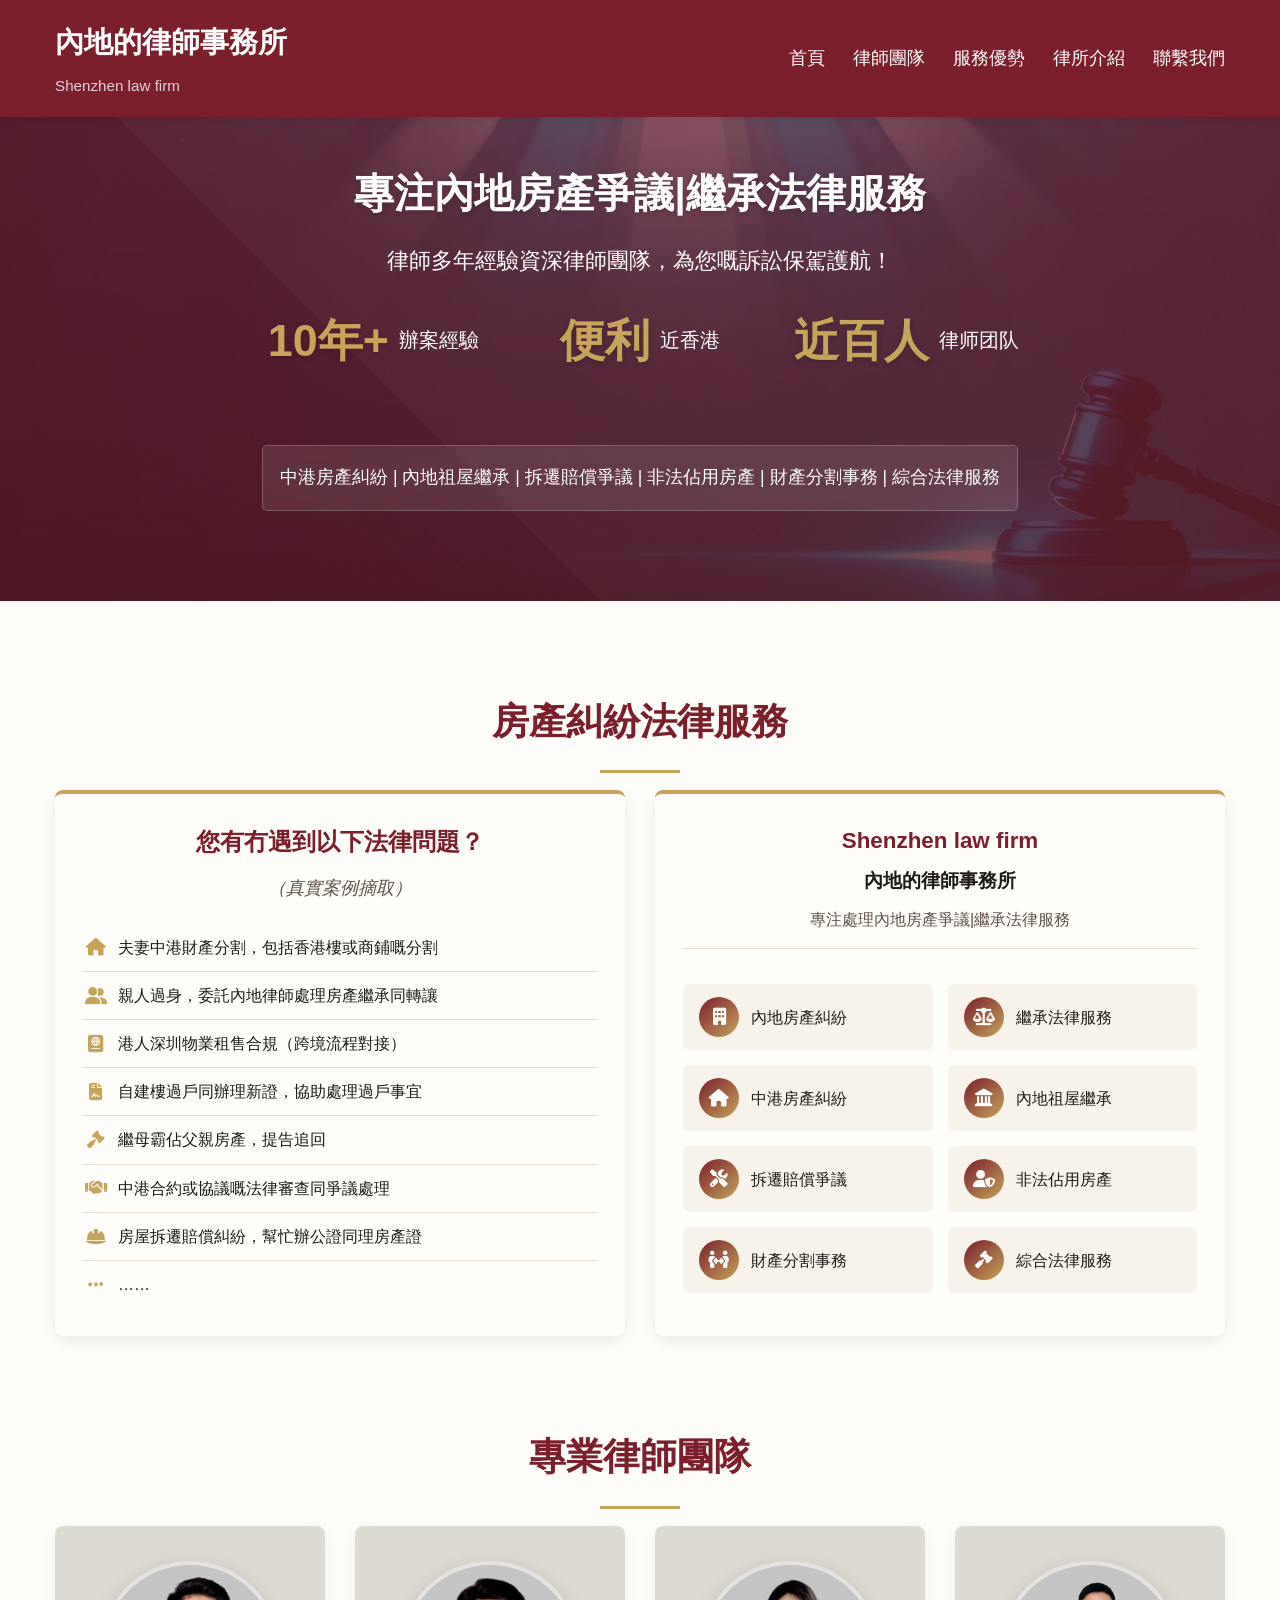
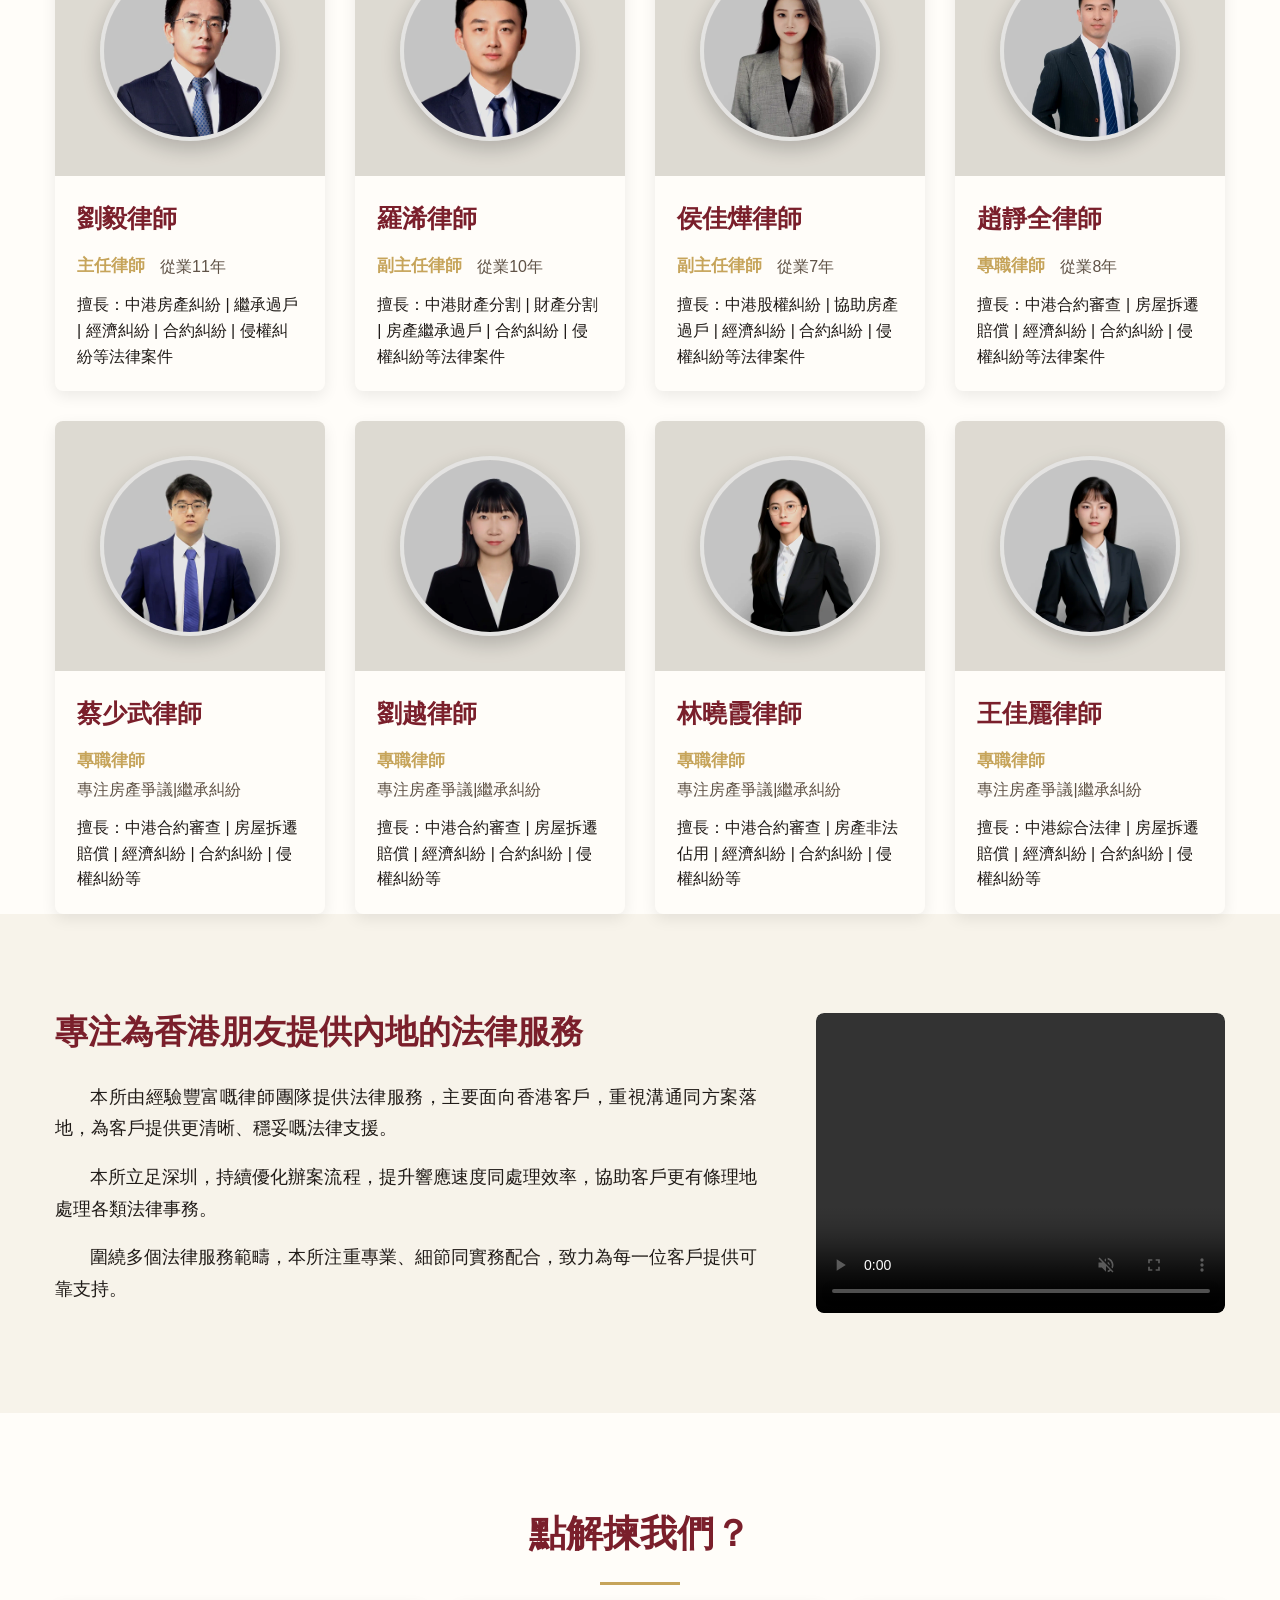
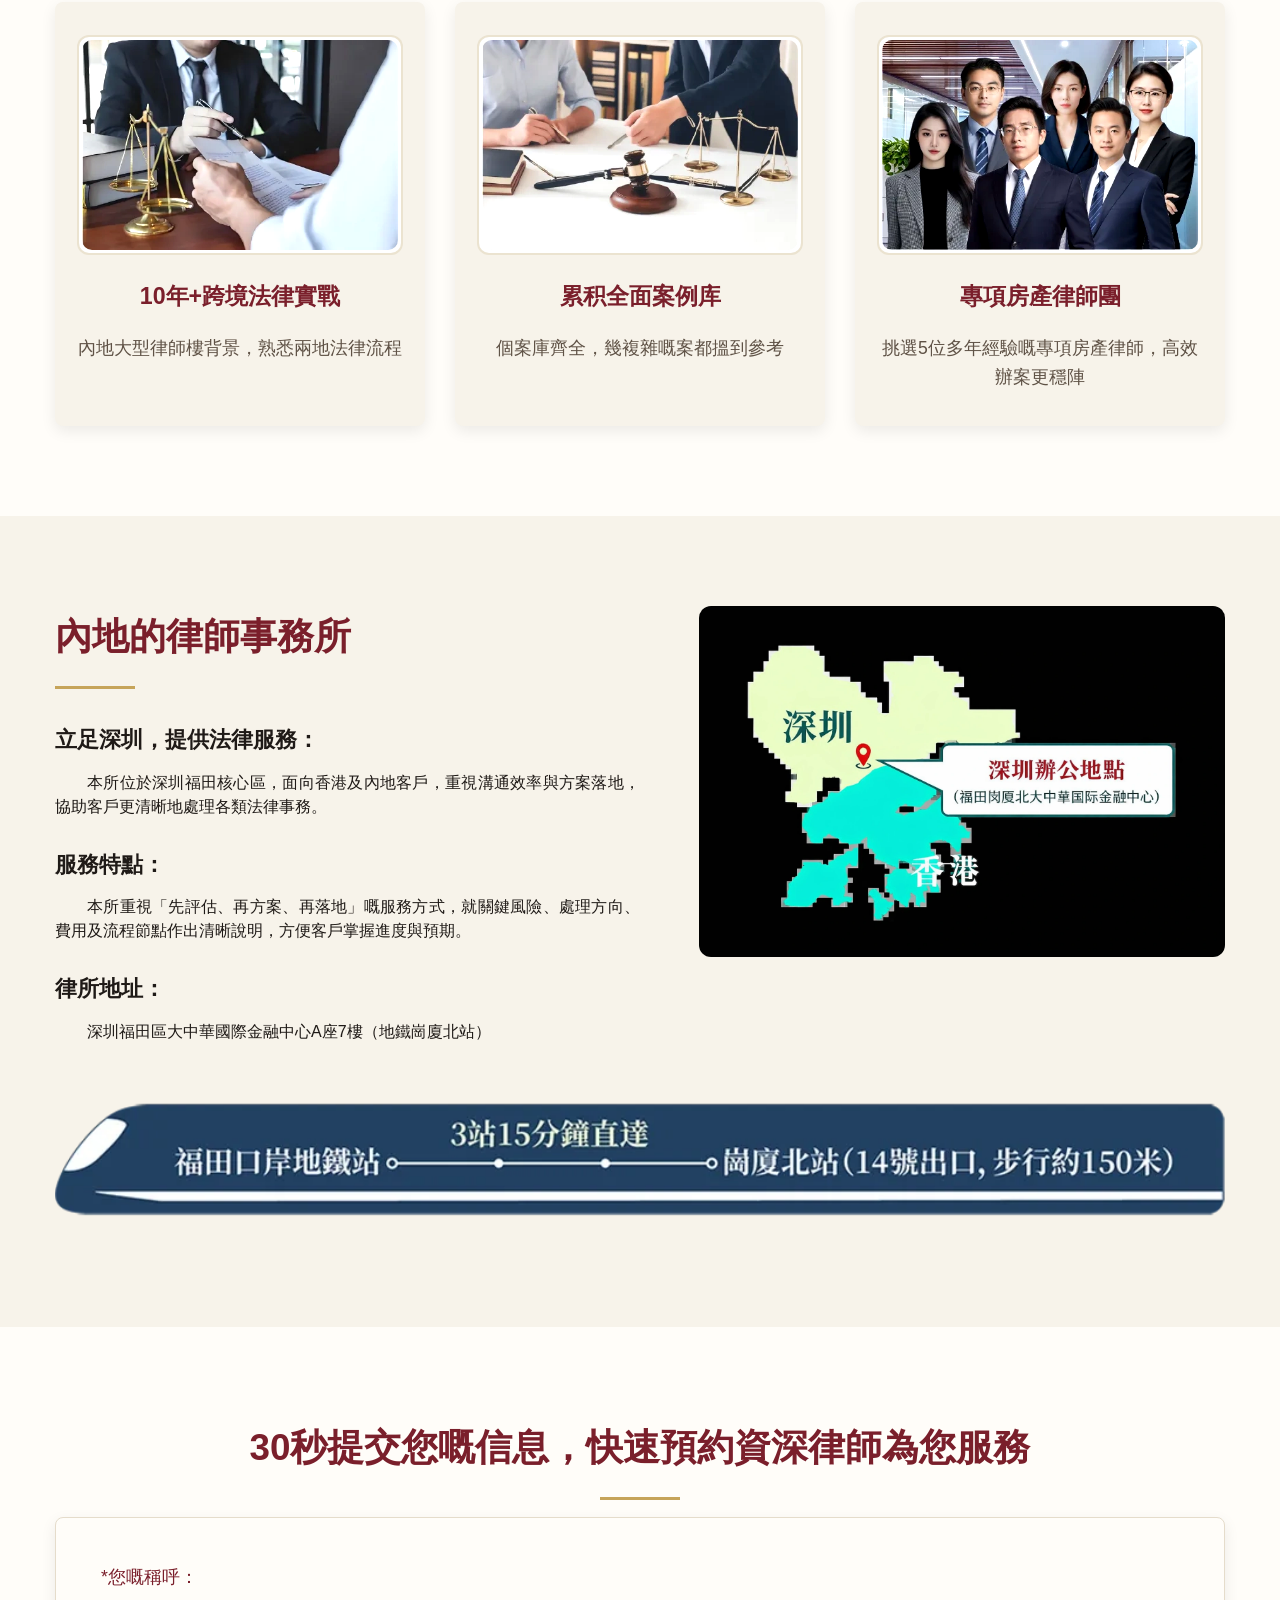
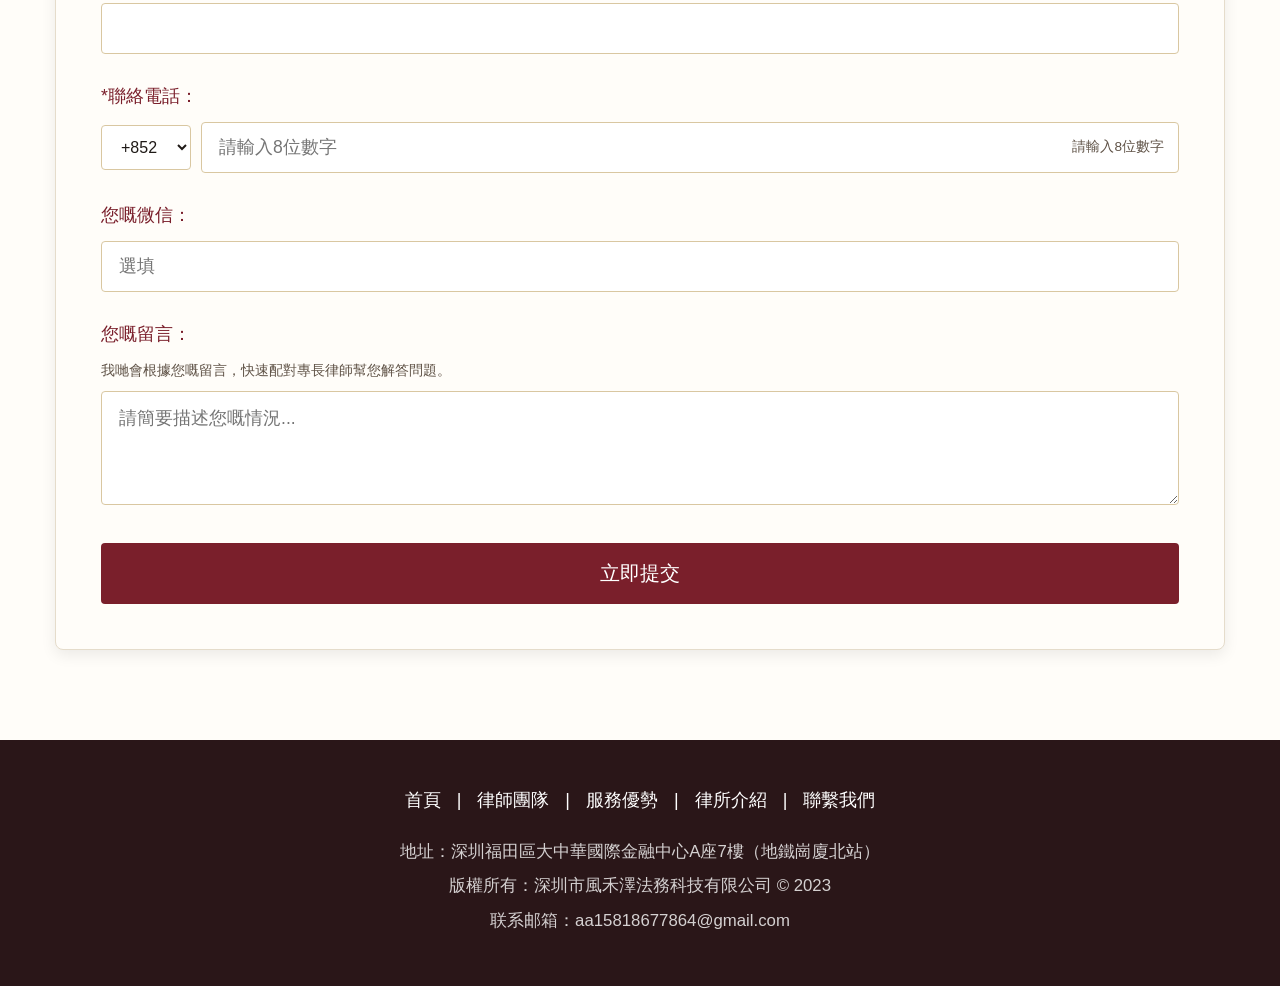
==== fangchan.html @ b061a453 "Add files via upload" ====
<!DOCTYPE html>
<html lang="zh-HK">

<head>
<!-- Google tag (gtag.js) -->
<script async src="https://www.googletagmanager.com/gtag/js?id=AW-17011265090"></script>
<script>
  window.dataLayer = window.dataLayer || [];
  function gtag(){dataLayer.push(arguments);}
  gtag('js', new Date());

  gtag('config', 'AW-17011265090');
</script>
    <meta charset="UTF-8">
    <meta name="viewport" content="width=device-width, initial-scale=1.0">
    <title>內地的律師事務所專注處理內地房產爭議|繼承法律服務</title>
    <link rel="stylesheet" href="style.css">
    <!-- Font Awesome 圖標庫 -->
    <link rel="stylesheet" href="all.min.css">
</head>
<!-- Event snippet for 提交潜在客户表单 (1) conversion page -->
<script>
  gtag('event', 'conversion', {
      'send_to': 'AW-17011265090/0X05CK20v4AcEMKcza8_',
      'value': 1.0,
      'currency': 'USD'
  });
</script>

<body>
    <!-- 導航欄 -->
    <header class="header">
        <div class="container">
            <div class="logo">
                <h1>內地的律師事務所</h1>
                <p>Shenzhen law firm</p>
            </div>
            <div class="menu-toggle" id="menuToggle">
                <span></span>
                <span></span>
                <span></span>
            </div>
            <nav class="nav" id="navMenu">
                <ul>
                    <li><a href="#home">首頁</a></li>
                    <li><a href="#team">律師團隊</a></li>
                    <li><a href="#why-choose">服務優勢</a></li>
                    <li><a href="#about-detail">律所介紹</a></li>
                    <li><a href="#contact">聯繫我們</a></li>
                </ul>
            </nav>
        </div>
    </header>

    <!-- 主橫幅 -->
    <section class="hero" id="home">
        <img src="img/fcbanner.webp">
        <div class="container">
            <div class="hero-content">
                <div class="hero-text">
                    <h2 class="fade-in">專注內地房產爭議|繼承法律服務</h2>
                    <p class="fade-in">律師多年經驗資深律師團隊，為您嘅訴訟保駕護航！</p>
                </div>
                <div class="hero-stats">
                    <div class="stat-item fade-in">
                        <h3>10年+</h3>
                        <p>辦案經驗</p>
                    </div>
                    <div class="stat-item fade-in">
                        <h3>便利</h3>
                        <p>近香港</p>
                    </div>
                    <div class="stat-item fade-in">
                        <h3>近百人</h3>
                        <p>律师团队</p>
                    </div>
                </div>
                <div class="hero-text">
                    <div class="expertise fade-in">
                        <p>中港房產糾紛 | 內地祖屋繼承 | 拆遷賠償爭議 | 非法佔用房產 | 財產分割事務 | 綜合法律服務</p>
                    </div>
                </div>
            </div>
        </div>
    </section>

    <!-- 房產糾紛專區 -->
    <section class="property-dispute-section">
        <div class="container">
            <h2 class="section-title fade-in">房產糾紛法律服務</h2>
            <div class="property-dispute-content">
                <div class="property-left fade-in">
                    <div class="property-card">
                        <h3>您有冇遇到以下法律問題？</h3>
                        <p class="subtitle">（真實案例摘取）</p>
                        <ul class="case-list">
                            <li><i class="fas fa-home"></i> 夫妻中港財產分割，包括香港樓或商鋪嘅分割</li>
                            <li><i class="fas fa-user-friends"></i> 親人過身，委託內地律師處理房產繼承同轉讓</li>
                            <li><i class="fas fa-passport"></i> 港人深圳物業租售合規（跨境流程對接）</li>
                            <li><i class="fas fa-file-contract"></i> 自建樓過戶同辦理新證，協助處理過戶事宜</li>
                            <li><i class="fas fa-gavel"></i> 繼母霸佔父親房產，提告追回</li>
                            <li><i class="fas fa-handshake"></i> 中港合約或協議嘅法律審查同爭議處理</li>
                            <li><i class="fas fa-hard-hat"></i> 房屋拆遷賠償糾紛，幫忙辦公證同理房產證</li>
                            <li><i class="fas fa-ellipsis-h"></i> ……</li>
                        </ul>
                    </div>
                </div>
                <div class="property-right fade-in">
                    <div class="property-card">
                        <div class="property-logo">
                            <h3>Shenzhen law firm</h3>
                            <h4>內地的律師事務所</h4>
                            <p>專注處理內地房產爭議|繼承法律服務</p>
                        </div>
                        <div class="service-grid">
                            <div class="service-item">
                                <div class="service-icon">
                                    <i class="fas fa-building"></i>
                                </div>
                                <div class="service-text">
                                    <span class="service-title">內地房產糾紛</span>
                                </div>
                            </div>
                            <div class="service-item">
                                <div class="service-icon">
                                    <i class="fas fa-balance-scale"></i>
                                </div>
                                <div class="service-text">
                                    <span class="service-title">繼承法律服務</span>
                                </div>
                            </div>
                            <div class="service-item">
                                <div class="service-icon">
                                    <i class="fas fa-home"></i>
                                </div>
                                <div class="service-text">
                                    <span class="service-title">中港房產糾紛</span>
                                </div>
                            </div>
                            <div class="service-item">
                                <div class="service-icon">
                                    <i class="fas fa-landmark"></i>
                                </div>
                                <div class="service-text">
                                    <span class="service-title">內地祖屋繼承</span>
                                </div>
                            </div>
                            <div class="service-item">
                                <div class="service-icon">
                                    <i class="fas fa-tools"></i>
                                </div>
                                <div class="service-text">
                                    <span class="service-title">拆遷賠償爭議</span>
                                </div>
                            </div>
                            <div class="service-item">
                                <div class="service-icon">
                                    <i class="fas fa-user-shield"></i>
                                </div>
                                <div class="service-text">
                                    <span class="service-title">非法佔用房產</span>
                                </div>
                            </div>
                            <div class="service-item">
                                <div class="service-icon">
                                    <i class="fas fa-people-arrows"></i>
                                </div>
                                <div class="service-text">
                                    <span class="service-title">財產分割事務</span>
                                </div>
                            </div>
                            <div class="service-item">
                                <div class="service-icon">
                                    <i class="fas fa-gavel"></i>
                                </div>
                                <div class="service-text">
                                    <span class="service-title">綜合法律服務</span>
                                </div>
                            </div>
                        </div>
                    </div>
                </div>
            </div>
        </div>
    </section>

    <!-- 律師團隊 -->
    <section class="team-section" id="team">
        <div class="container">
            <h2 class="section-title fade-in">專業律師團隊</h2>
            <div class="team-grid">
                <!-- 律師卡片1 -->
                <div class="lawyer-card fade-in">
                    <div class="lawyer-img">
                        <div class="img-container">
                            <img src="img/1.webp" alt="劉毅律師"
                                onerror="this.src='data:image/svg+xml;utf8,<svg xmlns=%22http://www.w3.org/2000/svg%22 width=%22180%22 height=%22180%22><rect width=%22180%22 height=%22180%22 fill=%22%23f0f0f0%22/><text x=%2290%22 y=%22100%22 font-family=%22Arial%22 font-size=%2218%22 text-anchor=%22middle%22 fill=%22%2366%22>劉毅律師</text></svg>'">
                        </div>
                    </div>
                    <div class="lawyer-info">
                        <h3>劉毅律師</h3>
                        <div class="lawyer-title-row">
                            <p class="position">主任律師</p>
                            <p class="experience">從業11年</p>
                        </div>
                        <p class="specialty">擅長：中港房產糾紛 | 繼承過戶 | 經濟糾紛 | 合約糾紛 | 侵權糾紛等法律案件</p>
                    </div>
                </div>

                <!-- 律師卡片2 -->
                <div class="lawyer-card fade-in">
                    <div class="lawyer-img">
                        <div class="img-container">
                            <img src="img/2.webp" alt="羅浠律師"
                                onerror="this.src='data:image/svg+xml;utf8,<svg xmlns=%22http://www.w3.org/2000/svg%22 width=%22180%22 height=%22180%22><rect width=%22180%22 height=%22180%22 fill=%22%23f0f0f0%22/><text x=%2290%22 y=%22100%22 font-family=%22Arial%22 font-size=%2218%22 text-anchor=%22middle%22 fill=%22%2366%22>羅浠律師</text></svg>'">
                        </div>
                    </div>
                    <div class="lawyer-info">
                        <h3>羅浠律師</h3>
                        <div class="lawyer-title-row">
                            <p class="position">副主任律師</p>
                            <p class="experience">從業10年</p>
                        </div>
                        <p class="specialty">擅長：中港財產分割 | 財產分割 | 房產繼承過戶 | 合約糾紛 | 侵權糾紛等法律案件</p>
                    </div>
                </div>

                <!-- 律師卡片3 -->
                <div class="lawyer-card fade-in">
                    <div class="lawyer-img">
                        <div class="img-container">
                            <img src="img/3.webp" alt="侯佳燁律師"
                                onerror="this.src='data:image/svg+xml;utf8,<svg xmlns=%22http://www.w3.org/2000/svg%22 width=%22180%22 height=%22180%22><rect width=%22180%22 height=%22180%22 fill=%22%23f0f0f0%22/><text x=%2290%22 y=%22100%22 font-family=%22Arial%22 font-size=%2218%22 text-anchor=%22middle%22 fill=%22%2366%22>侯佳燁律師</text></svg>'">
                        </div>
                    </div>
                    <div class="lawyer-info">
                        <h3>侯佳燁律師</h3>
                        <div class="lawyer-title-row">
                            <p class="position">副主任律師</p>
                            <p class="experience">從業7年</p>
                        </div>
                        <p class="specialty">擅長：中港股權糾紛 | 協助房產過戶 | 經濟糾紛 | 合約糾紛 | 侵權糾紛等法律案件</p>
                    </div>
                </div>

                <!-- 律師卡片4 -->
                <div class="lawyer-card fade-in">
                    <div class="lawyer-img">
                        <div class="img-container">
                            <img src="img/4.webp" alt="趙靜全律師"
                                onerror="this.src='data:image/svg+xml;utf8,<svg xmlns=%22http://www.w3.org/2000/svg%22 width=%22180%22 height=%22180%22><rect width=%22180%22 height=%22180%22 fill=%22%23f0f0f0%22/><text x=%2290%22 y=%22100%22 font-family=%22Arial%22 font-size=%2218%22 text-anchor=%22middle%22 fill=%22%2366%22>趙靜全律師</text></svg>'">
                        </div>
                    </div>
                    <div class="lawyer-info">
                        <h3>趙靜全律師</h3>
                        <div class="lawyer-title-row">
                            <p class="position">專職律師</p>
                            <p class="experience">從業8年</p>
                        </div>
                        <p class="specialty">擅長：中港合約審查 | 房屋拆遷賠償 | 經濟糾紛 | 合約糾紛 | 侵權糾紛等法律案件</p>
                    </div>
                </div>

                <!-- 律師卡片5 -->
                <div class="lawyer-card fade-in">
                    <div class="lawyer-img">
                        <div class="img-container">
                            <img src="img/5.webp" alt="蔡少武律師"
                                onerror="this.src='data:image/svg+xml;utf8,<svg xmlns=%22http://www.w3.org/2000/svg%22 width=%22180%22 height=%22180%22><rect width=%22180%22 height=%22180%22 fill=%22%23f0f0f0%22/><text x=%2290%22 y=%22100%22 font-family=%22Arial%22 font-size=%2218%22 text-anchor=%22middle%22 fill=%22%2366%22>蔡少武律師</text></svg>'">
                        </div>
                    </div>
                    <div class="lawyer-info">
                        <h3>蔡少武律師</h3>
                        <div class="lawyer-title-row">
                            <p class="position">專職律師</p>
                            <p class="experience">專注房產爭議|繼承糾紛</p>
                        </div>
                        <p class="specialty">擅長：中港合約審查 | 房屋拆遷賠償 | 經濟糾紛 | 合約糾紛 | 侵權糾紛等</p>
                    </div>
                </div>

                <!-- 律師卡片6 -->
                <div class="lawyer-card fade-in">
                    <div class="lawyer-img">
                        <div class="img-container">
                            <img src="img/6.webp" alt="劉越律師"
                                onerror="this.src='data:image/svg+xml;utf8,<svg xmlns=%22http://www.w3.org/2000/svg%22 width=%22180%22 height=%22180%22><rect width=%22180%22 height=%22180%22 fill=%22%23f0f0f0%22/><text x=%2290%22 y=%22100%22 font-family=%22Arial%22 font-size=%2218%22 text-anchor=%22middle%22 fill=%22%2366%22>劉越律師</text></svg>'">
                        </div>
                    </div>
                    <div class="lawyer-info">
                        <h3>劉越律師</h3>
                        <div class="lawyer-title-row">
                            <p class="position">專職律師</p>
                            <p class="experience">專注房產爭議|繼承糾紛</p>
                        </div>
                        <p class="specialty">擅長：中港合約審查 | 房屋拆遷賠償 | 經濟糾紛 | 合約糾紛 | 侵權糾紛等</p>
                    </div>
                </div>

                <!-- 律師卡片7 -->
                <div class="lawyer-card fade-in">
                    <div class="lawyer-img">
                        <div class="img-container">
                            <img src="img/7.webp" alt="林曉霞律師"
                                onerror="this.src='data:image/svg+xml;utf8,<svg xmlns=%22http://www.w3.org/2000/svg%22 width=%22180%22 height=%22180%22><rect width=%22180%22 height=%22180%22 fill=%22%23f0f0f0%22/><text x=%2290%22 y=%22100%22 font-family=%22Arial%22 font-size=%2218%22 text-anchor=%22middle%22 fill=%22%2366%22>林曉霞律師</text></svg>'">
                        </div>
                    </div>
                    <div class="lawyer-info">
                        <h3>林曉霞律師</h3>
                        <div class="lawyer-title-row">
                            <p class="position">專職律師</p>
                            <p class="experience">專注房產爭議|繼承糾紛</p>
                        </div>
                        <p class="specialty">擅長：中港合約審查 | 房產非法佔用 | 經濟糾紛 | 合約糾紛 | 侵權糾紛等</p>
                    </div>
                </div>

                <!-- 律師卡片8 -->
                <div class="lawyer-card fade-in">
                    <div class="lawyer-img">
                        <div class="img-container">
                            <img src="img/8.webp" alt="王佳麗律師"
                                onerror="this.src='data:image/svg+xml;utf8,<svg xmlns=%22http://www.w3.org/2000/svg%22 width=%22180%22 height=%22180%22><rect width=%22180%22 height=%22180%22 fill=%22%23f0f0f0%22/><text x=%2290%22 y=%22100%22 font-family=%22Arial%22 font-size=%2218%22 text-anchor=%22middle%22 fill=%22%2366%22>王佳麗律師</text></svg>'">
                        </div>
                    </div>
                    <div class="lawyer-info">
                        <h3>王佳麗律師</h3>
                        <div class="lawyer-title-row">
                            <p class="position">專職律師</p>
                            <p class="experience">專注房產爭議|繼承糾紛</p>
                        </div>
                        <p class="specialty">擅長：中港綜合法律 | 房屋拆遷賠償 | 經濟糾紛 | 合約糾紛 | 侵權糾紛等</p>
                    </div>
                </div>
            </div>
        </div>
    </section>

    <!-- 律師事務所簡介 -->
    <section class="about-section">
        <div class="container">
            <div class="about-content">
                <div class="about-text slide-in-left">
                    <h2>專注為香港朋友提供內地的法律服務</h2>
                    <p>本所由經驗豐富嘅律師團隊提供法律服務，主要面向香港客戶，重視溝通同方案落地，為客戶提供更清晰、穩妥嘅法律支援。</p>
                    <p>本所立足深圳，持續優化辦案流程，提升響應速度同處理效率，協助客戶更有條理地處理各類法律事務。</p>
                    <p>圍繞多個法律服務範疇，本所注重專業、細節同實務配合，致力為每一位客戶提供可靠支持。</p>
                </div>
                <div class="about-img slide-in-right">
                    <video controls autoplay muted loop playsinline webkit-playsinline class="about-video">
                        <source src="video/lvsuo.mp4" type="video/mp4">
                    </video>
                </div>
            </div>
        </div>
    </section>

    <!-- 點解選擇我哋 -->
    <section class="why-choose-section" id="why-choose">
        <div class="container">
            <h2 class="section-title fade-in">點解揀我們？</h2>
            <div class="why-choose-content">
                <div class="why-choose-item fade-in">
                    <div class="why-choose-icon">
                        <img src="img/fw1.webp" alt="多年跨境法律實戰" class="why-choose-img">
                    </div>
                    <div class="why-choose-text">
                        <h3>10年+跨境法律實戰</h3>
                        <p>內地大型律師樓背景，熟悉兩地法律流程</p>
                    </div>
                </div>
                <div class="why-choose-item fade-in">
                    <div class="why-choose-icon">
                        <img src="img/fw2.webp" alt="香港個案3000+" class="why-choose-img">
                    </div>
                    <div class="why-choose-text">
                        <h3>累积全面案例库</h3>
                        <p>個案庫齊全，幾複雜嘅案都搵到參考</p>
                    </div>
                </div>
                <div class="why-choose-item fade-in">
                    <div class="why-choose-icon">
                        <img src="img/fw3.webp" alt="專項房產律師團" class="why-choose-img">
                    </div>
                    <div class="why-choose-text">
                        <h3>專項房產律師團</h3>
                        <p>挑選5位多年經驗嘅專項房產律師，高效辦案更穩陣</p>
                    </div>
                </div>
            </div>
        </div>
    </section>

    <!-- 律師事務所詳細介紹 -->
    <section class="about-detail-section" id="about-detail">
        <div class="container">
            <div class="about-detail-content">
                <div class="about-detail-text slide-in-left">
                    <h2>內地的律師事務所</h2>
                    <div class="about-detail-item">
                        <h3>立足深圳，提供法律服務：</h3>
                        <p>本所位於深圳福田核心區，面向香港及內地客戶，重視溝通效率與方案落地，協助客戶更清晰地處理各類法律事務。
                        </p>
                    </div>
                    <div class="about-detail-item">
                        <h3>服務特點：</h3>
                        <p>本所重視「先評估、再方案、再落地」嘅服務方式，就關鍵風險、處理方向、費用及流程節點作出清晰說明，方便客戶掌握進度與預期。</p>
                    </div>
                    <div class="about-detail-item">
                        <h3>律所地址：</h3>
                        <p>深圳福田區大中華國際金融中心A座7樓（地鐵崗廈北站）</p>
                    </div>
                </div>
                <div class="about-detail-img slide-in-right">
                    <img src="img/lxwm1.webp" alt="" class="honor-img">
                    <!--
                    <div class="about-detail-item">
                        <h3>律所地址：</h3>
                        <p>深圳福田區大中華國際金融中心A座7樓（地鐵崗廈北站）</p>
                    </div>
                    -->
                </div>
            </div>
            <img src="img/lxwm2.webp" alt="" class="honor-img-bottom">
        </div>
    </section>

    <!-- 聯繫表單 -->
    <section class="contact-section" id="contact">
        <div class="container">
            <h2 class="section-title fade-in">30秒提交您嘅信息，快速預約資深律師為您服務</h2>
            <!--<p class="form-notice fade-in">僅辦涉及香港&內地嘅案件（純香港本地案件不受理）</p>-->
            <form class="contact-form fade-in" id="contactForm" name='feedback' method='post'
                enctype='multipart/form-data' action='e/enews/index.php'>
                <!-- 添加隐藏字段 -->
                <input name='enews' type='hidden' value='AddFeedback'>
                <input name='bid' type='hidden' value='3'>
                <input type="hidden" id="page_url" name="page_url" value="">
                <div class="form-group">
                    <label for="name">*您嘅稱呼：</label>
                    <input type="text" id="name" name="name" required>
                </div>
                <div class="form-group">
                    <label for="phone">*聯絡電話：</label>
                    <div class="phone-input-group">
                        <select id="areaCode" name="quhao" class="area-code-select">
                            <option value="+852">+852</option>
                            <option value="+86">+86</option>
                        </select>
                        <input type="tel" id="phone" name="mycall" required placeholder="請輸入電話號碼">
                        <span class="phone-hint" id="phoneHint">請輸入8位數字</span>
                    </div>
                </div>
                <div class="form-group">
                    <label for="wechat">您嘅微信：</label>
                    <input type="text" id="wechat" name="weixin" placeholder="選填">
                </div>
                <!--
                <div class="form-group">
                    <label>*諮詢事項：</label>
                    <div class="checkbox-group">
                        <div class="checkbox-item">
                            <input type="radio" id="property-hk" name="zxsx1" value="中港房產糾紛（含內地房產分割／宅基地爭議／商舖糾紛等）"
                                checked>
                            <label for="property-hk">中港房產糾紛（含內地房產分割／宅基地爭議／商舖糾紛等）</label>
                        </div>
                        <div class="checkbox-item">
                            <input type="radio" id="property-inherit" name="zxsx1"
                                value="內地房產繼承與轉讓（祖屋繼承／房產過戶／委託內地房產事務）">
                            <label for="property-inherit">內地房產繼承與轉讓（祖屋繼承／房產過戶／委託內地房產事務）</label>
                        </div>
                        <div class="checkbox-item">
                            <input type="radio" id="demolition" name="zxsx1" value="拆遷賠償與公證服務（房屋拆遷賠償／房產證公證等）">
                            <label for="demolition">拆遷賠償與公證服務（房屋拆遷賠償／房產證公證等）</label>
                        </div>
                        <div class="checkbox-item">
                            <input type="radio" id="comprehensive" name="zxsx1" value="綜合法律服務（內地財產分割／合約審查等中港法律事務）">
                            <label for="comprehensive">綜合法律服務（內地財產分割／合約審查等中港法律事務）</label>
                        </div>
                    </div>
                </div>
                 -->
                <div class="form-group">
                    <label for="message">您嘅留言：</label>
                    <p class="message-notice">我哋會根據您嘅留言，快速配對專長律師幫您解答問題。</p>
                    <textarea id="message" name="khly" placeholder="請簡要描述您嘅情況..." rows="4"></textarea>
                </div>
                <button type="submit" name='submit' class="submit-btn">立即提交</button>
            </form>
        </div>
    </section>

    <!-- 成功提交弹窗 -->
    <div class="success-modal" id="successModal">
        <div class="modal-content">
            <div class="modal-icon">✓</div>
            <h3>提交成功！</h3>
            <p>您已成功提交，稍後我哋會撥打您嘅電話，請留意陌生來電，唔好拒接。</p>
            <button class="modal-close-btn" id="modalCloseBtn">確定</button>
        </div>
    </div>

    <!-- 頁腳 -->
    <footer class="footer">
        <div class="container">
            <div class="footer-content">
                <div class="footer-links">
                    <a href="#home">首頁</a> |
                    <a href="#team">律師團隊</a> |
                    <a href="#why-choose">服務優勢</a> |
                    <a href="#about-detail">律所介紹</a> |
                    <a href="#contact">聯繫我們</a>
                </div>
                <div class="footer-info">
                    <p>地址：深圳福田區大中華國際金融中心A座7樓（地鐵崗廈北站）</p>
                    <p>版權所有：深圳市風禾澤法務科技有限公司 © 2023</p>
                    <p>联系邮箱：aa15818677864@gmail.com</p>
                </div>
            </div>
        </div>
    </footer>

    <!-- 聯繫我們按鈕 -->
    <div class="contact-us-btn" id="contactUsBtn">
        <i class="fas fa-phone-alt"></i>
    </div>

    <script src="script.js"></script>
</body>

</html>
---- style.css ----
/* 全局样式 - 红金主题重构版 */
* {
    margin: 0;
    padding: 0;
    box-sizing: border-box;
    font-family: "Microsoft JhengHeui", "PingFang TC", sans-serif;
}

:root {
    /* 主色调 - 深酒红/暗红系 */
    --primary-color: #7A1F2B;        /* 深酒红 - 主色 */
    --primary-dark: #5E1620;          /* 更深红 - 用于背景或hover */
    --primary-hover: #922635;          /* 主色悬停加深 */
    --primary-color-rgb: 122, 31, 43;  /* RGB值用于透明效果 */

    /* 金色系 - 低饱和哑光金 */
    --accent-color: #C6A45A;           /* 辅助金 - 主强调色 */
    --accent-light: #E3D2A2;           /* 浅金 - 用于渐变或高亮 */
    --gold-dark: #A88434;               /* 深金/描边金 */
    --accent-color-rgb: 198, 164, 90;   /* RGB值用于透明效果 */

    /* 背景与表面 */
    --bg-body: #F7F3EA;                 /* 主背景 - 暖米白 */
    --surface: #FFFDF9;                  /* 卡片/表单背景 - 暖白 */
    --footer-bg: #2A1618;                /* 页脚深色背景 - 红棕调 */

    /* 文字层级 */
    --text-primary: #1F1A17;             /* 深色主文字 */
    --text-secondary: #5F5246;            /* 次级文字/说明文字 */
    --light-text: #5F5246;                /* 兼容旧变量名，指向次级文字 */
    --white: #ffffff;

    /* 边框与分割线 */
    --border-color: #D9C7A1;              /* 主边框色 - 浅金灰 */
    --border-light: #e5dccb;              /* 更浅的边框，用于卡片内部分割 */

    /* 阴影与过渡 */
    --shadow: 0 5px 15px rgba(0, 0, 0, 0.08);
    --transition: all 0.3s ease;

    /* 保留变量名兼容原代码，但值已更新 */
    --primary-dark: var(--primary-dark);
    --accent-light: var(--accent-light);
    --gold-color: var(--gold-dark);
    --light-bg: var(--bg-body);
    --text-color: var(--text-primary);
}

body {
    line-height: 1.7;
    color: var(--text-primary);
    background-color: var(--bg-body);
    overflow-x: hidden;
    font-size: 18px;
    opacity: 0;
    transition: opacity 0.5s ease;
}

body.loaded {
    opacity: 1;
}

.container {
    width: 100%;
    max-width: 1200px;
    margin: 0 auto;
    padding: 0 15px;
}

/* 滚动动画 - 缩短动画时间 */
.fade-in {
    opacity: 0;
    transform: translateY(20px);
    transition: opacity 0.5s ease, transform 0.5s ease;
}

.fade-in.visible {
    opacity: 1;
    transform: translateY(0);
}

.slide-in-left {
    opacity: 0;
    transform: translateX(-30px);
    transition: opacity 0.5s ease, transform 0.5s ease;
}

.slide-in-left.visible {
    opacity: 1;
    transform: translateX(0);
}

.slide-in-right {
    opacity: 0;
    transform: translateX(30px);
    transition: opacity 0.5s ease, transform 0.5s ease;
}

.slide-in-right.visible {
    opacity: 1;
    transform: translateX(0);
}

/* 房产纠纷专区 */
.property-dispute-section {
    padding: 90px 0;
    background-color: var(--surface);
}

.property-dispute-content {
    display: flex;
    justify-content: space-between;
    gap: 30px;
    align-items: stretch;
}

.property-left,
.property-right {
    flex: 1;
}

.property-card {
    background: var(--surface);
    border-radius: 8px;
    padding: 28px;
    box-shadow: var(--shadow);
    height: 100%;
    transition: var(--transition);
    border-top: 4px solid var(--accent-color);
    display: flex;
    flex-direction: column;
}

.property-card:hover {
    transform: translateY(-5px);
    box-shadow: 0 10px 25px rgba(0, 0, 0, 0.12);
}

.property-card h3 {
    font-size: 1.5rem;
    margin-bottom: 10px;
    color: var(--primary-color);
    text-align: center;
}

.subtitle {
    text-align: center;
    color: var(--text-secondary);
    margin-bottom: 20px;
    font-style: italic;
}

.case-list {
    list-style: none;
    flex-grow: 1;
}

.case-list li {
    padding: 10px 0;
    border-bottom: 1px solid var(--border-light);
    position: relative;
    padding-left: 35px;
    font-size: 1.0rem;
    transition: var(--transition);
    display: flex;
    align-items: center;
    color: var(--text-primary);
}

.case-list li:last-child {
    border-bottom: none;
}

.case-list li:hover {
    color: var(--accent-color);
    transform: translateX(5px);
}

.case-list li i {
    position: absolute;
    left: 0;
    color: var(--accent-color);
    font-size: 1.1rem;
    width: 25px;
    text-align: center;
}

.property-logo {
    text-align: center;
    margin-bottom: 25px;
    padding-bottom: 15px;
    border-bottom: 1px solid var(--border-light);
}

.property-logo h3 {
    font-size: 1.4rem;
    margin-bottom: 5px;
    color: var(--primary-color);
}

.property-logo h4 {
    font-size: 1.2rem;
    margin-bottom: 8px;
    color: var(--primary-dark);
}

.property-logo p {
    color: var(--text-secondary);
    font-size: 1.0rem;
}

/* 服务网格布局 - 图标在左，文字在右 */
.service-grid {
    display: grid;
    grid-template-columns: repeat(2, 1fr);
    gap: 15px;
    margin-top: 10px;
}

.service-item {
    display: flex;
    align-items: center;
    padding: 12px 15px;
    background: var(--bg-body);
    border-radius: 6px;
    transition: var(--transition);
    cursor: pointer;
    border: 1px solid transparent;
}

.service-item:hover {
    background: var(--surface);
    transform: translateY(-3px);
    box-shadow: var(--shadow);
    border-color: var(--accent-color);
}

.service-icon {
    width: 40px;
    height: 40px;
    background: linear-gradient(135deg, var(--primary-color), var(--accent-color));
    border-radius: 50%;
    display: flex;
    align-items: center;
    justify-content: center;
    color: var(--white);
    font-size: 1.1rem;
    transition: var(--transition);
    flex-shrink: 0;
    margin-right: 12px;
}

.service-item:hover .service-icon {
    transform: scale(1.05);
    background: linear-gradient(135deg, var(--accent-color), var(--primary-color));
}

.service-text {
    flex-grow: 1;
}

.service-title {
    font-weight: 500;
    font-size: 1.0rem;
    transition: var(--transition);
    color: var(--text-primary);
}

.service-item:hover .service-title {
    color: var(--accent-color);
}

/* 導航欄 */
.header {
    background-color: var(--primary-color);
    color: var(--white);
    padding: 18px 0;
    box-shadow: 0 2px 10px rgba(0, 0, 0, 0.1);
    position: fixed;
    width: 100%;
    top: 0;
    z-index: 1000;
    transition: var(--transition);
}

.header.scrolled {
    padding: 12px 0;
    background-color: rgba(var(--primary-color-rgb), 0.95);
    box-shadow: 0 5px 20px rgba(0, 0, 0, 0.2);
}

.header .container {
    display: flex;
    justify-content: space-between;
    align-items: center;
    flex-wrap: wrap;
}

.logo {
    flex: 0 0 25%;
}

.logo h1 {
    font-size: 1.8rem;
    margin-bottom: 6px;
    transition: var(--transition);
    color: var(--white);
}

.header.scrolled .logo h1 {
    font-size: 1.5rem;
}

.logo p {
    font-size: 0.95rem;
    opacity: 0.8;
    color: var(--white);
}

.nav ul {
    display: flex;
    list-style: none;
}

.nav li {
    margin-left: 28px;
    position: relative;
}

.nav a {
    color: var(--white);
    text-decoration: none;
    font-weight: 500;
    transition: var(--transition);
    padding: 6px 0;
    font-size: 1.1rem;
}

.nav a:hover {
    color: var(--accent-light);
}

.nav a::after {
    content: '';
    position: absolute;
    width: 0;
    height: 2px;
    bottom: 0;
    left: 0;
    background-color: var(--accent-color);
    transition: var(--transition);
}

.nav a:hover::after {
    width: 100%;
}

/* 移動端菜單按鈕 */
.menu-toggle {
    display: none;
    flex-direction: column;
    cursor: pointer;
    width: 32px;
    height: 27px;
    position: relative;
}

.menu-toggle span {
    height: 3.5px;
    width: 100%;
    background: var(--white);
    margin-bottom: 5px;
    border-radius: 2px;
    transition: var(--transition);
    transform-origin: center;
}

.menu-toggle.active span:nth-child(1) {
    transform: rotate(45deg) translate(6px, 6px);
}

.menu-toggle.active span:nth-child(2) {
    opacity: 0;
}

.menu-toggle.active span:nth-child(3) {
    transform: rotate(-45deg) translate(8px, -7px);
}

/* 主橫幅 - 红金渐变叠加层 */
.hero::before {
    content: '';
    position: absolute;
    top: 0;
    left: 0;
    width: 100%;
    height: 100%;
    background: url('data:image/svg+xml;utf8,<svg xmlns="http://www.w3.org/2000/svg" width="100" height="100" viewBox="0 0 100 100"><path d="M0,0 L100,0 L100,100 Z" fill="rgba(255,255,255,0.1)"/></svg>') no-repeat;
    background-size: cover;
    opacity: 0.3;
}

.hero-content {
    display: flex;
    flex-direction: column;
    align-items: center;
    justify-content: center;
    position: relative;
    z-index: 1;
}

/* 横幅统计项布局 */
.hero-stats {
    display: flex;
    justify-content: space-around;
    width: 100%;
    max-width: 800px;
    margin-bottom: 45px;
}

.stat-item {
    flex: 1;
    padding: 0 15px;
    transition: var(--transition);
    display: flex;
    align-items: center;
    justify-content: center;
    gap: 10px;
}

.stat-item:hover {
    transform: translateY(-10px);
}

.stat-item h3 {
    font-size: 2.8rem;
    margin-bottom: 0;
    color: var(--accent-color);
    text-shadow: 0 2px 5px rgba(0, 0, 0, 0.2);
}

.stat-item p {
    font-size: 1.25rem;
    font-weight: 500;
    margin-bottom: 0;
    color: var(--white);
}

.hero-text h2 {
    font-size: 2.5rem;
    margin-bottom: 22px;
    line-height: 1.4;
    text-shadow: 0 2px 5px rgba(0, 0, 0, 0.2);
    color: var(--white);
}

.hero-text > p {
    font-size: 1.35rem;
    margin-bottom: 22px;
    max-width: 800px;
    color: var(--white);
}

.expertise {
    background: rgba(255, 255, 255, 0.1);
    padding: 17px;
    border-radius: 5px;
    margin-top: 22px;
    backdrop-filter: blur(5px);
    border: 1px solid rgba(255, 255, 255, 0.2);
    transition: var(--transition);
}

.expertise:hover {
    background: rgba(255, 255, 255, 0.15);
    transform: scale(1.02);
}

.expertise p {
    font-size: 1.1rem;
    color: var(--white);
}

/* 律師團隊 */
.team-section {
    background-color: var(--surface);
}

.section-title {
    text-align: center;
    font-size: 2.3rem;
    color: var(--primary-color);
    position: relative;
}

.section-title::after {
    content: '';
    display: block;
    width: 80px;
    height: 3px;
    background: var(--accent-color);
    margin: 17px auto;
    transition: var(--transition);
}

.section-title:hover::after {
    width: 120px;
    background: var(--accent-color);
}

.team-grid {
    display: flex;
    flex-wrap: wrap;
    justify-content: space-between;
    gap: 30px;
}

.lawyer-card {
    flex: 0 0 calc(25% - 23px);
    background: var(--surface);
    border-radius: 8px;
    overflow: hidden;
    box-shadow: var(--shadow);
    transition: var(--transition);
    position: relative;
}

.lawyer-card::before {
    content: '';
    position: absolute;
    top: 0;
    left: 0;
    width: 100%;
    height: 5px;
    background: var(--accent-color);
    transform: scaleX(0);
    transform-origin: left;
    transition: var(--transition);
}

.lawyer-card:hover {
    transform: translateY(-10px);
    box-shadow: 0 15px 30px rgba(0, 0, 0, 0.15);
}

.lawyer-card:hover::before {
    transform: scaleX(1);
}

.lawyer-img {
    height: 250px;
    background: var(--bg-body);
    display: flex;
    align-items: center;
    justify-content: center;
    position: relative;
    overflow: hidden;
    padding: 20px;
}

.img-container {
    width: 180px;
    height: 180px;
    border-radius: 50%;
    overflow: hidden;
    box-shadow: 0 8px 20px rgba(0, 0, 0, 0.2);
    border: 4px solid rgba(255, 255, 255, 0.8);
    background-color: rgba(255, 255, 255, 0.2);
    backdrop-filter: blur(5px);
    transition: all 0.5s ease;
}

.lawyer-img img {
    width: 100%;
    height: 100%;
    object-fit: cover;
    transition: all 0.5s ease;
    filter: brightness(1.05) contrast(1.1) saturate(1.1);
}

.lawyer-card:hover .lawyer-img img {
    transform: scale(1.08);
    filter: brightness(1.1) contrast(1.15) saturate(1.2);
}

.lawyer-card:hover .img-container {
    border-color: rgba(255, 255, 255, 0.95);
    box-shadow: 0 10px 25px rgba(0, 0, 0, 0.3);
    transform: scale(1.02);
}

.lawyer-img::after {
    content: '';
    position: absolute;
    width: 100%;
    height: 100%;
    background: rgba(0, 0, 0, 0.1);
    transition: var(--transition);
}

.lawyer-card:hover .lawyer-img::after {
    background: rgba(0, 0, 0, 0.3);
}

.lawyer-info {
    padding: 22px;
}

.lawyer-info h3 {
    font-size: 1.55rem;
    margin-bottom: 12px;
    color: var(--primary-color);
    transition: var(--transition);
}

.lawyer-card:hover .lawyer-info h3 {
    color: var(--accent-color);
}

.lawyer-title-row {
    display: flex;
    align-items: center;
    margin-bottom: 12px;
    flex-wrap: wrap;
}

.position {
    font-weight: bold;
    color: var(--accent-color);
    margin-right: 15px;
    font-size: 1.05rem;
    transition: var(--transition);
}

.lawyer-card:hover .position {
    color: var(--primary-dark);
}

.experience {
    color: var(--text-secondary);
    margin-right: 15px;
    font-size: 1.0rem;
}

.specialty {
    font-size: 1.0rem;
    line-height: 1.6;
    color: var(--text-primary);
}

/* 律師事務所簡介 */
.about-section {
    padding: 90px 0;
    background-color: var(--bg-body);
}

.about-content {
    display: flex;
    align-items: center;
    justify-content: space-between;
    gap: 40px;
}

.about-text {
    flex: 0 0 60%;
}

.about-text h2 {
    font-size: 2.05rem;
    margin-bottom: 22px;
    color: var(--primary-color);
}

.about-text p {
    margin-bottom: 17px;
    line-height: 1.8;
    font-size: 1.1rem;
    text-align: justify;
    text-indent: 2em;
    color: var(--text-primary);
}

.about-img {
    flex: 0 0 35%;
    height: 300px;
    background: transparent;
    display: flex;
    align-items: center;
    justify-content: center;
    border-radius: 8px;
    color: var(--white);
    transition: var(--transition);
    position: relative;
    overflow: hidden;
}

.about-img::before {
    content: '';
    position: absolute;
    width: 100%;
    height: 100%;
    background: rgba(0, 0, 0, 0.1);
    transition: var(--transition);
}

.about-img:hover::before {
    background: rgba(0, 0, 0, 0.3);
}

.about-img:hover {
    transform: scale(1.02);
}

.about-video {
    width: 100%;
    height: 100%;
    object-fit: cover;
    border-radius: 8px;
}

/* 為什麼選擇我們 */
.why-choose-section {
    padding: 90px 0;
    background-color: var(--surface);
}

.why-choose-content {
    display: flex;
    justify-content: space-between;
    gap: 30px;
}

.why-choose-item {
    flex: 1;
    display: flex;
    flex-direction: column;
    align-items: center;
    text-align: center;
    padding: 33px 22px;
    background: var(--bg-body);
    border-radius: 8px;
    transition: var(--transition);
    box-shadow: var(--shadow);
}

.why-choose-item:hover {
    transform: translateY(-10px);
    box-shadow: 0 15px 30px rgba(0, 0, 0, 0.15);
}

.why-choose-icon {
    border-radius: 12px;
    display: flex;
    align-items: center;
    justify-content: center;
    margin-bottom: 22px;
    transition: var(--transition);
    border: 2px solid rgba(215, 199, 161, 0.5); /* 浅金色边框 */
    overflow: hidden;
    background: var(--white);
    padding: 3px;
}

.why-choose-img {
    width: 100%;
    height: 100%;
    object-fit: cover;
    border-radius: 10px;
    transition: var(--transition);
    filter: brightness(1.05) contrast(1.1);
}

.why-choose-item:hover .why-choose-icon {
    transform: scale(1);
    border-color: var(--accent-color);
    box-shadow: 0 8px 20px rgba(var(--accent-color-rgb), 0.3);
}

.why-choose-item:hover .why-choose-img {
    transform: scale(1);
    filter: brightness(1.1) contrast(1.15);
}

.why-choose-text h3 {
    font-size: 1.45rem;
    margin-bottom: 17px;
    color: var(--primary-color);
    transition: var(--transition);
}

.why-choose-item:hover .why-choose-text h3 {
    color: var(--accent-color);
}

.why-choose-text p {
    line-height: 1.7;
    color: var(--text-secondary);
    font-size: 1.1rem;
}

/* 律師事務所詳細介紹 */
.about-detail-section {
    padding: 90px 0;
    background-color: var(--bg-body);
}

.about-detail-content {
    display: flex;
    align-items: flex-start;
    justify-content: space-between;
    gap: 40px;
}

.about-detail-text {
    flex: 0 0 50%;
}

.about-detail-text h2 {
    font-size: 2.3rem;
    margin-bottom: 33px;
    color: var(--primary-color);
    position: relative;
}

.about-detail-text h2::after {
    content: '';
    display: block;
    width: 80px;
    height: 3px;
    background: var(--accent-color);
    margin: 17px 0;
    transition: var(--transition);
}

.about-detail-text:hover h2::after {
    width: 120px;
    background: var(--accent-color);
}

.about-detail-item {
    margin-bottom: 28px;
}

.about-detail-item h3 {
    font-size: 1.35rem;
    margin-bottom: 12px;
    color: var(--primary-dark);
    transition: var(--transition);
}

.about-detail-item:hover h3 {
    color: var(--accent-color);
}

.about-detail-item p {
    line-height: 1.5;
    margin-bottom: 5px;
    font-size: 1rem;
    text-align: justify;
    text-indent: 2em;
    color: var(--text-primary);
}

.about-detail-img {
    flex: 0 0 45%;
    display: flex;
    flex-direction: column;
    gap: 20px;
    background-color: transparent;
    border-radius: 0;
}

.honor-img {
    width: 100%;
    height: auto;
    box-shadow: none;
    transition: var(--transition);
    background-color: transparent;
    border-radius: 12px;
}

.honor-img-bottom {
    margin-top: 20px;
    border-radius: 12px;
    width: 100%;
    background-color: transparent;
}

.honor-img:hover {
    transform: none;
    box-shadow: none;
}

/* 聯繫表單 */
.contact-section {
    padding: 90px 0;
    background-color: var(--surface);
}

.contact-form {
    background: var(--surface);
    padding: 45px;
    border-radius: 8px;
    box-shadow: var(--shadow);
    transition: var(--transition);
    border: 1px solid var(--border-light);
}

.contact-form:hover {
    box-shadow: 0 10px 25px rgba(0, 0, 0, 0.1);
}

.form-group {
    margin-bottom: 28px;
}

.form-group label {
    display: block;
    margin-bottom: 10px;
    font-weight: 500;
    color: var(--primary-color);
    font-size: 1.1rem;
}

.form-group input[type="text"],
.form-group input[type="tel"] {
    width: 100%;
    padding: 14px 17px;
    border: 1px solid var(--border-color);
    border-radius: 4px;
    font-size: 1.1rem;
    transition: var(--transition);
    background-color: var(--white);
    color: var(--text-primary);
}

.form-group input:focus {
    border-color: var(--accent-color);
    outline: none;
    box-shadow: 0 0 0 3px rgba(var(--accent-color-rgb), 0.2);
}

.checkbox-group {
    display: flex;
    flex-wrap: wrap;
    gap: 15px;
    margin-top: 12px;
}

.checkbox-item {
    flex: 0 0 calc(50% - 10px);
    display: flex;
    align-items: center;
    transition: var(--transition);
}

.checkbox-item:hover {
    transform: translateY(-3px);
}

.checkbox-item input {
    margin-right: 9px;
    accent-color: var(--accent-color);
    transform: scale(1.2);
}

.checkbox-item label {
    margin-bottom: 0;
    cursor: pointer;
    transition: var(--transition);
    font-size: 1.05rem;
    color: var(--text-primary);
}

.checkbox-item:hover label {
    color: var(--accent-color);
}

.submit-btn {
    display: block;
    width: 100%;
    padding: 17px;
    background: var(--primary-color);
    color: var(--white);
    border: none;
    border-radius: 4px;
    font-size: 1.25rem;
    font-weight: 500;
    cursor: pointer;
    transition: var(--transition);
    position: relative;
    overflow: hidden;
}

.submit-btn::before {
    content: '';
    position: absolute;
    top: 0;
    left: -100%;
    width: 100%;
    height: 100%;
    background: linear-gradient(90deg, transparent, rgba(255, 255, 255, 0.2), transparent);
    transition: var(--transition);
}

.submit-btn:hover::before {
    left: 100%;
}

/* 頁腳 */
.footer {
    background: var(--footer-bg);
    color: var(--white);
    padding: 45px 0;
    text-align: center;
}

.footer-content {
    display: flex;
    flex-direction: column;
    align-items: center;
}

.footer-links {
    margin-bottom: 22px;
}

.footer-links a {
    color: var(--white);
    text-decoration: none;
    margin: 0 11px;
    transition: var(--transition);
    position: relative;
    font-size: 1.1rem;
}

.footer-links a::after {
    content: '';
    position: absolute;
    width: 0;
    height: 1px;
    bottom: -2px;
    left: 0;
    background-color: var(--accent-color);
    transition: var(--transition);
}

.footer-links a:hover {
    color: var(--accent-color);
}

.footer-links a:hover::after {
    width: 100%;
}

.footer-info p {
    margin-bottom: 6px;
    opacity: 0.8;
    font-size: 1.05rem;
    color: var(--white);
}

/* 聯繫我們按鈕 */
.contact-us-btn {
    position: fixed;
    bottom: 33px;
    right: 33px;
    width: 60px;
    height: 60px;
    background: linear-gradient(135deg, var(--primary-color), var(--accent-color));
    color: white;
    border-radius: 50%;
    display: flex;
    flex-direction: column;
    align-items: center;
    justify-content: center;
    cursor: pointer;
    box-shadow: 0 4px 20px rgba(0, 0, 0, 0.3);
    z-index: 1000;
    transition: all 0.3s ease;
    text-decoration: none;
    font-size: 12px;
    opacity: 0;
    visibility: hidden;
    transform: translateY(20px);
}

.contact-us-btn.visible {
    opacity: 1;
    visibility: visible;
    transform: translateY(0);
}

.contact-us-btn:hover {
    transform: translateY(-5px);
    box-shadow: 0 6px 25px rgba(0, 0, 0, 0.4);
    background: linear-gradient(135deg, var(--primary-hover), var(--accent-light));
}

.contact-us-btn i {
    font-size: 20px;
    margin-bottom: 2px;
}

/* 表单辅助元素 */
.form-notice {
    text-align: center;
    color: var(--accent-color);
    margin-bottom: 30px;
    font-weight: 500;
    font-size: 1.1rem;
}

.phone-input-group {
    display: flex;
    align-items: center;
    gap: 10px;
    position: relative;
}

.area-code-select {
    padding: 12px 15px;
    border: 1px solid var(--border-color);
    border-radius: 4px;
    background: var(--white);
    font-size: 1rem;
    min-width: 90px;
    transition: var(--transition);
    color: var(--text-primary);
}

.area-code-select:focus {
    border-color: var(--accent-color);
    outline: none;
}

.phone-hint {
    font-size: 0.85rem;
    color: var(--text-secondary);
    position: absolute;
    right: 10px;
    top: 50%;
    transform: translateY(-50%);
    background: var(--white);
    padding: 0 5px;
}

.message-notice {
    font-size: 0.9rem;
    color: var(--text-secondary);
    margin-bottom: 10px;
    line-height: 1.5;
}

.form-group textarea {
    width: 100%;
    padding: 14px 17px;
    border: 1px solid var(--border-color);
    border-radius: 4px;
    font-size: 1.1rem;
    font-family: inherit;
    resize: vertical;
    min-height: 100px;
    transition: var(--transition);
    background-color: var(--white);
    color: var(--text-primary);
}

.form-group textarea:focus {
    border-color: var(--accent-color);
    outline: none;
    box-shadow: 0 0 0 3px rgba(var(--accent-color-rgb), 0.2);
}

/* 成功弹窗样式 */
.success-modal {
    display: none;
    position: fixed;
    top: 0;
    left: 0;
    width: 100%;
    height: 100%;
    background: rgba(0, 0, 0, 0.7);
    z-index: 2000;
    align-items: center;
    justify-content: center;
}

.modal-content {
    background: var(--surface);
    padding: 40px 30px;
    border-radius: 12px;
    text-align: center;
    max-width: 400px;
    width: 90%;
    box-shadow: 0 20px 40px rgba(0, 0, 0, 0.3);
    animation: modalAppear 0.3s ease-out;
}

@keyframes modalAppear {
    from {
        opacity: 0;
        transform: scale(0.8) translateY(-20px);
    }
    to {
        opacity: 1;
        transform: scale(1) translateY(0);
    }
}

.modal-icon {
    width: 60px;
    height: 60px;
    background: #4CAF50;
    color: white;
    border-radius: 50%;
    display: flex;
    align-items: center;
    justify-content: center;
    font-size: 2rem;
    margin: 0 auto 20px;
}

.modal-content h3 {
    color: var(--primary-color);
    margin-bottom: 15px;
    font-size: 1.5rem;
}

.modal-content p {
    color: var(--text-primary);
    line-height: 1.6;
    margin-bottom: 25px;
}

.modal-close-btn {
    background: var(--accent-color);
    color: white;
    border: none;
    padding: 12px 30px;
    border-radius: 6px;
    font-size: 1.1rem;
    cursor: pointer;
    transition: var(--transition);
}

.modal-close-btn:hover {
    background: var(--accent-light);
    transform: translateY(-2px);
}

/* 媒體查詢 - 大屏背景设置 */
@media (max-width: 1920px) {
    .hero {
        background: linear-gradient(rgba(var(--primary-color-rgb), 0.7), rgba(94, 22, 32, 0.8)), url('img/banner1.webp') no-repeat center center;
        background-size: cover;
        color: var(--white);
        padding: 165px 0 90px;
        text-align: center;
        position: relative;
        overflow: hidden;
    }

    .hero img {
        display: none;
    }
}

/* 媒體查詢 - 平板 */
@media (max-width: 1200px) {
    .lawyer-card {
        flex: 0 0 calc(33.333% - 20px);
    }
}

@media (max-width: 992px) {
    .property-dispute-content {
        flex-direction: column;
        gap: 25px;
    }

    .team-grid {
        gap: 20px;
    }

    .lawyer-card {
        flex: 0 0 calc(50% - 10px);
    }

    .about-content {
        flex-direction: column;
    }

    .about-text,
    .about-img {
        flex: 0 0 100%;
    }

    .about-img {
        margin-top: 30px;
    }

    .checkbox-item {
        flex: 0 0 calc(19% - 10px);
    }

    .why-choose-content {
        flex-wrap: wrap;
        gap: 20px;
    }

    .why-choose-item {
        flex: 0 0 calc(50% - 10px);
    }

    .about-detail-content {
        flex-direction: column;
    }

    .about-detail-text,
    .about-detail-img {
        flex: 0 0 100%;
    }

    .about-detail-img {
        margin-top: 30px;
        flex-direction: row;
        gap: 15px;
    }

    .honor-img {
        flex: 1;
    }
}

/* 媒體查詢 - 手机 */
@media (max-width: 768px) {
    .header {
        padding: 14px 0;
    }

    .header .container {
        flex-direction: row;
        justify-content: space-between;
    }

    .logo {
        flex: 0 0 auto;
    }

    .nav {
        position: fixed;
        top: 70px;
        left: 0;
        width: 100%;
        background: var(--primary-color);
        transform: translateY(-100%);
        opacity: 0;
        transition: var(--transition);
        box-shadow: 0 5px 10px rgba(0, 0, 0, 0.1);
        visibility: hidden;
    }

    .nav.active {
        transform: translateY(0);
        opacity: 1;
        visibility: visible;
    }

    .nav ul {
        flex-direction: column;
        padding: 22px 0;
    }

    .nav li {
        margin: 0;
        text-align: center;
        padding: 17px 0;
        border-bottom: 1px solid rgba(255, 255, 255, 0.1);
    }

    .menu-toggle {
        display: flex;
    }

    /* 移动端横幅背景图设置 */
    .hero {
        background-size: cover;
        padding: 110px 0 0px;
    }

    .hero img {
        width: 100%;
        display: block;
    }

    .hero-content {
        display: none;
    }

    /* 移动端统计项垂直排列 */
    .hero-stats {
        flex-direction: column;
        gap: 22px;
        margin-bottom: 22px;
    }

    .stat-item {
        padding: 0;
    }

    .hero-text h2 {
        font-size: 2.0rem;
    }

    .property-card {
        padding: 20px;
    }

    .property-card h3 {
        font-size: 1.3rem;
    }

    .case-list li {
        font-size: 0.95rem;
        padding: 8px 0;
        padding-left: 30px;
    }

    .service-grid {
        grid-template-columns: repeat(2, 1fr);
        gap: 10px;
    }

    .service-item {
        padding: 8px 10px;
    }

    .service-icon {
        width: 30px;
        height: 30px;
        font-size: 0.9rem;
        margin-right: 8px;
    }

    .service-title {
        font-size: 0.85rem;
    }

    .team-grid {
        gap: 15px;
    }

    .lawyer-card {
        flex: 0 0 calc(50% - 7.5px);
    }

    .lawyer-img {
        height: 200px;
    }

    .img-container {
        width: 140px;
        height: 140px;
    }

    .lawyer-info {
        padding: 17px;
    }

    .lawyer-info h3 {
        font-size: 1.35rem;
    }

    .specialty {
        font-size: 0.9rem;
    }

    .checkbox-item {
        flex: 0 0 48%;
    }

    .contact-form {
        padding: 28px;
    }

    .why-choose-item {
        flex: 0 0 100%;
    }

    .about-detail-text h2 {
        font-size: 1.8rem;
    }

    .about-detail-img {
        flex-direction: column;
        gap: 15px;
    }

    .contact-us-btn {
        bottom: 20px;
        right: 20px;
        width: 55px;
        height: 55px;
    }

    .contact-us-btn i {
        font-size: 18px;
    }

    .contact-us-btn span {
        font-size: 9px;
    }

    body {
        font-size: 17px;
    }

    .section-title {
        font-size: 1.9rem;
    }

    .phone-input-group {
        flex-direction: column;
        align-items: stretch;
        gap: 8px;
    }

    .area-code-select {
        min-width: auto;
        width: 100%;
    }

    .phone-hint {
        position: static;
        transform: none;
        text-align: left;
        margin-top: 5px;
    }

    .modal-content {
        padding: 30px 20px;
        margin: 20px;
    }
}

@media (max-width: 576px) {
    .hero-text h2 {
        font-size: 1.7rem;
    }

    .section-title {
        font-size: 1.8rem;
    }

    .property-card {
        padding: 18px;
    }

    .property-card h3 {
        font-size: 1.2rem;
    }

    .case-list li {
        font-size: 0.9rem;
        padding: 7px 0;
        padding-left: 25px;
    }

    .service-grid {
        grid-template-columns: repeat(2, 1fr);
        gap: 8px;
    }

    .service-item {
        padding: 10px 12px;
    }

    .service-icon {
        width: 35px;
        height: 35px;
        font-size: 1.0rem;
        margin-right: 10px;
    }

    .service-title {
        font-size: 0.95rem;
    }

    .checkbox-item {
        flex: 0 0 100%;
    }

    .checkbox-group {
        gap: 10px;
    }

    .contact-us-btn {
        bottom: 18px;
        right: 18px;
        width: 50px;
        height: 50px;
    }

    .contact-us-btn i {
        font-size: 16px;
    }

    .contact-us-btn span {
        font-size: 8px;
    }

    .why-choose-item {
        padding: 22px 17px;
    }

    .about-detail-text h2 {
        font-size: 1.6rem;
    }

    .lawyer-card {
        flex: 0 0 calc(50% - 7.5px);
    }

    .lawyer-img {
        height: 180px;
    }

    .img-container {
        width: 120px;
        height: 120px;
    }

    .lawyer-info h3 {
        font-size: 1.25rem;
    }

    .position,
    .experience {
        font-size: 0.95rem;
    }

    body {
        font-size: 16px;
    }

    .hero-text > p {
        font-size: 1.15rem;
    }
}
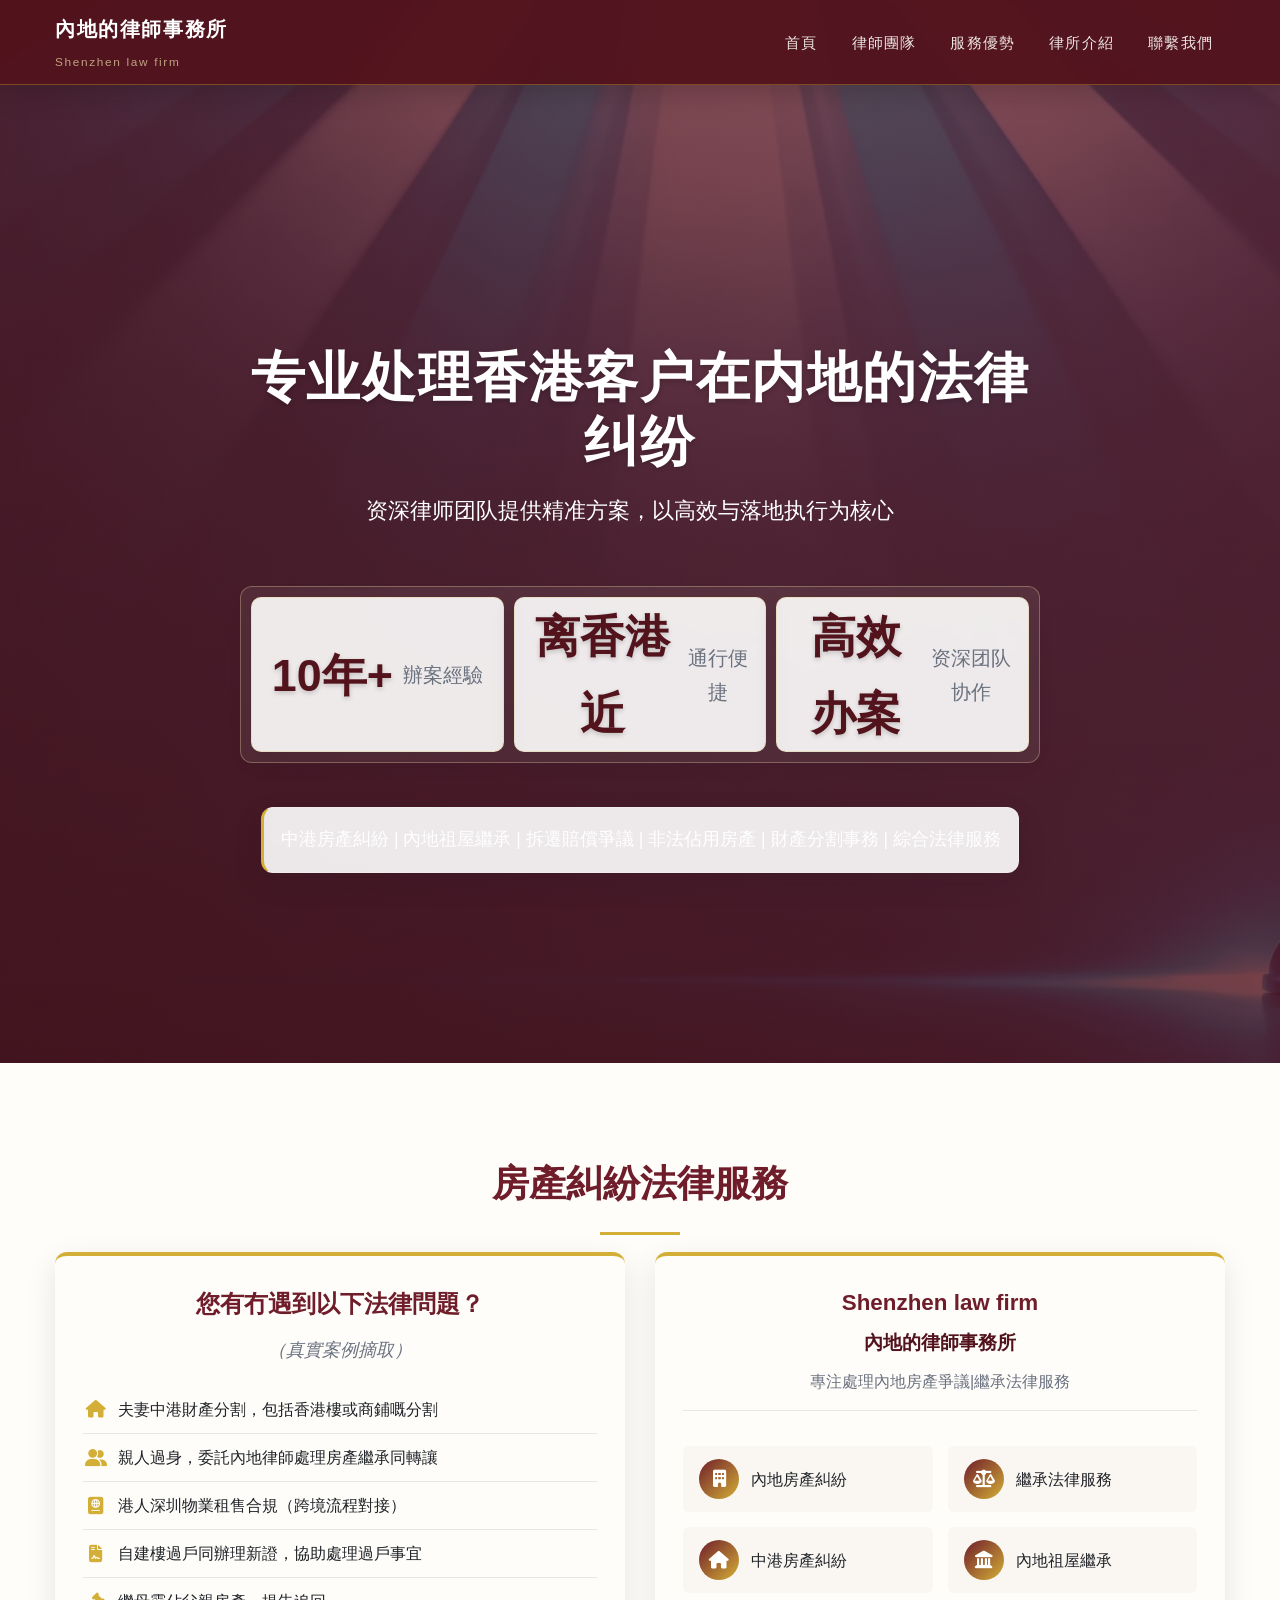
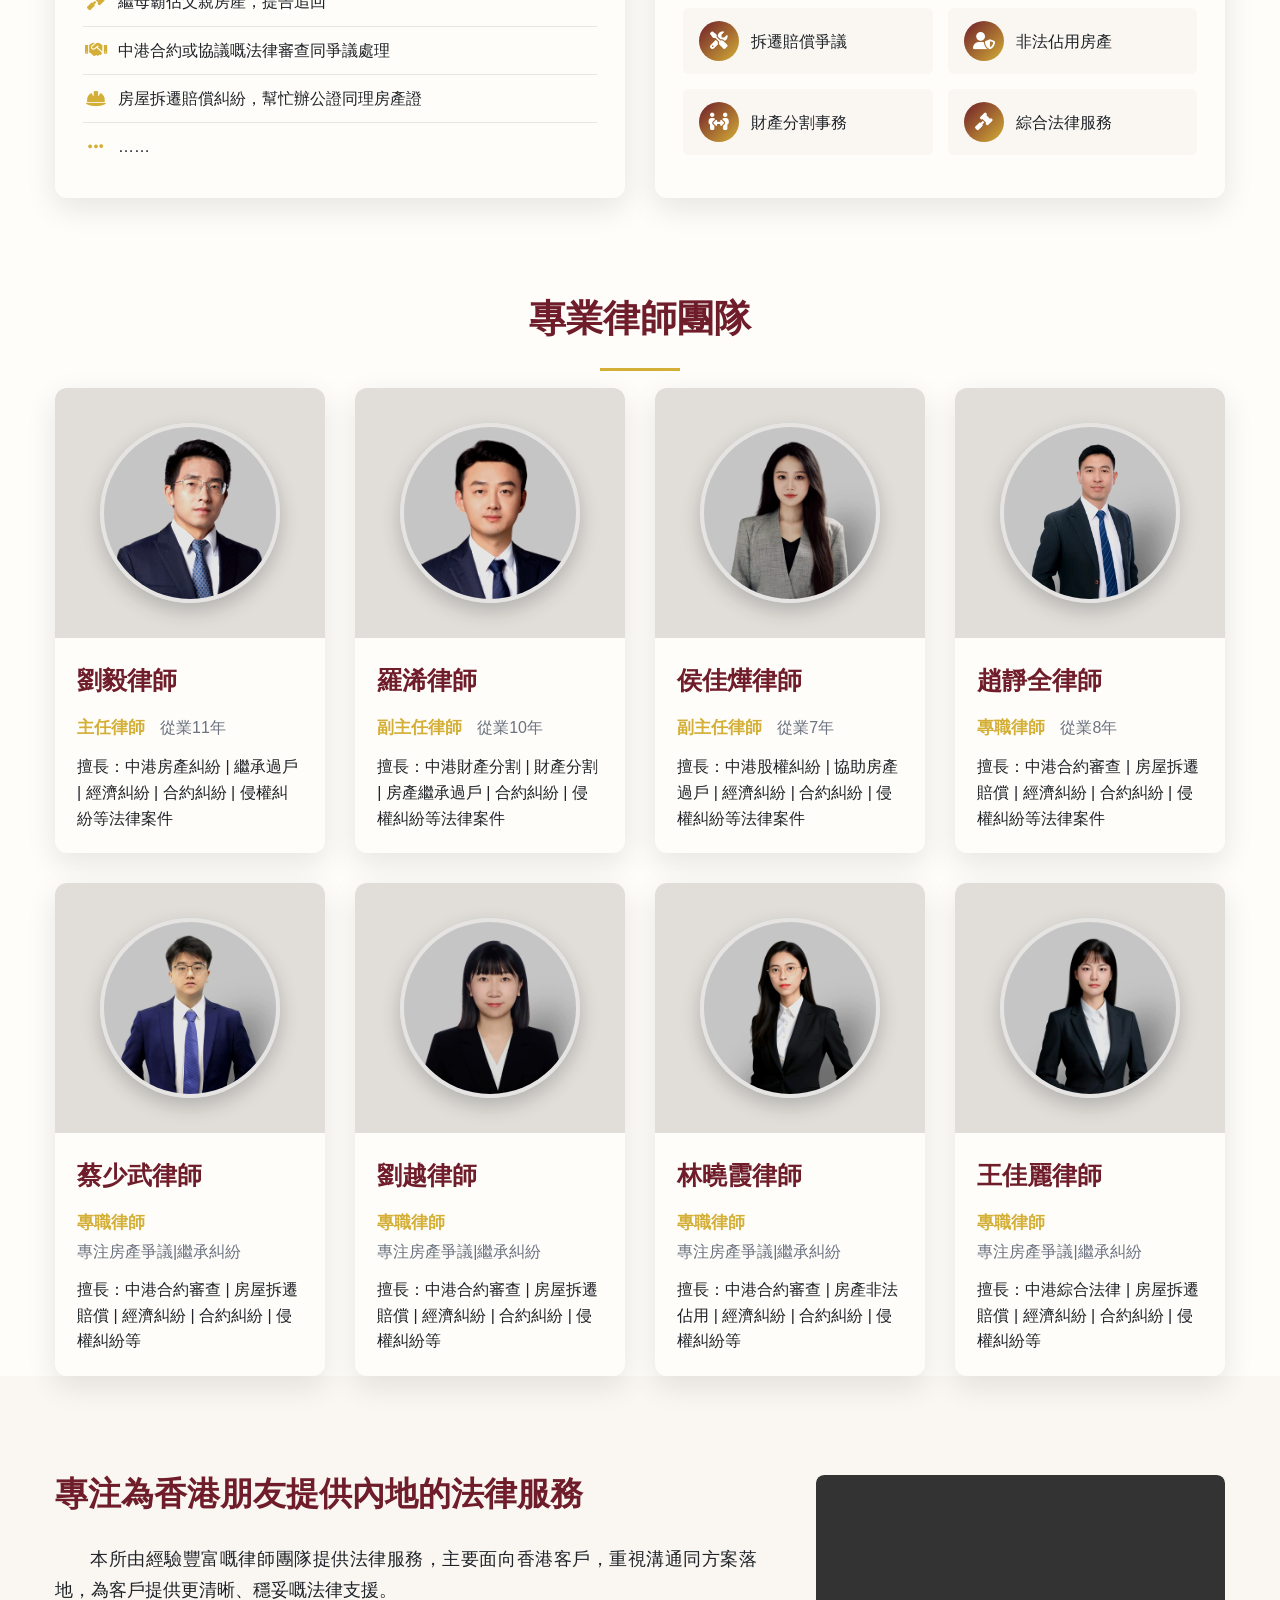
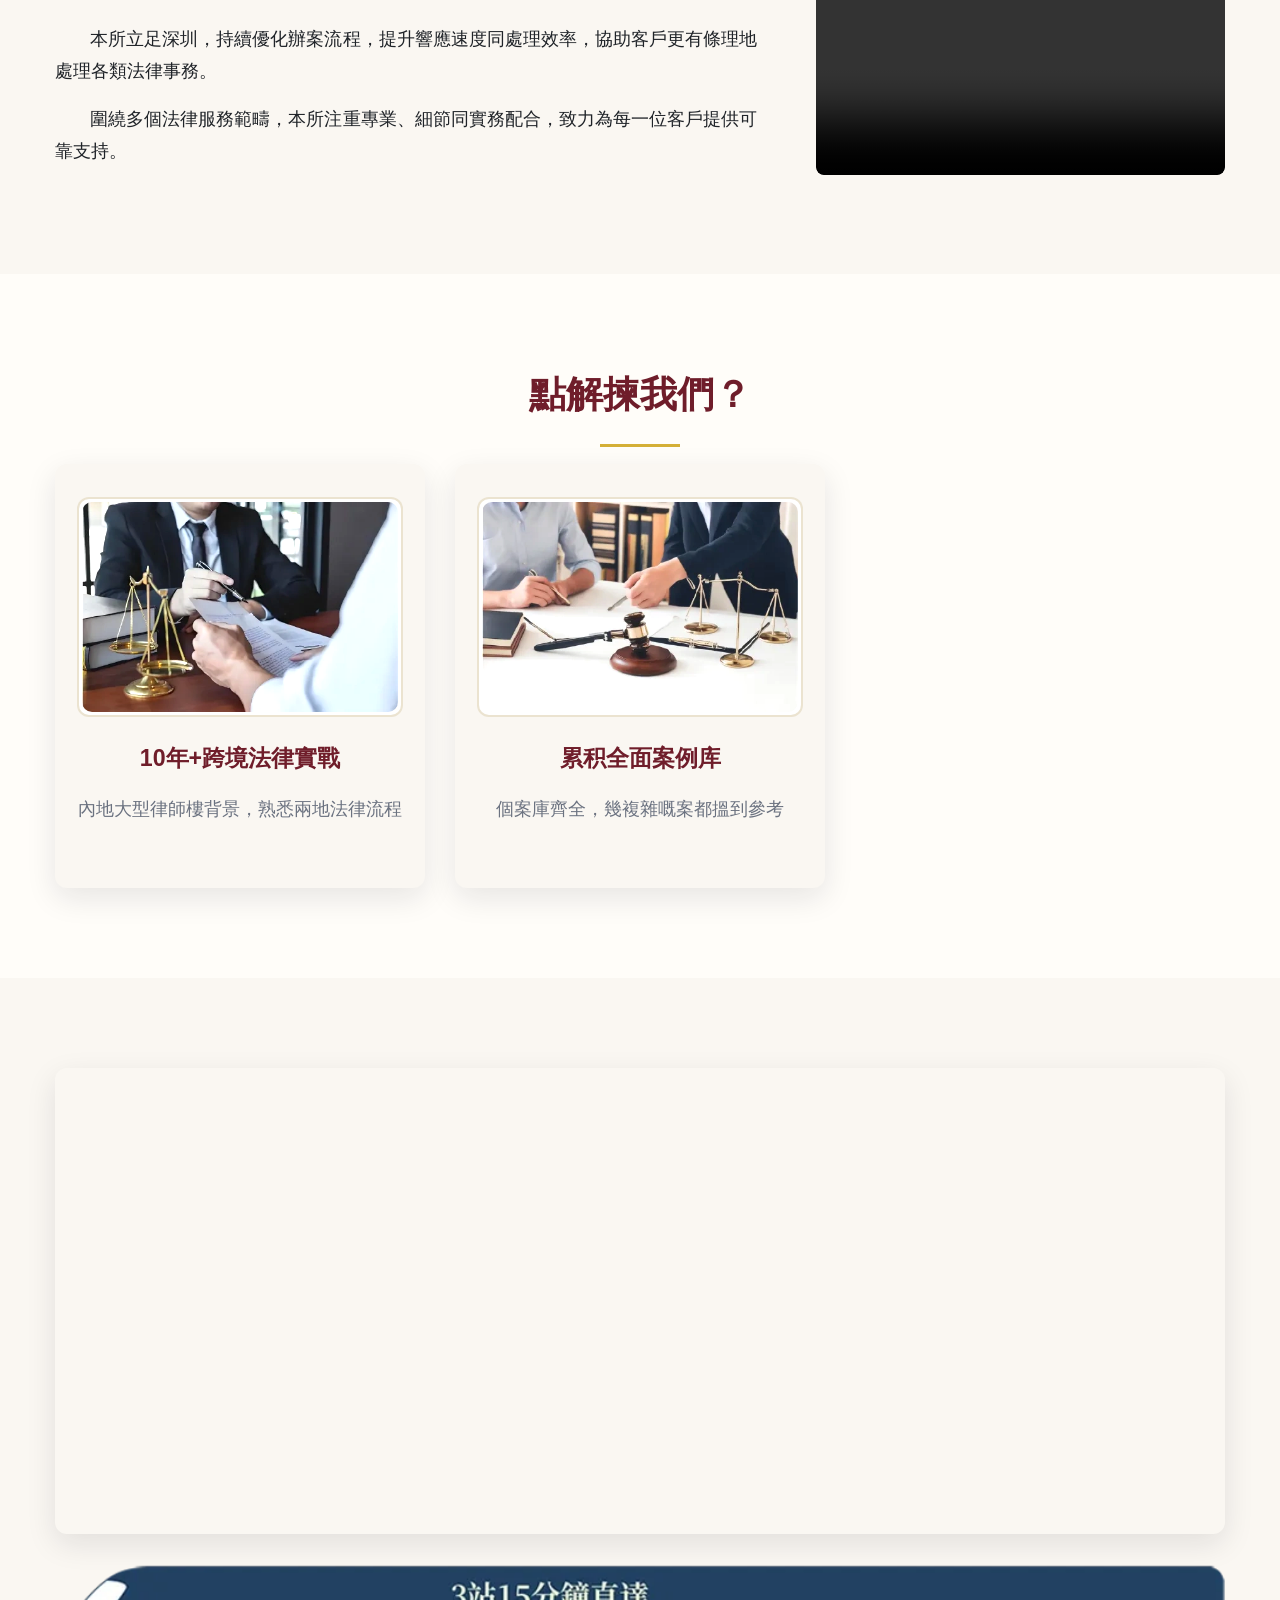
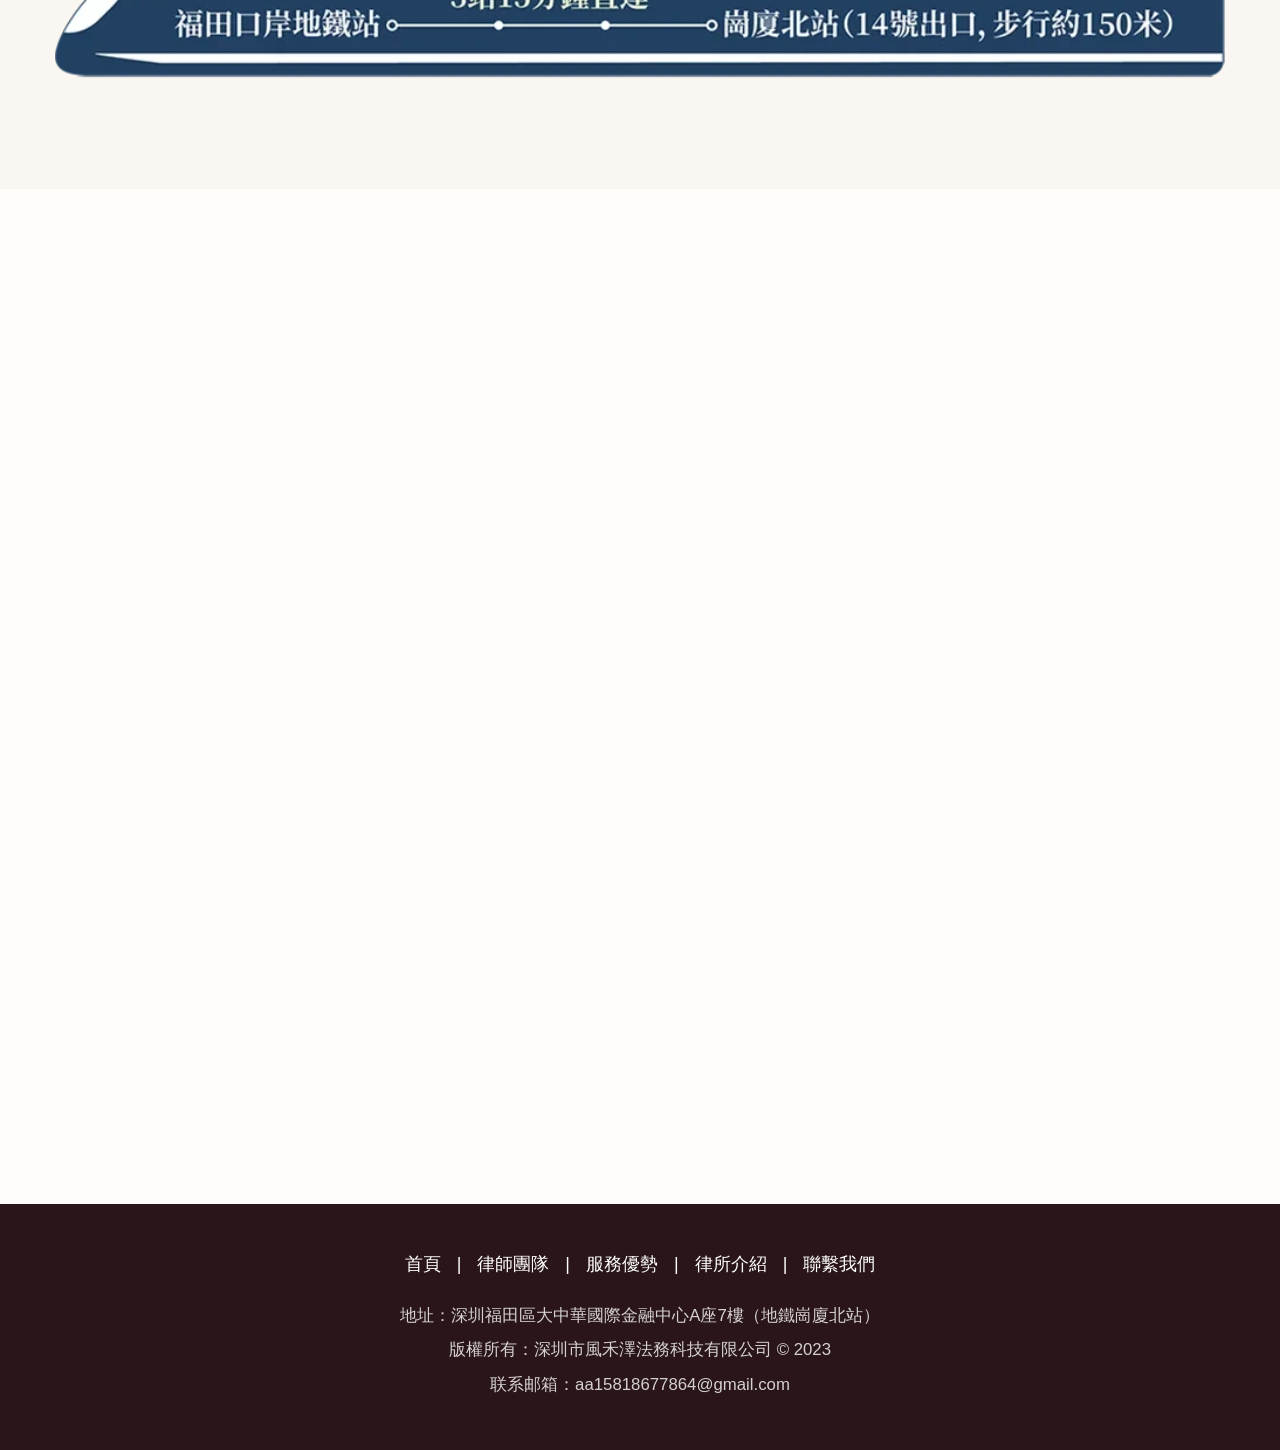
==== commit b85db809: "Mobile hero redesign: replace image hero with text layout" ====
--- a/fangchan.html
+++ b/fangchan.html
@@ -58,8 +58,8 @@
         <div class="container">
             <div class="hero-content">
                 <div class="hero-text">
-                    <h2 class="fade-in">專注內地房產爭議|繼承法律服務</h2>
-                    <p class="fade-in">律師多年經驗資深律師團隊，為您嘅訴訟保駕護航！</p>
+                    <h2 class="fade-in">专业处理香港客户在内地的法律纠纷</h2>
+                    <p class="hero-lead fade-in">资深律师团队提供精准方案，以高效与落地执行为核心</p>
                 </div>
                 <div class="hero-stats">
                     <div class="stat-item fade-in">
@@ -67,12 +67,12 @@
                         <p>辦案經驗</p>
                     </div>
                     <div class="stat-item fade-in">
-                        <h3>便利</h3>
-                        <p>近香港</p>
+                        <h3>离香港近</h3>
+                        <p>通行便捷</p>
                     </div>
                     <div class="stat-item fade-in">
-                        <h3>近百人</h3>
-                        <p>律师团队</p>
+                        <h3>高效办案</h3>
+                        <p>资深团队协作</p>
                     </div>
                 </div>
                 <div class="hero-text">
--- a/style.css
+++ b/style.css
@@ -1,1650 +1,2492 @@
-/* 全局样式 - 红金主题重构版 */
-* {
-    margin: 0;
-    padding: 0;
-    box-sizing: border-box;
-    font-family: "Microsoft JhengHeui", "PingFang TC", sans-serif;
-}
-
-:root {
-    /* 主色调 - 深酒红/暗红系 */
-    --primary-color: #7A1F2B;        /* 深酒红 - 主色 */
-    --primary-dark: #5E1620;          /* 更深红 - 用于背景或hover */
-    --primary-hover: #922635;          /* 主色悬停加深 */
-    --primary-color-rgb: 122, 31, 43;  /* RGB值用于透明效果 */
-
-    /* 金色系 - 低饱和哑光金 */
-    --accent-color: #C6A45A;           /* 辅助金 - 主强调色 */
-    --accent-light: #E3D2A2;           /* 浅金 - 用于渐变或高亮 */
-    --gold-dark: #A88434;               /* 深金/描边金 */
-    --accent-color-rgb: 198, 164, 90;   /* RGB值用于透明效果 */
-
-    /* 背景与表面 */
-    --bg-body: #F7F3EA;                 /* 主背景 - 暖米白 */
-    --surface: #FFFDF9;                  /* 卡片/表单背景 - 暖白 */
-    --footer-bg: #2A1618;                /* 页脚深色背景 - 红棕调 */
-
-    /* 文字层级 */
-    --text-primary: #1F1A17;             /* 深色主文字 */
-    --text-secondary: #5F5246;            /* 次级文字/说明文字 */
-    --light-text: #5F5246;                /* 兼容旧变量名，指向次级文字 */
-    --white: #ffffff;
-
-    /* 边框与分割线 */
-    --border-color: #D9C7A1;              /* 主边框色 - 浅金灰 */
-    --border-light: #e5dccb;              /* 更浅的边框，用于卡片内部分割 */
-
-    /* 阴影与过渡 */
-    --shadow: 0 5px 15px rgba(0, 0, 0, 0.08);
-    --transition: all 0.3s ease;
-
-    /* 保留变量名兼容原代码，但值已更新 */
-    --primary-dark: var(--primary-dark);
-    --accent-light: var(--accent-light);
-    --gold-color: var(--gold-dark);
-    --light-bg: var(--bg-body);
-    --text-color: var(--text-primary);
-}
-
-body {
-    line-height: 1.7;
-    color: var(--text-primary);
-    background-color: var(--bg-body);
-    overflow-x: hidden;
-    font-size: 18px;
-    opacity: 0;
-    transition: opacity 0.5s ease;
-}
-
-body.loaded {
-    opacity: 1;
-}
-
-.container {
-    width: 100%;
-    max-width: 1200px;
-    margin: 0 auto;
-    padding: 0 15px;
-}
-
-/* 滚动动画 - 缩短动画时间 */
-.fade-in {
-    opacity: 0;
-    transform: translateY(20px);
-    transition: opacity 0.5s ease, transform 0.5s ease;
-}
-
-.fade-in.visible {
-    opacity: 1;
-    transform: translateY(0);
-}
-
-.slide-in-left {
-    opacity: 0;
-    transform: translateX(-30px);
-    transition: opacity 0.5s ease, transform 0.5s ease;
-}
-
-.slide-in-left.visible {
-    opacity: 1;
-    transform: translateX(0);
-}
-
-.slide-in-right {
-    opacity: 0;
-    transform: translateX(30px);
-    transition: opacity 0.5s ease, transform 0.5s ease;
-}
-
-.slide-in-right.visible {
-    opacity: 1;
-    transform: translateX(0);
-}
-
-/* 房产纠纷专区 */
-.property-dispute-section {
-    padding: 90px 0;
-    background-color: var(--surface);
-}
-
-.property-dispute-content {
-    display: flex;
-    justify-content: space-between;
-    gap: 30px;
-    align-items: stretch;
-}
-
-.property-left,
-.property-right {
-    flex: 1;
-}
-
-.property-card {
-    background: var(--surface);
-    border-radius: 8px;
-    padding: 28px;
-    box-shadow: var(--shadow);
-    height: 100%;
-    transition: var(--transition);
-    border-top: 4px solid var(--accent-color);
-    display: flex;
-    flex-direction: column;
-}
-
-.property-card:hover {
-    transform: translateY(-5px);
-    box-shadow: 0 10px 25px rgba(0, 0, 0, 0.12);
-}
-
-.property-card h3 {
-    font-size: 1.5rem;
-    margin-bottom: 10px;
-    color: var(--primary-color);
-    text-align: center;
-}
-
-.subtitle {
-    text-align: center;
-    color: var(--text-secondary);
-    margin-bottom: 20px;
-    font-style: italic;
-}
-
-.case-list {
-    list-style: none;
-    flex-grow: 1;
-}
-
-.case-list li {
-    padding: 10px 0;
-    border-bottom: 1px solid var(--border-light);
-    position: relative;
-    padding-left: 35px;
-    font-size: 1.0rem;
-    transition: var(--transition);
-    display: flex;
-    align-items: center;
-    color: var(--text-primary);
-}
-
-.case-list li:last-child {
-    border-bottom: none;
-}
-
-.case-list li:hover {
-    color: var(--accent-color);
-    transform: translateX(5px);
-}
-
-.case-list li i {
-    position: absolute;
-    left: 0;
-    color: var(--accent-color);
-    font-size: 1.1rem;
-    width: 25px;
-    text-align: center;
-}
-
-.property-logo {
-    text-align: center;
-    margin-bottom: 25px;
-    padding-bottom: 15px;
-    border-bottom: 1px solid var(--border-light);
-}
-
-.property-logo h3 {
-    font-size: 1.4rem;
-    margin-bottom: 5px;
-    color: var(--primary-color);
-}
-
-.property-logo h4 {
-    font-size: 1.2rem;
-    margin-bottom: 8px;
-    color: var(--primary-dark);
-}
-
-.property-logo p {
-    color: var(--text-secondary);
-    font-size: 1.0rem;
-}
-
-/* 服务网格布局 - 图标在左，文字在右 */
-.service-grid {
-    display: grid;
-    grid-template-columns: repeat(2, 1fr);
-    gap: 15px;
-    margin-top: 10px;
-}
-
-.service-item {
-    display: flex;
-    align-items: center;
-    padding: 12px 15px;
-    background: var(--bg-body);
-    border-radius: 6px;
-    transition: var(--transition);
-    cursor: pointer;
-    border: 1px solid transparent;
-}
-
-.service-item:hover {
-    background: var(--surface);
-    transform: translateY(-3px);
-    box-shadow: var(--shadow);
-    border-color: var(--accent-color);
-}
-
-.service-icon {
-    width: 40px;
-    height: 40px;
-    background: linear-gradient(135deg, var(--primary-color), var(--accent-color));
-    border-radius: 50%;
-    display: flex;
-    align-items: center;
-    justify-content: center;
-    color: var(--white);
-    font-size: 1.1rem;
-    transition: var(--transition);
-    flex-shrink: 0;
-    margin-right: 12px;
-}
-
-.service-item:hover .service-icon {
-    transform: scale(1.05);
-    background: linear-gradient(135deg, var(--accent-color), var(--primary-color));
-}
-
-.service-text {
-    flex-grow: 1;
-}
-
-.service-title {
-    font-weight: 500;
-    font-size: 1.0rem;
-    transition: var(--transition);
-    color: var(--text-primary);
-}
-
-.service-item:hover .service-title {
-    color: var(--accent-color);
-}
-
-/* 導航欄 */
-.header {
-    background-color: var(--primary-color);
-    color: var(--white);
-    padding: 18px 0;
-    box-shadow: 0 2px 10px rgba(0, 0, 0, 0.1);
-    position: fixed;
-    width: 100%;
-    top: 0;
-    z-index: 1000;
-    transition: var(--transition);
-}
-
-.header.scrolled {
-    padding: 12px 0;
-    background-color: rgba(var(--primary-color-rgb), 0.95);
-    box-shadow: 0 5px 20px rgba(0, 0, 0, 0.2);
-}
-
-.header .container {
-    display: flex;
-    justify-content: space-between;
-    align-items: center;
-    flex-wrap: wrap;
-}
-
-.logo {
-    flex: 0 0 25%;
-}
-
-.logo h1 {
-    font-size: 1.8rem;
-    margin-bottom: 6px;
-    transition: var(--transition);
-    color: var(--white);
-}
-
-.header.scrolled .logo h1 {
-    font-size: 1.5rem;
-}
-
-.logo p {
-    font-size: 0.95rem;
-    opacity: 0.8;
-    color: var(--white);
-}
-
-.nav ul {
-    display: flex;
-    list-style: none;
-}
-
-.nav li {
-    margin-left: 28px;
-    position: relative;
-}
-
-.nav a {
-    color: var(--white);
-    text-decoration: none;
-    font-weight: 500;
-    transition: var(--transition);
-    padding: 6px 0;
-    font-size: 1.1rem;
-}
-
-.nav a:hover {
-    color: var(--accent-light);
-}
-
-.nav a::after {
-    content: '';
-    position: absolute;
-    width: 0;
-    height: 2px;
-    bottom: 0;
-    left: 0;
-    background-color: var(--accent-color);
-    transition: var(--transition);
-}
-
-.nav a:hover::after {
-    width: 100%;
-}
-
-/* 移動端菜單按鈕 */
-.menu-toggle {
-    display: none;
-    flex-direction: column;
-    cursor: pointer;
-    width: 32px;
-    height: 27px;
-    position: relative;
-}
-
-.menu-toggle span {
-    height: 3.5px;
-    width: 100%;
-    background: var(--white);
-    margin-bottom: 5px;
-    border-radius: 2px;
-    transition: var(--transition);
-    transform-origin: center;
-}
-
-.menu-toggle.active span:nth-child(1) {
-    transform: rotate(45deg) translate(6px, 6px);
-}
-
-.menu-toggle.active span:nth-child(2) {
-    opacity: 0;
-}
-
-.menu-toggle.active span:nth-child(3) {
-    transform: rotate(-45deg) translate(8px, -7px);
-}
-
-/* 主橫幅 - 红金渐变叠加层 */
-.hero::before {
-    content: '';
-    position: absolute;
-    top: 0;
-    left: 0;
-    width: 100%;
-    height: 100%;
-    background: url('data:image/svg+xml;utf8,<svg xmlns="http://www.w3.org/2000/svg" width="100" height="100" viewBox="0 0 100 100"><path d="M0,0 L100,0 L100,100 Z" fill="rgba(255,255,255,0.1)"/></svg>') no-repeat;
-    background-size: cover;
-    opacity: 0.3;
-}
-
-.hero-content {
-    display: flex;
-    flex-direction: column;
-    align-items: center;
-    justify-content: center;
-    position: relative;
-    z-index: 1;
-}
-
-/* 横幅统计项布局 */
-.hero-stats {
-    display: flex;
-    justify-content: space-around;
-    width: 100%;
-    max-width: 800px;
-    margin-bottom: 45px;
-}
-
-.stat-item {
-    flex: 1;
-    padding: 0 15px;
-    transition: var(--transition);
-    display: flex;
-    align-items: center;
-    justify-content: center;
-    gap: 10px;
-}
-
-.stat-item:hover {
-    transform: translateY(-10px);
-}
-
-.stat-item h3 {
-    font-size: 2.8rem;
-    margin-bottom: 0;
-    color: var(--accent-color);
-    text-shadow: 0 2px 5px rgba(0, 0, 0, 0.2);
-}
-
-.stat-item p {
-    font-size: 1.25rem;
-    font-weight: 500;
-    margin-bottom: 0;
-    color: var(--white);
-}
-
-.hero-text h2 {
-    font-size: 2.5rem;
-    margin-bottom: 22px;
-    line-height: 1.4;
-    text-shadow: 0 2px 5px rgba(0, 0, 0, 0.2);
-    color: var(--white);
-}
-
-.hero-text > p {
-    font-size: 1.35rem;
-    margin-bottom: 22px;
-    max-width: 800px;
-    color: var(--white);
-}
-
-.expertise {
-    background: rgba(255, 255, 255, 0.1);
-    padding: 17px;
-    border-radius: 5px;
-    margin-top: 22px;
-    backdrop-filter: blur(5px);
-    border: 1px solid rgba(255, 255, 255, 0.2);
-    transition: var(--transition);
-}
-
-.expertise:hover {
-    background: rgba(255, 255, 255, 0.15);
-    transform: scale(1.02);
-}
-
-.expertise p {
-    font-size: 1.1rem;
-    color: var(--white);
-}
-
-/* 律師團隊 */
-.team-section {
-    background-color: var(--surface);
-}
-
-.section-title {
-    text-align: center;
-    font-size: 2.3rem;
-    color: var(--primary-color);
-    position: relative;
-}
-
-.section-title::after {
-    content: '';
-    display: block;
-    width: 80px;
-    height: 3px;
-    background: var(--accent-color);
-    margin: 17px auto;
-    transition: var(--transition);
-}
-
-.section-title:hover::after {
-    width: 120px;
-    background: var(--accent-color);
-}
-
-.team-grid {
-    display: flex;
-    flex-wrap: wrap;
-    justify-content: space-between;
-    gap: 30px;
-}
-
-.lawyer-card {
-    flex: 0 0 calc(25% - 23px);
-    background: var(--surface);
-    border-radius: 8px;
-    overflow: hidden;
-    box-shadow: var(--shadow);
-    transition: var(--transition);
-    position: relative;
-}
-
-.lawyer-card::before {
-    content: '';
-    position: absolute;
-    top: 0;
-    left: 0;
-    width: 100%;
-    height: 5px;
-    background: var(--accent-color);
-    transform: scaleX(0);
-    transform-origin: left;
-    transition: var(--transition);
-}
-
-.lawyer-card:hover {
-    transform: translateY(-10px);
-    box-shadow: 0 15px 30px rgba(0, 0, 0, 0.15);
-}
-
-.lawyer-card:hover::before {
-    transform: scaleX(1);
-}
-
-.lawyer-img {
-    height: 250px;
-    background: var(--bg-body);
-    display: flex;
-    align-items: center;
-    justify-content: center;
-    position: relative;
-    overflow: hidden;
-    padding: 20px;
-}
-
-.img-container {
-    width: 180px;
-    height: 180px;
-    border-radius: 50%;
-    overflow: hidden;
-    box-shadow: 0 8px 20px rgba(0, 0, 0, 0.2);
-    border: 4px solid rgba(255, 255, 255, 0.8);
-    background-color: rgba(255, 255, 255, 0.2);
-    backdrop-filter: blur(5px);
-    transition: all 0.5s ease;
-}
-
-.lawyer-img img {
-    width: 100%;
-    height: 100%;
-    object-fit: cover;
-    transition: all 0.5s ease;
-    filter: brightness(1.05) contrast(1.1) saturate(1.1);
-}
-
-.lawyer-card:hover .lawyer-img img {
-    transform: scale(1.08);
-    filter: brightness(1.1) contrast(1.15) saturate(1.2);
-}
-
-.lawyer-card:hover .img-container {
-    border-color: rgba(255, 255, 255, 0.95);
-    box-shadow: 0 10px 25px rgba(0, 0, 0, 0.3);
-    transform: scale(1.02);
-}
-
-.lawyer-img::after {
-    content: '';
-    position: absolute;
-    width: 100%;
-    height: 100%;
-    background: rgba(0, 0, 0, 0.1);
-    transition: var(--transition);
-}
-
-.lawyer-card:hover .lawyer-img::after {
-    background: rgba(0, 0, 0, 0.3);
-}
-
-.lawyer-info {
-    padding: 22px;
-}
-
-.lawyer-info h3 {
-    font-size: 1.55rem;
-    margin-bottom: 12px;
-    color: var(--primary-color);
-    transition: var(--transition);
-}
-
-.lawyer-card:hover .lawyer-info h3 {
-    color: var(--accent-color);
-}
-
-.lawyer-title-row {
-    display: flex;
-    align-items: center;
-    margin-bottom: 12px;
-    flex-wrap: wrap;
-}
-
-.position {
-    font-weight: bold;
-    color: var(--accent-color);
-    margin-right: 15px;
-    font-size: 1.05rem;
-    transition: var(--transition);
-}
-
-.lawyer-card:hover .position {
-    color: var(--primary-dark);
-}
-
-.experience {
-    color: var(--text-secondary);
-    margin-right: 15px;
-    font-size: 1.0rem;
-}
-
-.specialty {
-    font-size: 1.0rem;
-    line-height: 1.6;
-    color: var(--text-primary);
-}
-
-/* 律師事務所簡介 */
-.about-section {
-    padding: 90px 0;
-    background-color: var(--bg-body);
-}
-
-.about-content {
-    display: flex;
-    align-items: center;
-    justify-content: space-between;
-    gap: 40px;
-}
-
-.about-text {
-    flex: 0 0 60%;
-}
-
-.about-text h2 {
-    font-size: 2.05rem;
-    margin-bottom: 22px;
-    color: var(--primary-color);
-}
-
-.about-text p {
-    margin-bottom: 17px;
-    line-height: 1.8;
-    font-size: 1.1rem;
-    text-align: justify;
-    text-indent: 2em;
-    color: var(--text-primary);
-}
-
-.about-img {
-    flex: 0 0 35%;
-    height: 300px;
-    background: transparent;
-    display: flex;
-    align-items: center;
-    justify-content: center;
-    border-radius: 8px;
-    color: var(--white);
-    transition: var(--transition);
-    position: relative;
-    overflow: hidden;
-}
-
-.about-img::before {
-    content: '';
-    position: absolute;
-    width: 100%;
-    height: 100%;
-    background: rgba(0, 0, 0, 0.1);
-    transition: var(--transition);
-}
-
-.about-img:hover::before {
-    background: rgba(0, 0, 0, 0.3);
-}
-
-.about-img:hover {
-    transform: scale(1.02);
-}
-
-.about-video {
-    width: 100%;
-    height: 100%;
-    object-fit: cover;
-    border-radius: 8px;
-}
-
-/* 為什麼選擇我們 */
-.why-choose-section {
-    padding: 90px 0;
-    background-color: var(--surface);
-}
-
-.why-choose-content {
-    display: flex;
-    justify-content: space-between;
-    gap: 30px;
-}
-
-.why-choose-item {
-    flex: 1;
-    display: flex;
-    flex-direction: column;
-    align-items: center;
-    text-align: center;
-    padding: 33px 22px;
-    background: var(--bg-body);
-    border-radius: 8px;
-    transition: var(--transition);
-    box-shadow: var(--shadow);
-}
-
-.why-choose-item:hover {
-    transform: translateY(-10px);
-    box-shadow: 0 15px 30px rgba(0, 0, 0, 0.15);
-}
-
-.why-choose-icon {
-    border-radius: 12px;
-    display: flex;
-    align-items: center;
-    justify-content: center;
-    margin-bottom: 22px;
-    transition: var(--transition);
-    border: 2px solid rgba(215, 199, 161, 0.5); /* 浅金色边框 */
-    overflow: hidden;
-    background: var(--white);
-    padding: 3px;
-}
-
-.why-choose-img {
-    width: 100%;
-    height: 100%;
-    object-fit: cover;
-    border-radius: 10px;
-    transition: var(--transition);
-    filter: brightness(1.05) contrast(1.1);
-}
-
-.why-choose-item:hover .why-choose-icon {
-    transform: scale(1);
-    border-color: var(--accent-color);
-    box-shadow: 0 8px 20px rgba(var(--accent-color-rgb), 0.3);
-}
-
-.why-choose-item:hover .why-choose-img {
-    transform: scale(1);
-    filter: brightness(1.1) contrast(1.15);
-}
-
-.why-choose-text h3 {
-    font-size: 1.45rem;
-    margin-bottom: 17px;
-    color: var(--primary-color);
-    transition: var(--transition);
-}
-
-.why-choose-item:hover .why-choose-text h3 {
-    color: var(--accent-color);
-}
-
-.why-choose-text p {
-    line-height: 1.7;
-    color: var(--text-secondary);
-    font-size: 1.1rem;
-}
-
-/* 律師事務所詳細介紹 */
-.about-detail-section {
-    padding: 90px 0;
-    background-color: var(--bg-body);
-}
-
-.about-detail-content {
-    display: flex;
-    align-items: flex-start;
-    justify-content: space-between;
-    gap: 40px;
-}
-
-.about-detail-text {
-    flex: 0 0 50%;
-}
-
-.about-detail-text h2 {
-    font-size: 2.3rem;
-    margin-bottom: 33px;
-    color: var(--primary-color);
-    position: relative;
-}
-
-.about-detail-text h2::after {
-    content: '';
-    display: block;
-    width: 80px;
-    height: 3px;
-    background: var(--accent-color);
-    margin: 17px 0;
-    transition: var(--transition);
-}
-
-.about-detail-text:hover h2::after {
-    width: 120px;
-    background: var(--accent-color);
-}
-
-.about-detail-item {
-    margin-bottom: 28px;
-}
-
-.about-detail-item h3 {
-    font-size: 1.35rem;
-    margin-bottom: 12px;
-    color: var(--primary-dark);
-    transition: var(--transition);
-}
-
-.about-detail-item:hover h3 {
-    color: var(--accent-color);
-}
-
-.about-detail-item p {
-    line-height: 1.5;
-    margin-bottom: 5px;
-    font-size: 1rem;
-    text-align: justify;
-    text-indent: 2em;
-    color: var(--text-primary);
-}
-
-.about-detail-img {
-    flex: 0 0 45%;
-    display: flex;
-    flex-direction: column;
-    gap: 20px;
-    background-color: transparent;
-    border-radius: 0;
-}
-
-.honor-img {
-    width: 100%;
-    height: auto;
-    box-shadow: none;
-    transition: var(--transition);
-    background-color: transparent;
-    border-radius: 12px;
-}
-
-.honor-img-bottom {
-    margin-top: 20px;
-    border-radius: 12px;
-    width: 100%;
-    background-color: transparent;
-}
-
-.honor-img:hover {
-    transform: none;
-    box-shadow: none;
-}
-
-/* 聯繫表單 */
-.contact-section {
-    padding: 90px 0;
-    background-color: var(--surface);
-}
-
-.contact-form {
-    background: var(--surface);
-    padding: 45px;
-    border-radius: 8px;
-    box-shadow: var(--shadow);
-    transition: var(--transition);
-    border: 1px solid var(--border-light);
-}
-
-.contact-form:hover {
-    box-shadow: 0 10px 25px rgba(0, 0, 0, 0.1);
-}
-
-.form-group {
-    margin-bottom: 28px;
-}
-
-.form-group label {
-    display: block;
-    margin-bottom: 10px;
-    font-weight: 500;
-    color: var(--primary-color);
-    font-size: 1.1rem;
-}
-
-.form-group input[type="text"],
-.form-group input[type="tel"] {
-    width: 100%;
-    padding: 14px 17px;
-    border: 1px solid var(--border-color);
-    border-radius: 4px;
-    font-size: 1.1rem;
-    transition: var(--transition);
-    background-color: var(--white);
-    color: var(--text-primary);
-}
-
-.form-group input:focus {
-    border-color: var(--accent-color);
-    outline: none;
-    box-shadow: 0 0 0 3px rgba(var(--accent-color-rgb), 0.2);
-}
-
-.checkbox-group {
-    display: flex;
-    flex-wrap: wrap;
-    gap: 15px;
-    margin-top: 12px;
-}
-
-.checkbox-item {
-    flex: 0 0 calc(50% - 10px);
-    display: flex;
-    align-items: center;
-    transition: var(--transition);
-}
-
-.checkbox-item:hover {
-    transform: translateY(-3px);
-}
-
-.checkbox-item input {
-    margin-right: 9px;
-    accent-color: var(--accent-color);
-    transform: scale(1.2);
-}
-
-.checkbox-item label {
-    margin-bottom: 0;
-    cursor: pointer;
-    transition: var(--transition);
-    font-size: 1.05rem;
-    color: var(--text-primary);
-}
-
-.checkbox-item:hover label {
-    color: var(--accent-color);
-}
-
-.submit-btn {
-    display: block;
-    width: 100%;
-    padding: 17px;
-    background: var(--primary-color);
-    color: var(--white);
-    border: none;
-    border-radius: 4px;
-    font-size: 1.25rem;
-    font-weight: 500;
-    cursor: pointer;
-    transition: var(--transition);
-    position: relative;
-    overflow: hidden;
-}
-
-.submit-btn::before {
-    content: '';
-    position: absolute;
-    top: 0;
-    left: -100%;
-    width: 100%;
-    height: 100%;
-    background: linear-gradient(90deg, transparent, rgba(255, 255, 255, 0.2), transparent);
-    transition: var(--transition);
-}
-
-.submit-btn:hover::before {
-    left: 100%;
-}
-
-/* 頁腳 */
-.footer {
-    background: var(--footer-bg);
-    color: var(--white);
-    padding: 45px 0;
-    text-align: center;
-}
-
-.footer-content {
-    display: flex;
-    flex-direction: column;
-    align-items: center;
-}
-
-.footer-links {
-    margin-bottom: 22px;
-}
-
-.footer-links a {
-    color: var(--white);
-    text-decoration: none;
-    margin: 0 11px;
-    transition: var(--transition);
-    position: relative;
-    font-size: 1.1rem;
-}
-
-.footer-links a::after {
-    content: '';
-    position: absolute;
-    width: 0;
-    height: 1px;
-    bottom: -2px;
-    left: 0;
-    background-color: var(--accent-color);
-    transition: var(--transition);
-}
-
-.footer-links a:hover {
-    color: var(--accent-color);
-}
-
-.footer-links a:hover::after {
-    width: 100%;
-}
-
-.footer-info p {
-    margin-bottom: 6px;
-    opacity: 0.8;
-    font-size: 1.05rem;
-    color: var(--white);
-}
-
-/* 聯繫我們按鈕 */
-.contact-us-btn {
-    position: fixed;
-    bottom: 33px;
-    right: 33px;
-    width: 60px;
-    height: 60px;
-    background: linear-gradient(135deg, var(--primary-color), var(--accent-color));
-    color: white;
-    border-radius: 50%;
-    display: flex;
-    flex-direction: column;
-    align-items: center;
-    justify-content: center;
-    cursor: pointer;
-    box-shadow: 0 4px 20px rgba(0, 0, 0, 0.3);
-    z-index: 1000;
-    transition: all 0.3s ease;
-    text-decoration: none;
-    font-size: 12px;
-    opacity: 0;
-    visibility: hidden;
-    transform: translateY(20px);
-}
-
-.contact-us-btn.visible {
-    opacity: 1;
-    visibility: visible;
-    transform: translateY(0);
-}
-
-.contact-us-btn:hover {
-    transform: translateY(-5px);
-    box-shadow: 0 6px 25px rgba(0, 0, 0, 0.4);
-    background: linear-gradient(135deg, var(--primary-hover), var(--accent-light));
-}
-
-.contact-us-btn i {
-    font-size: 20px;
-    margin-bottom: 2px;
-}
-
-/* 表单辅助元素 */
-.form-notice {
-    text-align: center;
-    color: var(--accent-color);
-    margin-bottom: 30px;
-    font-weight: 500;
-    font-size: 1.1rem;
-}
-
-.phone-input-group {
-    display: flex;
-    align-items: center;
-    gap: 10px;
-    position: relative;
-}
-
-.area-code-select {
-    padding: 12px 15px;
-    border: 1px solid var(--border-color);
-    border-radius: 4px;
-    background: var(--white);
-    font-size: 1rem;
-    min-width: 90px;
-    transition: var(--transition);
-    color: var(--text-primary);
-}
-
-.area-code-select:focus {
-    border-color: var(--accent-color);
-    outline: none;
-}
-
-.phone-hint {
-    font-size: 0.85rem;
-    color: var(--text-secondary);
-    position: absolute;
-    right: 10px;
-    top: 50%;
-    transform: translateY(-50%);
-    background: var(--white);
-    padding: 0 5px;
-}
-
-.message-notice {
-    font-size: 0.9rem;
-    color: var(--text-secondary);
-    margin-bottom: 10px;
-    line-height: 1.5;
-}
-
-.form-group textarea {
-    width: 100%;
-    padding: 14px 17px;
-    border: 1px solid var(--border-color);
-    border-radius: 4px;
-    font-size: 1.1rem;
-    font-family: inherit;
-    resize: vertical;
-    min-height: 100px;
-    transition: var(--transition);
-    background-color: var(--white);
-    color: var(--text-primary);
-}
-
-.form-group textarea:focus {
-    border-color: var(--accent-color);
-    outline: none;
-    box-shadow: 0 0 0 3px rgba(var(--accent-color-rgb), 0.2);
-}
-
-/* 成功弹窗样式 */
-.success-modal {
-    display: none;
-    position: fixed;
-    top: 0;
-    left: 0;
-    width: 100%;
-    height: 100%;
-    background: rgba(0, 0, 0, 0.7);
-    z-index: 2000;
-    align-items: center;
-    justify-content: center;
-}
-
-.modal-content {
-    background: var(--surface);
-    padding: 40px 30px;
-    border-radius: 12px;
-    text-align: center;
-    max-width: 400px;
-    width: 90%;
-    box-shadow: 0 20px 40px rgba(0, 0, 0, 0.3);
-    animation: modalAppear 0.3s ease-out;
-}
-
-@keyframes modalAppear {
-    from {
-        opacity: 0;
-        transform: scale(0.8) translateY(-20px);
-    }
-    to {
-        opacity: 1;
-        transform: scale(1) translateY(0);
-    }
-}
-
-.modal-icon {
-    width: 60px;
-    height: 60px;
-    background: #4CAF50;
-    color: white;
-    border-radius: 50%;
-    display: flex;
-    align-items: center;
-    justify-content: center;
-    font-size: 2rem;
-    margin: 0 auto 20px;
-}
-
-.modal-content h3 {
-    color: var(--primary-color);
-    margin-bottom: 15px;
-    font-size: 1.5rem;
-}
-
-.modal-content p {
-    color: var(--text-primary);
-    line-height: 1.6;
-    margin-bottom: 25px;
-}
-
-.modal-close-btn {
-    background: var(--accent-color);
-    color: white;
-    border: none;
-    padding: 12px 30px;
-    border-radius: 6px;
-    font-size: 1.1rem;
-    cursor: pointer;
-    transition: var(--transition);
-}
-
-.modal-close-btn:hover {
-    background: var(--accent-light);
-    transform: translateY(-2px);
-}
-
-/* 媒體查詢 - 大屏背景设置 */
-@media (max-width: 1920px) {
-    .hero {
-        background: linear-gradient(rgba(var(--primary-color-rgb), 0.7), rgba(94, 22, 32, 0.8)), url('img/banner1.webp') no-repeat center center;
-        background-size: cover;
-        color: var(--white);
-        padding: 165px 0 90px;
-        text-align: center;
-        position: relative;
-        overflow: hidden;
-    }
-
-    .hero img {
-        display: none;
-    }
-}
-
-/* 媒體查詢 - 平板 */
-@media (max-width: 1200px) {
-    .lawyer-card {
-        flex: 0 0 calc(33.333% - 20px);
-    }
-}
-
-@media (max-width: 992px) {
-    .property-dispute-content {
-        flex-direction: column;
-        gap: 25px;
-    }
-
-    .team-grid {
-        gap: 20px;
-    }
-
-    .lawyer-card {
-        flex: 0 0 calc(50% - 10px);
-    }
-
-    .about-content {
-        flex-direction: column;
-    }
-
-    .about-text,
-    .about-img {
-        flex: 0 0 100%;
-    }
-
-    .about-img {
-        margin-top: 30px;
-    }
-
-    .checkbox-item {
-        flex: 0 0 calc(19% - 10px);
-    }
-
-    .why-choose-content {
-        flex-wrap: wrap;
-        gap: 20px;
-    }
-
-    .why-choose-item {
-        flex: 0 0 calc(50% - 10px);
-    }
-
-    .about-detail-content {
-        flex-direction: column;
-    }
-
-    .about-detail-text,
-    .about-detail-img {
-        flex: 0 0 100%;
-    }
-
-    .about-detail-img {
-        margin-top: 30px;
-        flex-direction: row;
-        gap: 15px;
-    }
-
-    .honor-img {
-        flex: 1;
-    }
-}
-
-/* 媒體查詢 - 手机 */
-@media (max-width: 768px) {
-    .header {
-        padding: 14px 0;
-    }
-
-    .header .container {
-        flex-direction: row;
-        justify-content: space-between;
-    }
-
-    .logo {
-        flex: 0 0 auto;
-    }
-
-    .nav {
-        position: fixed;
-        top: 70px;
-        left: 0;
-        width: 100%;
-        background: var(--primary-color);
-        transform: translateY(-100%);
-        opacity: 0;
-        transition: var(--transition);
-        box-shadow: 0 5px 10px rgba(0, 0, 0, 0.1);
-        visibility: hidden;
-    }
-
-    .nav.active {
-        transform: translateY(0);
-        opacity: 1;
-        visibility: visible;
-    }
-
-    .nav ul {
-        flex-direction: column;
-        padding: 22px 0;
-    }
-
-    .nav li {
-        margin: 0;
-        text-align: center;
-        padding: 17px 0;
-        border-bottom: 1px solid rgba(255, 255, 255, 0.1);
-    }
-
-    .menu-toggle {
-        display: flex;
-    }
-
-    /* 移动端横幅背景图设置 */
-    .hero {
-        background-size: cover;
-        padding: 110px 0 0px;
-    }
-
-    .hero img {
-        width: 100%;
-        display: block;
-    }
-
-    .hero-content {
-        display: none;
-    }
-
-    /* 移动端统计项垂直排列 */
-    .hero-stats {
-        flex-direction: column;
-        gap: 22px;
-        margin-bottom: 22px;
-    }
-
-    .stat-item {
-        padding: 0;
-    }
-
-    .hero-text h2 {
-        font-size: 2.0rem;
-    }
-
-    .property-card {
-        padding: 20px;
-    }
-
-    .property-card h3 {
-        font-size: 1.3rem;
-    }
-
-    .case-list li {
-        font-size: 0.95rem;
-        padding: 8px 0;
-        padding-left: 30px;
-    }
-
-    .service-grid {
-        grid-template-columns: repeat(2, 1fr);
-        gap: 10px;
-    }
-
-    .service-item {
-        padding: 8px 10px;
-    }
-
-    .service-icon {
-        width: 30px;
-        height: 30px;
-        font-size: 0.9rem;
-        margin-right: 8px;
-    }
-
-    .service-title {
-        font-size: 0.85rem;
-    }
-
-    .team-grid {
-        gap: 15px;
-    }
-
-    .lawyer-card {
-        flex: 0 0 calc(50% - 7.5px);
-    }
-
-    .lawyer-img {
-        height: 200px;
-    }
-
-    .img-container {
-        width: 140px;
-        height: 140px;
-    }
-
-    .lawyer-info {
-        padding: 17px;
-    }
-
-    .lawyer-info h3 {
-        font-size: 1.35rem;
-    }
-
-    .specialty {
-        font-size: 0.9rem;
-    }
-
-    .checkbox-item {
-        flex: 0 0 48%;
-    }
-
-    .contact-form {
-        padding: 28px;
-    }
-
-    .why-choose-item {
-        flex: 0 0 100%;
-    }
-
-    .about-detail-text h2 {
-        font-size: 1.8rem;
-    }
-
-    .about-detail-img {
-        flex-direction: column;
-        gap: 15px;
-    }
-
-    .contact-us-btn {
-        bottom: 20px;
-        right: 20px;
-        width: 55px;
-        height: 55px;
-    }
-
-    .contact-us-btn i {
-        font-size: 18px;
-    }
-
-    .contact-us-btn span {
-        font-size: 9px;
-    }
-
-    body {
-        font-size: 17px;
-    }
-
-    .section-title {
-        font-size: 1.9rem;
-    }
-
-    .phone-input-group {
-        flex-direction: column;
-        align-items: stretch;
-        gap: 8px;
-    }
-
-    .area-code-select {
-        min-width: auto;
-        width: 100%;
-    }
-
-    .phone-hint {
-        position: static;
-        transform: none;
-        text-align: left;
-        margin-top: 5px;
-    }
-
-    .modal-content {
-        padding: 30px 20px;
-        margin: 20px;
-    }
-}
-
-@media (max-width: 576px) {
-    .hero-text h2 {
-        font-size: 1.7rem;
-    }
-
-    .section-title {
-        font-size: 1.8rem;
-    }
-
-    .property-card {
-        padding: 18px;
-    }
-
-    .property-card h3 {
-        font-size: 1.2rem;
-    }
-
-    .case-list li {
-        font-size: 0.9rem;
-        padding: 7px 0;
-        padding-left: 25px;
-    }
-
-    .service-grid {
-        grid-template-columns: repeat(2, 1fr);
-        gap: 8px;
-    }
-
-    .service-item {
-        padding: 10px 12px;
-    }
-
-    .service-icon {
-        width: 35px;
-        height: 35px;
-        font-size: 1.0rem;
-        margin-right: 10px;
-    }
-
-    .service-title {
-        font-size: 0.95rem;
-    }
-
-    .checkbox-item {
-        flex: 0 0 100%;
-    }
-
-    .checkbox-group {
-        gap: 10px;
-    }
-
-    .contact-us-btn {
-        bottom: 18px;
-        right: 18px;
-        width: 50px;
-        height: 50px;
-    }
-
-    .contact-us-btn i {
-        font-size: 16px;
-    }
-
-    .contact-us-btn span {
-        font-size: 8px;
-    }
-
-    .why-choose-item {
-        padding: 22px 17px;
-    }
-
-    .about-detail-text h2 {
-        font-size: 1.6rem;
-    }
-
-    .lawyer-card {
-        flex: 0 0 calc(50% - 7.5px);
-    }
-
-    .lawyer-img {
-        height: 180px;
-    }
-
-    .img-container {
-        width: 120px;
-        height: 120px;
-    }
-
-    .lawyer-info h3 {
-        font-size: 1.25rem;
-    }
-
-    .position,
-    .experience {
-        font-size: 0.95rem;
-    }
-
-    body {
-        font-size: 16px;
-    }
-
-    .hero-text > p {
-        font-size: 1.15rem;
-    }
-}+/* 全局样式 - 红金主题重构版 */
+* {
+    margin: 0;
+    padding: 0;
+    box-sizing: border-box;
+    font-family: "Microsoft JhengHeui", "PingFang TC", sans-serif;
+}
+
+:root {
+    /* 主色调 - 深酒红/暗红系 */
+    --primary-color: #7A1F2B;        /* 深酒红 - 主色 */
+    --primary-dark: #5E1620;          /* 更深红 - 用于背景或hover */
+    --primary-hover: #922635;          /* 主色悬停加深 */
+    --primary-color-rgb: 122, 31, 43;  /* RGB值用于透明效果 */
+
+    /* 金色系 - 低饱和哑光金 */
+    --accent-color: #C6A45A;           /* 辅助金 - 主强调色 */
+    --accent-light: #E3D2A2;           /* 浅金 - 用于渐变或高亮 */
+    --gold-dark: #A88434;               /* 深金/描边金 */
+    --accent-color-rgb: 198, 164, 90;   /* RGB值用于透明效果 */
+
+    /* 背景与表面 */
+    --bg-body: #F7F3EA;                 /* 主背景 - 暖米白 */
+    --surface: #FFFDF9;                  /* 卡片/表单背景 - 暖白 */
+    --footer-bg: #2A1618;                /* 页脚深色背景 - 红棕调 */
+
+    /* 文字层级 */
+    --text-primary: #1F1A17;             /* 深色主文字 */
+    --text-secondary: #5F5246;            /* 次级文字/说明文字 */
+    --light-text: #5F5246;                /* 兼容旧变量名，指向次级文字 */
+    --white: #ffffff;
+
+    /* 边框与分割线 */
+    --border-color: #D9C7A1;              /* 主边框色 - 浅金灰 */
+    --border-light: #e5dccb;              /* 更浅的边框，用于卡片内部分割 */
+
+    /* 阴影与过渡 */
+    --shadow: 0 5px 15px rgba(0, 0, 0, 0.08);
+    --transition: all 0.3s ease;
+
+    /* 保留变量名兼容原代码，但值已更新 */
+    --primary-dark: var(--primary-dark);
+    --accent-light: var(--accent-light);
+    --gold-color: var(--gold-dark);
+    --light-bg: var(--bg-body);
+    --text-color: var(--text-primary);
+}
+
+body {
+    line-height: 1.7;
+    color: var(--text-primary);
+    background-color: var(--bg-body);
+    overflow-x: hidden;
+    font-size: 18px;
+    opacity: 0;
+    transition: opacity 0.5s ease;
+}
+
+body.loaded {
+    opacity: 1;
+}
+
+.container {
+    width: 100%;
+    max-width: 1200px;
+    margin: 0 auto;
+    padding: 0 15px;
+}
+
+/* 滚动动画 - 缩短动画时间 */
+.fade-in {
+    opacity: 0;
+    transform: translateY(20px);
+    transition: opacity 0.5s ease, transform 0.5s ease;
+}
+
+.fade-in.visible {
+    opacity: 1;
+    transform: translateY(0);
+}
+
+.slide-in-left {
+    opacity: 0;
+    transform: translateX(-30px);
+    transition: opacity 0.5s ease, transform 0.5s ease;
+}
+
+.slide-in-left.visible {
+    opacity: 1;
+    transform: translateX(0);
+}
+
+.slide-in-right {
+    opacity: 0;
+    transform: translateX(30px);
+    transition: opacity 0.5s ease, transform 0.5s ease;
+}
+
+.slide-in-right.visible {
+    opacity: 1;
+    transform: translateX(0);
+}
+
+/* 房产纠纷专区 */
+.property-dispute-section {
+    padding: 90px 0;
+    background-color: var(--surface);
+}
+
+.property-dispute-content {
+    display: flex;
+    justify-content: space-between;
+    gap: 30px;
+    align-items: stretch;
+}
+
+.property-left,
+.property-right {
+    flex: 1;
+}
+
+.property-card {
+    background: var(--surface);
+    border-radius: 8px;
+    padding: 28px;
+    box-shadow: var(--shadow);
+    height: 100%;
+    transition: var(--transition);
+    border-top: 4px solid var(--accent-color);
+    display: flex;
+    flex-direction: column;
+}
+
+.property-card:hover {
+    transform: translateY(-5px);
+    box-shadow: 0 10px 25px rgba(0, 0, 0, 0.12);
+}
+
+.property-card h3 {
+    font-size: 1.5rem;
+    margin-bottom: 10px;
+    color: var(--primary-color);
+    text-align: center;
+}
+
+.subtitle {
+    text-align: center;
+    color: var(--text-secondary);
+    margin-bottom: 20px;
+    font-style: italic;
+}
+
+.case-list {
+    list-style: none;
+    flex-grow: 1;
+}
+
+.case-list li {
+    padding: 10px 0;
+    border-bottom: 1px solid var(--border-light);
+    position: relative;
+    padding-left: 35px;
+    font-size: 1.0rem;
+    transition: var(--transition);
+    display: flex;
+    align-items: center;
+    color: var(--text-primary);
+}
+
+.case-list li:last-child {
+    border-bottom: none;
+}
+
+.case-list li:hover {
+    color: var(--accent-color);
+    transform: translateX(5px);
+}
+
+.case-list li i {
+    position: absolute;
+    left: 0;
+    color: var(--accent-color);
+    font-size: 1.1rem;
+    width: 25px;
+    text-align: center;
+}
+
+.property-logo {
+    text-align: center;
+    margin-bottom: 25px;
+    padding-bottom: 15px;
+    border-bottom: 1px solid var(--border-light);
+}
+
+.property-logo h3 {
+    font-size: 1.4rem;
+    margin-bottom: 5px;
+    color: var(--primary-color);
+}
+
+.property-logo h4 {
+    font-size: 1.2rem;
+    margin-bottom: 8px;
+    color: var(--primary-dark);
+}
+
+.property-logo p {
+    color: var(--text-secondary);
+    font-size: 1.0rem;
+}
+
+/* 服务网格布局 - 图标在左，文字在右 */
+.service-grid {
+    display: grid;
+    grid-template-columns: repeat(2, 1fr);
+    gap: 15px;
+    margin-top: 10px;
+}
+
+.service-item {
+    display: flex;
+    align-items: center;
+    padding: 12px 15px;
+    background: var(--bg-body);
+    border-radius: 6px;
+    transition: var(--transition);
+    cursor: pointer;
+    border: 1px solid transparent;
+}
+
+.service-item:hover {
+    background: var(--surface);
+    transform: translateY(-3px);
+    box-shadow: var(--shadow);
+    border-color: var(--accent-color);
+}
+
+.service-icon {
+    width: 40px;
+    height: 40px;
+    background: linear-gradient(135deg, var(--primary-color), var(--accent-color));
+    border-radius: 50%;
+    display: flex;
+    align-items: center;
+    justify-content: center;
+    color: var(--white);
+    font-size: 1.1rem;
+    transition: var(--transition);
+    flex-shrink: 0;
+    margin-right: 12px;
+}
+
+.service-item:hover .service-icon {
+    transform: scale(1.05);
+    background: linear-gradient(135deg, var(--accent-color), var(--primary-color));
+}
+
+.service-text {
+    flex-grow: 1;
+}
+
+.service-title {
+    font-weight: 500;
+    font-size: 1.0rem;
+    transition: var(--transition);
+    color: var(--text-primary);
+}
+
+.service-item:hover .service-title {
+    color: var(--accent-color);
+}
+
+/* 導航欄 */
+.header {
+    background-color: var(--primary-color);
+    color: var(--white);
+    padding: 18px 0;
+    box-shadow: 0 2px 10px rgba(0, 0, 0, 0.1);
+    position: fixed;
+    width: 100%;
+    top: 0;
+    z-index: 1000;
+    transition: var(--transition);
+}
+
+.header.scrolled {
+    padding: 12px 0;
+    background-color: rgba(var(--primary-color-rgb), 0.95);
+    box-shadow: 0 5px 20px rgba(0, 0, 0, 0.2);
+}
+
+.header .container {
+    display: flex;
+    justify-content: space-between;
+    align-items: center;
+    flex-wrap: wrap;
+}
+
+.logo {
+    flex: 0 0 25%;
+}
+
+.logo h1 {
+    font-size: 1.8rem;
+    margin-bottom: 6px;
+    transition: var(--transition);
+    color: var(--white);
+}
+
+.header.scrolled .logo h1 {
+    font-size: 1.5rem;
+}
+
+.logo p {
+    font-size: 0.95rem;
+    opacity: 0.8;
+    color: var(--white);
+}
+
+.nav ul {
+    display: flex;
+    list-style: none;
+}
+
+.nav li {
+    margin-left: 28px;
+    position: relative;
+}
+
+.nav a {
+    color: var(--white);
+    text-decoration: none;
+    font-weight: 500;
+    transition: var(--transition);
+    padding: 6px 0;
+    font-size: 1.1rem;
+}
+
+.nav a:hover {
+    color: var(--accent-light);
+}
+
+.nav a::after {
+    content: '';
+    position: absolute;
+    width: 0;
+    height: 2px;
+    bottom: 0;
+    left: 0;
+    background-color: var(--accent-color);
+    transition: var(--transition);
+}
+
+.nav a:hover::after {
+    width: 100%;
+}
+
+/* 移動端菜單按鈕 */
+.menu-toggle {
+    display: none;
+    flex-direction: column;
+    cursor: pointer;
+    width: 32px;
+    height: 27px;
+    position: relative;
+}
+
+.menu-toggle span {
+    height: 3.5px;
+    width: 100%;
+    background: var(--white);
+    margin-bottom: 5px;
+    border-radius: 2px;
+    transition: var(--transition);
+    transform-origin: center;
+}
+
+.menu-toggle.active span:nth-child(1) {
+    transform: rotate(45deg) translate(6px, 6px);
+}
+
+.menu-toggle.active span:nth-child(2) {
+    opacity: 0;
+}
+
+.menu-toggle.active span:nth-child(3) {
+    transform: rotate(-45deg) translate(8px, -7px);
+}
+
+/* 主橫幅 - 红金渐变叠加层 */
+.hero::before {
+    content: '';
+    position: absolute;
+    top: 0;
+    left: 0;
+    width: 100%;
+    height: 100%;
+    background: url('data:image/svg+xml;utf8,<svg xmlns="http://www.w3.org/2000/svg" width="100" height="100" viewBox="0 0 100 100"><path d="M0,0 L100,0 L100,100 Z" fill="rgba(255,255,255,0.1)"/></svg>') no-repeat;
+    background-size: cover;
+    opacity: 0.3;
+}
+
+.hero-content {
+    display: flex;
+    flex-direction: column;
+    align-items: center;
+    justify-content: center;
+    position: relative;
+    z-index: 1;
+}
+
+/* 横幅统计项布局 */
+.hero-stats {
+    display: flex;
+    justify-content: space-around;
+    width: 100%;
+    max-width: 800px;
+    margin-bottom: 45px;
+}
+
+.stat-item {
+    flex: 1;
+    padding: 0 15px;
+    transition: var(--transition);
+    display: flex;
+    align-items: center;
+    justify-content: center;
+    gap: 10px;
+}
+
+.stat-item:hover {
+    transform: translateY(-10px);
+}
+
+.stat-item h3 {
+    font-size: 2.8rem;
+    margin-bottom: 0;
+    color: var(--accent-color);
+    text-shadow: 0 2px 5px rgba(0, 0, 0, 0.2);
+}
+
+.stat-item p {
+    font-size: 1.25rem;
+    font-weight: 500;
+    margin-bottom: 0;
+    color: var(--white);
+}
+
+.hero-text h2 {
+    font-size: 2.5rem;
+    margin-bottom: 22px;
+    line-height: 1.4;
+    text-shadow: 0 2px 5px rgba(0, 0, 0, 0.2);
+    color: var(--white);
+}
+
+.hero-text > p {
+    font-size: 1.35rem;
+    margin-bottom: 22px;
+    max-width: 800px;
+    color: var(--white);
+}
+
+.expertise {
+    background: rgba(255, 255, 255, 0.1);
+    padding: 17px;
+    border-radius: 5px;
+    margin-top: 22px;
+    backdrop-filter: blur(5px);
+    border: 1px solid rgba(255, 255, 255, 0.2);
+    transition: var(--transition);
+}
+
+.expertise:hover {
+    background: rgba(255, 255, 255, 0.15);
+    transform: scale(1.02);
+}
+
+.expertise p {
+    font-size: 1.1rem;
+    color: var(--white);
+}
+
+/* 律師團隊 */
+.team-section {
+    background-color: var(--surface);
+}
+
+.section-title {
+    text-align: center;
+    font-size: 2.3rem;
+    color: var(--primary-color);
+    position: relative;
+}
+
+.section-title::after {
+    content: '';
+    display: block;
+    width: 80px;
+    height: 3px;
+    background: var(--accent-color);
+    margin: 17px auto;
+    transition: var(--transition);
+}
+
+.section-title:hover::after {
+    width: 120px;
+    background: var(--accent-color);
+}
+
+.team-grid {
+    display: flex;
+    flex-wrap: wrap;
+    justify-content: space-between;
+    gap: 30px;
+}
+
+.lawyer-card {
+    flex: 0 0 calc(25% - 23px);
+    background: var(--surface);
+    border-radius: 8px;
+    overflow: hidden;
+    box-shadow: var(--shadow);
+    transition: var(--transition);
+    position: relative;
+}
+
+.lawyer-card::before {
+    content: '';
+    position: absolute;
+    top: 0;
+    left: 0;
+    width: 100%;
+    height: 5px;
+    background: var(--accent-color);
+    transform: scaleX(0);
+    transform-origin: left;
+    transition: var(--transition);
+}
+
+.lawyer-card:hover {
+    transform: translateY(-10px);
+    box-shadow: 0 15px 30px rgba(0, 0, 0, 0.15);
+}
+
+.lawyer-card:hover::before {
+    transform: scaleX(1);
+}
+
+.lawyer-img {
+    height: 250px;
+    background: var(--bg-body);
+    display: flex;
+    align-items: center;
+    justify-content: center;
+    position: relative;
+    overflow: hidden;
+    padding: 20px;
+}
+
+.img-container {
+    width: 180px;
+    height: 180px;
+    border-radius: 50%;
+    overflow: hidden;
+    box-shadow: 0 8px 20px rgba(0, 0, 0, 0.2);
+    border: 4px solid rgba(255, 255, 255, 0.8);
+    background-color: rgba(255, 255, 255, 0.2);
+    backdrop-filter: blur(5px);
+    transition: all 0.5s ease;
+}
+
+.lawyer-img img {
+    width: 100%;
+    height: 100%;
+    object-fit: cover;
+    transition: all 0.5s ease;
+    filter: brightness(1.05) contrast(1.1) saturate(1.1);
+}
+
+.lawyer-card:hover .lawyer-img img {
+    transform: scale(1.08);
+    filter: brightness(1.1) contrast(1.15) saturate(1.2);
+}
+
+.lawyer-card:hover .img-container {
+    border-color: rgba(255, 255, 255, 0.95);
+    box-shadow: 0 10px 25px rgba(0, 0, 0, 0.3);
+    transform: scale(1.02);
+}
+
+.lawyer-img::after {
+    content: '';
+    position: absolute;
+    width: 100%;
+    height: 100%;
+    background: rgba(0, 0, 0, 0.1);
+    transition: var(--transition);
+}
+
+.lawyer-card:hover .lawyer-img::after {
+    background: rgba(0, 0, 0, 0.3);
+}
+
+.lawyer-info {
+    padding: 22px;
+}
+
+.lawyer-info h3 {
+    font-size: 1.55rem;
+    margin-bottom: 12px;
+    color: var(--primary-color);
+    transition: var(--transition);
+}
+
+.lawyer-card:hover .lawyer-info h3 {
+    color: var(--accent-color);
+}
+
+.lawyer-title-row {
+    display: flex;
+    align-items: center;
+    margin-bottom: 12px;
+    flex-wrap: wrap;
+}
+
+.position {
+    font-weight: bold;
+    color: var(--accent-color);
+    margin-right: 15px;
+    font-size: 1.05rem;
+    transition: var(--transition);
+}
+
+.lawyer-card:hover .position {
+    color: var(--primary-dark);
+}
+
+.experience {
+    color: var(--text-secondary);
+    margin-right: 15px;
+    font-size: 1.0rem;
+}
+
+.specialty {
+    font-size: 1.0rem;
+    line-height: 1.6;
+    color: var(--text-primary);
+}
+
+/* 律師事務所簡介 */
+.about-section {
+    padding: 90px 0;
+    background-color: var(--bg-body);
+}
+
+.about-content {
+    display: flex;
+    align-items: center;
+    justify-content: space-between;
+    gap: 40px;
+}
+
+.about-text {
+    flex: 0 0 60%;
+}
+
+.about-text h2 {
+    font-size: 2.05rem;
+    margin-bottom: 22px;
+    color: var(--primary-color);
+}
+
+.about-text p {
+    margin-bottom: 17px;
+    line-height: 1.8;
+    font-size: 1.1rem;
+    text-align: justify;
+    text-indent: 2em;
+    color: var(--text-primary);
+}
+
+.about-img {
+    flex: 0 0 35%;
+    height: 300px;
+    background: transparent;
+    display: flex;
+    align-items: center;
+    justify-content: center;
+    border-radius: 8px;
+    color: var(--white);
+    transition: var(--transition);
+    position: relative;
+    overflow: hidden;
+}
+
+.about-img::before {
+    content: '';
+    position: absolute;
+    width: 100%;
+    height: 100%;
+    background: rgba(0, 0, 0, 0.1);
+    transition: var(--transition);
+}
+
+.about-img:hover::before {
+    background: rgba(0, 0, 0, 0.3);
+}
+
+.about-img:hover {
+    transform: scale(1.02);
+}
+
+.about-video {
+    width: 100%;
+    height: 100%;
+    object-fit: cover;
+    border-radius: 8px;
+}
+
+/* 為什麼選擇我們 */
+.why-choose-section {
+    padding: 90px 0;
+    background-color: var(--surface);
+}
+
+.why-choose-content {
+    display: flex;
+    justify-content: space-between;
+    gap: 30px;
+}
+
+.why-choose-item {
+    flex: 1;
+    display: flex;
+    flex-direction: column;
+    align-items: center;
+    text-align: center;
+    padding: 33px 22px;
+    background: var(--bg-body);
+    border-radius: 8px;
+    transition: var(--transition);
+    box-shadow: var(--shadow);
+}
+
+.why-choose-item:hover {
+    transform: translateY(-10px);
+    box-shadow: 0 15px 30px rgba(0, 0, 0, 0.15);
+}
+
+.why-choose-icon {
+    border-radius: 12px;
+    display: flex;
+    align-items: center;
+    justify-content: center;
+    margin-bottom: 22px;
+    transition: var(--transition);
+    border: 2px solid rgba(215, 199, 161, 0.5); /* 浅金色边框 */
+    overflow: hidden;
+    background: var(--white);
+    padding: 3px;
+}
+
+.why-choose-img {
+    width: 100%;
+    height: 100%;
+    object-fit: cover;
+    border-radius: 10px;
+    transition: var(--transition);
+    filter: brightness(1.05) contrast(1.1);
+}
+
+.why-choose-item:hover .why-choose-icon {
+    transform: scale(1);
+    border-color: var(--accent-color);
+    box-shadow: 0 8px 20px rgba(var(--accent-color-rgb), 0.3);
+}
+
+.why-choose-item:hover .why-choose-img {
+    transform: scale(1);
+    filter: brightness(1.1) contrast(1.15);
+}
+
+.why-choose-text h3 {
+    font-size: 1.45rem;
+    margin-bottom: 17px;
+    color: var(--primary-color);
+    transition: var(--transition);
+}
+
+.why-choose-item:hover .why-choose-text h3 {
+    color: var(--accent-color);
+}
+
+.why-choose-text p {
+    line-height: 1.7;
+    color: var(--text-secondary);
+    font-size: 1.1rem;
+}
+
+/* 律師事務所詳細介紹 */
+.about-detail-section {
+    padding: 90px 0;
+    background-color: var(--bg-body);
+}
+
+.about-detail-content {
+    display: flex;
+    align-items: flex-start;
+    justify-content: space-between;
+    gap: 40px;
+}
+
+.about-detail-text {
+    flex: 0 0 50%;
+}
+
+.about-detail-text h2 {
+    font-size: 2.3rem;
+    margin-bottom: 33px;
+    color: var(--primary-color);
+    position: relative;
+}
+
+.about-detail-text h2::after {
+    content: '';
+    display: block;
+    width: 80px;
+    height: 3px;
+    background: var(--accent-color);
+    margin: 17px 0;
+    transition: var(--transition);
+}
+
+.about-detail-text:hover h2::after {
+    width: 120px;
+    background: var(--accent-color);
+}
+
+.about-detail-item {
+    margin-bottom: 28px;
+}
+
+.about-detail-item h3 {
+    font-size: 1.35rem;
+    margin-bottom: 12px;
+    color: var(--primary-dark);
+    transition: var(--transition);
+}
+
+.about-detail-item:hover h3 {
+    color: var(--accent-color);
+}
+
+.about-detail-item p {
+    line-height: 1.5;
+    margin-bottom: 5px;
+    font-size: 1rem;
+    text-align: justify;
+    text-indent: 2em;
+    color: var(--text-primary);
+}
+
+.about-detail-img {
+    flex: 0 0 45%;
+    display: flex;
+    flex-direction: column;
+    gap: 20px;
+    background-color: transparent;
+    border-radius: 0;
+}
+
+.honor-img {
+    width: 100%;
+    height: auto;
+    box-shadow: none;
+    transition: var(--transition);
+    background-color: transparent;
+    border-radius: 12px;
+}
+
+.honor-img-bottom {
+    margin-top: 20px;
+    border-radius: 12px;
+    width: 100%;
+    background-color: transparent;
+}
+
+.honor-img:hover {
+    transform: none;
+    box-shadow: none;
+}
+
+/* 聯繫表單 */
+.contact-section {
+    padding: 90px 0;
+    background-color: var(--surface);
+}
+
+.contact-form {
+    background: var(--surface);
+    padding: 45px;
+    border-radius: 8px;
+    box-shadow: var(--shadow);
+    transition: var(--transition);
+    border: 1px solid var(--border-light);
+}
+
+.contact-form:hover {
+    box-shadow: 0 10px 25px rgba(0, 0, 0, 0.1);
+}
+
+.form-group {
+    margin-bottom: 28px;
+}
+
+.form-group label {
+    display: block;
+    margin-bottom: 10px;
+    font-weight: 500;
+    color: var(--primary-color);
+    font-size: 1.1rem;
+}
+
+.form-group input[type="text"],
+.form-group input[type="tel"] {
+    width: 100%;
+    padding: 14px 17px;
+    border: 1px solid var(--border-color);
+    border-radius: 4px;
+    font-size: 1.1rem;
+    transition: var(--transition);
+    background-color: var(--white);
+    color: var(--text-primary);
+}
+
+.form-group input:focus {
+    border-color: var(--accent-color);
+    outline: none;
+    box-shadow: 0 0 0 3px rgba(var(--accent-color-rgb), 0.2);
+}
+
+.checkbox-group {
+    display: flex;
+    flex-wrap: wrap;
+    gap: 15px;
+    margin-top: 12px;
+}
+
+.checkbox-item {
+    flex: 0 0 calc(50% - 10px);
+    display: flex;
+    align-items: center;
+    transition: var(--transition);
+}
+
+.checkbox-item:hover {
+    transform: translateY(-3px);
+}
+
+.checkbox-item input {
+    margin-right: 9px;
+    accent-color: var(--accent-color);
+    transform: scale(1.2);
+}
+
+.checkbox-item label {
+    margin-bottom: 0;
+    cursor: pointer;
+    transition: var(--transition);
+    font-size: 1.05rem;
+    color: var(--text-primary);
+}
+
+.checkbox-item:hover label {
+    color: var(--accent-color);
+}
+
+.submit-btn {
+    display: block;
+    width: 100%;
+    padding: 17px;
+    background: var(--primary-color);
+    color: var(--white);
+    border: none;
+    border-radius: 4px;
+    font-size: 1.25rem;
+    font-weight: 500;
+    cursor: pointer;
+    transition: var(--transition);
+    position: relative;
+    overflow: hidden;
+}
+
+.submit-btn::before {
+    content: '';
+    position: absolute;
+    top: 0;
+    left: -100%;
+    width: 100%;
+    height: 100%;
+    background: linear-gradient(90deg, transparent, rgba(255, 255, 255, 0.2), transparent);
+    transition: var(--transition);
+}
+
+.submit-btn:hover::before {
+    left: 100%;
+}
+
+/* 頁腳 */
+.footer {
+    background: var(--footer-bg);
+    color: var(--white);
+    padding: 45px 0;
+    text-align: center;
+}
+
+.footer-content {
+    display: flex;
+    flex-direction: column;
+    align-items: center;
+}
+
+.footer-links {
+    margin-bottom: 22px;
+}
+
+.footer-links a {
+    color: var(--white);
+    text-decoration: none;
+    margin: 0 11px;
+    transition: var(--transition);
+    position: relative;
+    font-size: 1.1rem;
+}
+
+.footer-links a::after {
+    content: '';
+    position: absolute;
+    width: 0;
+    height: 1px;
+    bottom: -2px;
+    left: 0;
+    background-color: var(--accent-color);
+    transition: var(--transition);
+}
+
+.footer-links a:hover {
+    color: var(--accent-color);
+}
+
+.footer-links a:hover::after {
+    width: 100%;
+}
+
+.footer-info p {
+    margin-bottom: 6px;
+    opacity: 0.8;
+    font-size: 1.05rem;
+    color: var(--white);
+}
+
+/* 聯繫我們按鈕 */
+.contact-us-btn {
+    position: fixed;
+    bottom: 33px;
+    right: 33px;
+    width: 60px;
+    height: 60px;
+    background: linear-gradient(135deg, var(--primary-color), var(--accent-color));
+    color: white;
+    border-radius: 50%;
+    display: flex;
+    flex-direction: column;
+    align-items: center;
+    justify-content: center;
+    cursor: pointer;
+    box-shadow: 0 4px 20px rgba(0, 0, 0, 0.3);
+    z-index: 1000;
+    transition: all 0.3s ease;
+    text-decoration: none;
+    font-size: 12px;
+    opacity: 0;
+    visibility: hidden;
+    transform: translateY(20px);
+}
+
+.contact-us-btn.visible {
+    opacity: 1;
+    visibility: visible;
+    transform: translateY(0);
+}
+
+.contact-us-btn:hover {
+    transform: translateY(-5px);
+    box-shadow: 0 6px 25px rgba(0, 0, 0, 0.4);
+    background: linear-gradient(135deg, var(--primary-hover), var(--accent-light));
+}
+
+.contact-us-btn i {
+    font-size: 20px;
+    margin-bottom: 2px;
+}
+
+/* 表单辅助元素 */
+.form-notice {
+    text-align: center;
+    color: var(--accent-color);
+    margin-bottom: 30px;
+    font-weight: 500;
+    font-size: 1.1rem;
+}
+
+.phone-input-group {
+    display: flex;
+    align-items: center;
+    gap: 10px;
+    position: relative;
+}
+
+.area-code-select {
+    padding: 12px 15px;
+    border: 1px solid var(--border-color);
+    border-radius: 4px;
+    background: var(--white);
+    font-size: 1rem;
+    min-width: 90px;
+    transition: var(--transition);
+    color: var(--text-primary);
+}
+
+.area-code-select:focus {
+    border-color: var(--accent-color);
+    outline: none;
+}
+
+.phone-hint {
+    font-size: 0.85rem;
+    color: var(--text-secondary);
+    position: absolute;
+    right: 10px;
+    top: 50%;
+    transform: translateY(-50%);
+    background: var(--white);
+    padding: 0 5px;
+}
+
+.message-notice {
+    font-size: 0.9rem;
+    color: var(--text-secondary);
+    margin-bottom: 10px;
+    line-height: 1.5;
+}
+
+.form-group textarea {
+    width: 100%;
+    padding: 14px 17px;
+    border: 1px solid var(--border-color);
+    border-radius: 4px;
+    font-size: 1.1rem;
+    font-family: inherit;
+    resize: vertical;
+    min-height: 100px;
+    transition: var(--transition);
+    background-color: var(--white);
+    color: var(--text-primary);
+}
+
+.form-group textarea:focus {
+    border-color: var(--accent-color);
+    outline: none;
+    box-shadow: 0 0 0 3px rgba(var(--accent-color-rgb), 0.2);
+}
+
+/* 成功弹窗样式 */
+.success-modal {
+    display: none;
+    position: fixed;
+    top: 0;
+    left: 0;
+    width: 100%;
+    height: 100%;
+    background: rgba(0, 0, 0, 0.7);
+    z-index: 2000;
+    align-items: center;
+    justify-content: center;
+}
+
+.modal-content {
+    background: var(--surface);
+    padding: 40px 30px;
+    border-radius: 12px;
+    text-align: center;
+    max-width: 400px;
+    width: 90%;
+    box-shadow: 0 20px 40px rgba(0, 0, 0, 0.3);
+    animation: modalAppear 0.3s ease-out;
+}
+
+@keyframes modalAppear {
+    from {
+        opacity: 0;
+        transform: scale(0.8) translateY(-20px);
+    }
+    to {
+        opacity: 1;
+        transform: scale(1) translateY(0);
+    }
+}
+
+.modal-icon {
+    width: 60px;
+    height: 60px;
+    background: #4CAF50;
+    color: white;
+    border-radius: 50%;
+    display: flex;
+    align-items: center;
+    justify-content: center;
+    font-size: 2rem;
+    margin: 0 auto 20px;
+}
+
+.modal-content h3 {
+    color: var(--primary-color);
+    margin-bottom: 15px;
+    font-size: 1.5rem;
+}
+
+.modal-content p {
+    color: var(--text-primary);
+    line-height: 1.6;
+    margin-bottom: 25px;
+}
+
+.modal-close-btn {
+    background: var(--accent-color);
+    color: white;
+    border: none;
+    padding: 12px 30px;
+    border-radius: 6px;
+    font-size: 1.1rem;
+    cursor: pointer;
+    transition: var(--transition);
+}
+
+.modal-close-btn:hover {
+    background: var(--accent-light);
+    transform: translateY(-2px);
+}
+
+/* 媒體查詢 - 大屏背景设置 */
+@media (max-width: 1920px) {
+    .hero {
+        background: linear-gradient(rgba(var(--primary-color-rgb), 0.7), rgba(94, 22, 32, 0.8)), url('img/banner1.webp') no-repeat center center;
+        background-size: cover;
+        color: var(--white);
+        padding: 165px 0 90px;
+        text-align: center;
+        position: relative;
+        overflow: hidden;
+    }
+
+    .hero img {
+        display: none;
+    }
+}
+
+/* 媒體查詢 - 平板 */
+@media (max-width: 1200px) {
+    .lawyer-card {
+        flex: 0 0 calc(33.333% - 20px);
+    }
+}
+
+@media (max-width: 992px) {
+    .property-dispute-content {
+        flex-direction: column;
+        gap: 25px;
+    }
+
+    .team-grid {
+        gap: 20px;
+    }
+
+    .lawyer-card {
+        flex: 0 0 calc(50% - 10px);
+    }
+
+    .about-content {
+        flex-direction: column;
+    }
+
+    .about-text,
+    .about-img {
+        flex: 0 0 100%;
+    }
+
+    .about-img {
+        margin-top: 30px;
+    }
+
+    .checkbox-item {
+        flex: 0 0 calc(19% - 10px);
+    }
+
+    .why-choose-content {
+        flex-wrap: wrap;
+        gap: 20px;
+    }
+
+    .why-choose-item {
+        flex: 0 0 calc(50% - 10px);
+    }
+
+    .about-detail-content {
+        flex-direction: column;
+    }
+
+    .about-detail-text,
+    .about-detail-img {
+        flex: 0 0 100%;
+    }
+
+    .about-detail-img {
+        margin-top: 30px;
+        flex-direction: row;
+        gap: 15px;
+    }
+
+    .honor-img {
+        flex: 1;
+    }
+}
+
+/* 媒體查詢 - 手机 */
+@media (max-width: 768px) {
+    .header {
+        padding: 14px 0;
+    }
+
+    .header .container {
+        flex-direction: row;
+        justify-content: space-between;
+    }
+
+    .logo {
+        flex: 0 0 auto;
+    }
+
+    .nav {
+        position: fixed;
+        top: 70px;
+        left: 0;
+        width: 100%;
+        background: var(--primary-color);
+        transform: translateY(-100%);
+        opacity: 0;
+        transition: var(--transition);
+        box-shadow: 0 5px 10px rgba(0, 0, 0, 0.1);
+        visibility: hidden;
+    }
+
+    .nav.active {
+        transform: translateY(0);
+        opacity: 1;
+        visibility: visible;
+    }
+
+    .nav ul {
+        flex-direction: column;
+        padding: 22px 0;
+    }
+
+    .nav li {
+        margin: 0;
+        text-align: center;
+        padding: 17px 0;
+        border-bottom: 1px solid rgba(255, 255, 255, 0.1);
+    }
+
+    .menu-toggle {
+        display: flex;
+    }
+
+    /* 移动端横幅背景图设置 */
+    .hero {
+        background-size: cover;
+        padding: 110px 0 0px;
+    }
+
+    .hero img {
+        width: 100%;
+        display: block;
+    }
+
+    .hero-content {
+        display: none;
+    }
+
+    /* 移动端统计项垂直排列 */
+    .hero-stats {
+        flex-direction: column;
+        gap: 22px;
+        margin-bottom: 22px;
+    }
+
+    .stat-item {
+        padding: 0;
+    }
+
+    .hero-text h2 {
+        font-size: 2.0rem;
+    }
+
+    .property-card {
+        padding: 20px;
+    }
+
+    .property-card h3 {
+        font-size: 1.3rem;
+    }
+
+    .case-list li {
+        font-size: 0.95rem;
+        padding: 8px 0;
+        padding-left: 30px;
+    }
+
+    .service-grid {
+        grid-template-columns: repeat(2, 1fr);
+        gap: 10px;
+    }
+
+    .service-item {
+        padding: 8px 10px;
+    }
+
+    .service-icon {
+        width: 30px;
+        height: 30px;
+        font-size: 0.9rem;
+        margin-right: 8px;
+    }
+
+    .service-title {
+        font-size: 0.85rem;
+    }
+
+    .team-grid {
+        gap: 15px;
+    }
+
+    .lawyer-card {
+        flex: 0 0 calc(50% - 7.5px);
+    }
+
+    .lawyer-img {
+        height: 200px;
+    }
+
+    .img-container {
+        width: 140px;
+        height: 140px;
+    }
+
+    .lawyer-info {
+        padding: 17px;
+    }
+
+    .lawyer-info h3 {
+        font-size: 1.35rem;
+    }
+
+    .specialty {
+        font-size: 0.9rem;
+    }
+
+    .checkbox-item {
+        flex: 0 0 48%;
+    }
+
+    .contact-form {
+        padding: 28px;
+    }
+
+    .why-choose-item {
+        flex: 0 0 100%;
+    }
+
+    .about-detail-text h2 {
+        font-size: 1.8rem;
+    }
+
+    .about-detail-img {
+        flex-direction: column;
+        gap: 15px;
+    }
+
+    .contact-us-btn {
+        bottom: 20px;
+        right: 20px;
+        width: 55px;
+        height: 55px;
+    }
+
+    .contact-us-btn i {
+        font-size: 18px;
+    }
+
+    .contact-us-btn span {
+        font-size: 9px;
+    }
+
+    body {
+        font-size: 17px;
+    }
+
+    .section-title {
+        font-size: 1.9rem;
+    }
+
+    .phone-input-group {
+        flex-direction: column;
+        align-items: stretch;
+        gap: 8px;
+    }
+
+    .area-code-select {
+        min-width: auto;
+        width: 100%;
+    }
+
+    .phone-hint {
+        position: static;
+        transform: none;
+        text-align: left;
+        margin-top: 5px;
+    }
+
+    .modal-content {
+        padding: 30px 20px;
+        margin: 20px;
+    }
+}
+
+@media (max-width: 576px) {
+    .hero-text h2 {
+        font-size: 1.7rem;
+    }
+
+    .section-title {
+        font-size: 1.8rem;
+    }
+
+    .property-card {
+        padding: 18px;
+    }
+
+    .property-card h3 {
+        font-size: 1.2rem;
+    }
+
+    .case-list li {
+        font-size: 0.9rem;
+        padding: 7px 0;
+        padding-left: 25px;
+    }
+
+    .service-grid {
+        grid-template-columns: repeat(2, 1fr);
+        gap: 8px;
+    }
+
+    .service-item {
+        padding: 10px 12px;
+    }
+
+    .service-icon {
+        width: 35px;
+        height: 35px;
+        font-size: 1.0rem;
+        margin-right: 10px;
+    }
+
+    .service-title {
+        font-size: 0.95rem;
+    }
+
+    .checkbox-item {
+        flex: 0 0 100%;
+    }
+
+    .checkbox-group {
+        gap: 10px;
+    }
+
+    .contact-us-btn {
+        bottom: 18px;
+        right: 18px;
+        width: 50px;
+        height: 50px;
+    }
+
+    .contact-us-btn i {
+        font-size: 16px;
+    }
+
+    .contact-us-btn span {
+        font-size: 8px;
+    }
+
+    .why-choose-item {
+        padding: 22px 17px;
+    }
+
+    .about-detail-text h2 {
+        font-size: 1.6rem;
+    }
+
+    .lawyer-card {
+        flex: 0 0 calc(50% - 7.5px);
+    }
+
+    .lawyer-img {
+        height: 180px;
+    }
+
+    .img-container {
+        width: 120px;
+        height: 120px;
+    }
+
+    .lawyer-info h3 {
+        font-size: 1.25rem;
+    }
+
+    .position,
+    .experience {
+        font-size: 0.95rem;
+    }
+
+    body {
+        font-size: 16px;
+    }
+
+    .hero-text > p {
+        font-size: 1.15rem;
+    }
+}
+/* ===== Home premium theme refresh (style-only) ===== */
+:root {
+    --brand: #6F1D2A;
+    --brand-900: #52131C;
+    --gold: #D4AF37;
+    --gold-200: #E7D6A6;
+    --bg: #FAF7F2;
+    --text: #1F2328;
+    --muted: #6B7280;
+    --radius: 12px;
+    --shadow: 0 10px 30px rgba(17,24,39,.10);
+
+    --primary-color: var(--brand);
+    --primary-dark: var(--brand-900);
+    --primary-hover: #7f2535;
+    --accent-color: var(--gold);
+    --accent-light: var(--gold-200);
+    --bg-body: var(--bg);
+    --surface: #fffdf9;
+    --text-primary: var(--text);
+    --text-secondary: var(--muted);
+    --border-color: rgba(111, 29, 42, 0.18);
+    --border-light: rgba(31, 35, 40, 0.1);
+}
+
+body {
+    background: var(--bg);
+    color: var(--text);
+}
+
+.header {
+    background: rgba(82, 19, 28, 0.94);
+    backdrop-filter: blur(8px);
+    padding: 12px 0;
+    border-bottom: 1px solid rgba(212, 175, 55, 0.35);
+    box-shadow: 0 8px 24px rgba(30, 15, 20, 0.24);
+}
+
+.header .container {
+    min-height: 58px;
+}
+
+.logo h1 {
+    font-size: 1.25rem;
+    letter-spacing: .08em;
+    font-weight: 600;
+}
+
+.logo p {
+    color: rgba(231, 214, 166, 0.92);
+    letter-spacing: .14em;
+    font-size: .74rem;
+}
+
+.nav ul {
+    gap: 2px;
+}
+
+.nav li {
+    margin-left: 8px;
+}
+
+.nav a {
+    color: rgba(250, 247, 242, 0.92);
+    letter-spacing: .08em;
+    font-size: .95rem;
+    padding: 8px 12px;
+    border-radius: 999px;
+    transition: all .28s ease;
+}
+
+.nav a:hover {
+    color: var(--gold-200);
+    background: rgba(212, 175, 55, 0.12);
+}
+
+.nav a::after {
+    background: linear-gradient(90deg, transparent, var(--gold), transparent);
+    bottom: 0;
+}
+
+.hero {
+    position: relative;
+    overflow: hidden;
+}
+
+.hero::before {
+    background: linear-gradient(100deg, rgba(35, 10, 15, 0.86) 8%, rgba(35, 10, 15, 0.68) 44%, rgba(35, 10, 15, 0.35) 100%);
+}
+
+.hero-content {
+    position: relative;
+    z-index: 2;
+    padding: 180px 0 100px;
+}
+
+.hero-text {
+    max-width: 820px;
+}
+
+.hero-eyebrow {
+    color: var(--gold-200);
+    text-transform: uppercase;
+    letter-spacing: .16em;
+    font-size: .78rem;
+    margin-bottom: 14px;
+}
+
+.hero-text h2 {
+    font-size: clamp(2.05rem, 4.2vw, 3.35rem);
+    line-height: 1.2;
+    letter-spacing: .03em;
+    margin-bottom: 18px;
+    color: #fff;
+}
+
+.hero-lead {
+    color: rgba(250, 247, 242, 0.9);
+    max-width: 750px;
+    font-size: 1.12rem;
+    line-height: 1.8;
+    margin-bottom: 30px;
+}
+
+.hero-actions {
+    display: flex;
+    flex-wrap: wrap;
+    gap: 14px;
+}
+
+.btn {
+    display: inline-flex;
+    align-items: center;
+    justify-content: center;
+    min-height: 48px;
+    padding: 0 26px;
+    border-radius: 999px;
+    font-weight: 600;
+    letter-spacing: .04em;
+    text-decoration: none;
+    transition: all .25s ease;
+}
+
+.btn-primary {
+    background: var(--brand);
+    color: #fff;
+    border: 1px solid transparent;
+    box-shadow: var(--shadow);
+}
+
+.btn-primary:hover {
+    background: var(--brand-900);
+    transform: translateY(-2px);
+}
+
+.btn-outline {
+    color: var(--gold-200);
+    border: 1px solid rgba(231, 214, 166, 0.7);
+    background: rgba(82, 19, 28, 0.2);
+}
+
+.btn-outline:hover {
+    background: rgba(212, 175, 55, 0.12);
+    color: #fff;
+}
+
+.hero-stats {
+    margin: 34px 0 22px;
+    padding: 10px;
+    border-radius: var(--radius);
+    background: rgba(250, 247, 242, 0.08);
+    border: 1px solid rgba(231, 214, 166, 0.34);
+    backdrop-filter: blur(5px);
+    gap: 10px;
+}
+
+.stat-item {
+    background: rgba(255, 255, 255, 0.9);
+    border-radius: 10px;
+    box-shadow: 0 8px 24px rgba(17, 24, 39, 0.11);
+    border: 1px solid rgba(212, 175, 55, 0.22);
+    min-width: 160px;
+}
+
+.stat-item h3 {
+    color: var(--brand-900);
+}
+
+.stat-item p {
+    color: var(--muted);
+}
+
+.expertise {
+    background: rgba(255, 255, 255, 0.9);
+    border-left: 3px solid var(--gold);
+    border-radius: var(--radius);
+    color: var(--text);
+    box-shadow: var(--shadow);
+}
+
+.property-card,
+.contact-form,
+.lawyer-card,
+.why-choose-item,
+.about-detail-content {
+    border-radius: var(--radius);
+    box-shadow: var(--shadow);
+}
+
+.contact-form {
+    border: 1px solid rgba(111, 29, 42, 0.12);
+}
+
+.form-group input[type="text"],
+.form-group input[type="tel"],
+.form-group textarea,
+.area-code-select {
+    border-radius: 10px;
+    border: 1px solid rgba(111, 29, 42, 0.2);
+    background: #fff;
+}
+
+.form-group input[type="text"]:focus,
+.form-group input[type="tel"]:focus,
+.form-group textarea:focus,
+.area-code-select:focus {
+    border-color: var(--gold);
+    box-shadow: 0 0 0 3px rgba(212, 175, 55, 0.18);
+}
+
+.submit-btn {
+    border-radius: 999px;
+    background: var(--brand);
+    color: #fff;
+    border: 1px solid transparent;
+    box-shadow: var(--shadow);
+}
+
+.submit-btn:hover {
+    background: var(--brand-900);
+}
+
+@media (max-width: 768px) {
+    .header {
+        padding: 10px 0;
+    }
+
+    .logo h1 {
+        font-size: 1.05rem;
+    }
+
+    .nav {
+        top: 64px;
+        background: rgba(82, 19, 28, 0.97);
+        border-bottom: 1px solid rgba(212, 175, 55, 0.25);
+    }
+
+    .nav li {
+        padding: 12px 0;
+    }
+
+    .hero {
+        padding-top: 0;
+    }
+
+    .hero-content {
+        display: block;
+        padding: 118px 0 62px;
+    }
+
+    .hero-text h2 {
+        font-size: 1.9rem;
+    }
+
+    .hero-lead {
+        font-size: 1rem;
+        margin-bottom: 24px;
+    }
+
+    .hero-actions {
+        gap: 10px;
+    }
+
+    .btn {
+        width: 100%;
+    }
+
+    .hero-stats {
+        display: grid;
+        grid-template-columns: repeat(3, minmax(0, 1fr));
+        gap: 8px;
+        margin-top: 24px;
+    }
+
+    .stat-item {
+        min-width: 0;
+        padding: 14px 10px;
+    }
+}
+
+/* ===== Mobile First Fix: 首页与房产页手机端适配（<=768px） ===== */
+@media (max-width: 768px) {
+    html,
+    body {
+        width: 100%;
+        overflow-x: clip;
+    }
+
+    img,
+    video,
+    iframe {
+        max-width: 100%;
+        height: auto;
+    }
+
+    .container {
+        padding-left: 14px;
+        padding-right: 14px;
+    }
+
+    .fade-in,
+    .slide-in-left,
+    .slide-in-right {
+        opacity: 1;
+        transform: none;
+    }
+
+    /* 手机端导航改为纯 CSS 换行布局，避免依赖折叠交互 */
+    .menu-toggle {
+        display: none;
+    }
+
+    .header .container {
+        row-gap: 8px;
+    }
+
+    .logo {
+        flex: 1 1 100%;
+        text-align: center;
+    }
+
+    .nav {
+        position: static;
+        top: auto;
+        left: auto;
+        width: 100%;
+        transform: none !important;
+        opacity: 1 !important;
+        visibility: visible !important;
+        background: transparent;
+        border: 0;
+        box-shadow: none;
+    }
+
+    .nav ul {
+        flex-direction: row;
+        flex-wrap: wrap;
+        justify-content: center;
+        gap: 8px;
+        padding: 4px 0 0;
+    }
+
+    .nav li {
+        margin: 0;
+        padding: 0;
+        border-bottom: 0;
+        flex: 0 1 auto;
+    }
+
+    .nav a {
+        display: inline-flex;
+        align-items: center;
+        justify-content: center;
+        min-height: 44px;
+        padding: 8px 12px;
+        font-size: 0.92rem;
+        line-height: 1.25;
+        text-align: center;
+        white-space: nowrap;
+    }
+
+    .hero {
+        padding-top: 0;
+    }
+
+    .hero img {
+        display: block;
+        width: 100%;
+        height: auto;
+    }
+
+    .hero::before {
+        background: linear-gradient(115deg, rgba(30, 12, 16, 0.90) 10%, rgba(30, 12, 16, 0.74) 52%, rgba(30, 12, 16, 0.52) 100%);
+    }
+
+    .hero-content {
+        display: block;
+        padding: 24px 0 48px;
+    }
+
+    .hero-text h2 {
+        font-size: clamp(1.75rem, 8vw, 2rem);
+        line-height: 1.2;
+        word-break: break-word;
+    }
+
+    .hero-text > p,
+    .hero-lead {
+        font-size: 1rem;
+        line-height: 1.65;
+    }
+
+    .btn,
+    .submit-btn {
+        min-height: 44px;
+    }
+
+    .hero-actions .btn {
+        width: 100%;
+    }
+
+    .hero-stats {
+        display: grid;
+        grid-template-columns: 1fr;
+        gap: 10px;
+        margin-top: 22px;
+        padding: 8px;
+    }
+
+    .stat-item {
+        min-width: 0;
+        padding: 12px;
+        box-shadow: 0 4px 12px rgba(17, 24, 39, 0.08);
+    }
+
+    .property-dispute-section,
+    .contact-section {
+        padding: 60px 0;
+    }
+
+    .property-card,
+    .contact-form,
+    .lawyer-card,
+    .why-choose-item,
+    .about-detail-content {
+        box-shadow: 0 6px 16px rgba(17, 24, 39, 0.08);
+        border-radius: 12px;
+    }
+
+    .service-grid {
+        grid-template-columns: 1fr;
+        gap: 12px;
+    }
+
+    .team-grid {
+        display: flex;
+        flex-direction: column;
+        gap: 12px;
+    }
+
+    .lawyer-card {
+        flex: 1 1 100%;
+    }
+
+    .checkbox-group {
+        gap: 10px;
+    }
+
+    .checkbox-item {
+        flex: 1 1 100%;
+    }
+
+    .contact-form {
+        padding: 22px 16px;
+    }
+
+    .form-group {
+        margin-bottom: 18px;
+    }
+
+    .form-group label {
+        margin-bottom: 8px;
+        font-size: 1rem;
+        line-height: 1.4;
+    }
+
+    .form-group input[type="text"],
+    .form-group input[type="tel"],
+    .form-group textarea,
+    .area-code-select {
+        width: 100%;
+        min-height: 44px;
+        font-size: 16px;
+        padding: 12px 14px;
+    }
+
+    .form-group textarea {
+        min-height: 120px;
+    }
+
+    .form-group input[type="text"]:focus,
+    .form-group input[type="tel"]:focus,
+    .form-group textarea:focus,
+    .area-code-select:focus {
+        box-shadow: 0 0 0 3px rgba(212, 175, 55, 0.16);
+    }
+
+    .phone-input-group {
+        gap: 8px;
+    }
+
+    .phone-hint {
+        position: static;
+        transform: none;
+        padding: 0;
+        margin-top: 4px;
+        font-size: 0.82rem;
+    }
+
+    .submit-btn {
+        font-size: 1.05rem;
+        padding: 12px 16px;
+    }
+
+    .footer {
+        padding: 30px 0;
+    }
+
+    .footer-links {
+        display: flex;
+        flex-wrap: wrap;
+        justify-content: center;
+        gap: 8px 12px;
+        margin-bottom: 14px;
+    }
+
+    .footer-links a {
+        margin: 0;
+        min-height: 44px;
+        display: inline-flex;
+        align-items: center;
+    }
+
+    .footer-info p {
+        line-height: 1.7;
+        margin-bottom: 10px;
+        word-break: break-word;
+    }
+}
+
+/* ===== Mobile polish for index/fangchan (<=768px) ===== */
+@media (max-width: 768px) {
+    .container {
+        padding-left: 16px;
+        padding-right: 16px;
+    }
+
+    img {
+        max-width: 100%;
+        height: auto;
+    }
+
+    .header {
+        padding: 8px 0;
+    }
+
+    .header .container {
+        display: grid;
+        grid-template-columns: 1fr;
+        row-gap: 6px;
+        align-items: center;
+    }
+
+    .logo {
+        display: flex;
+        align-items: baseline;
+        justify-content: center;
+        gap: 8px;
+        text-align: center;
+    }
+
+    .logo h1,
+    .logo p {
+        margin: 0;
+        line-height: 1.2;
+        white-space: nowrap;
+    }
+
+    .logo h1 {
+        font-size: 0.98rem;
+    }
+
+    .logo p {
+        font-size: 0.68rem;
+        letter-spacing: 0.08em;
+    }
+
+    .nav ul {
+        display: grid;
+        grid-template-columns: repeat(3, minmax(0, 1fr));
+        gap: 6px;
+        padding-top: 2px;
+    }
+
+    .nav a {
+        min-height: 44px;
+        width: 100%;
+        padding: 6px 8px;
+        font-size: 0.86rem;
+    }
+
+    .hero {
+        padding-top: 128px;
+    }
+
+    .hero-content {
+        padding: 20px 0 42px;
+        text-align: center;
+    }
+
+    .hero img {
+        max-height: 220px;
+        object-fit: cover;
+        object-position: center;
+    }
+
+    .hero-text h2 {
+        font-size: 1.7rem;
+    }
+
+    .section-title {
+        font-size: 1.5rem;
+    }
+
+    .why-choose-content {
+        display: flex;
+        flex-direction: column;
+        gap: 14px;
+    }
+
+    .why-choose-item {
+        margin: 0;
+    }
+
+    .btn,
+    .submit-btn {
+        min-height: 44px;
+    }
+}
+
+@media (max-width: 480px) {
+    .logo h1 {
+        font-size: 1rem;
+    }
+
+    .logo p {
+        font-size: 0.68rem;
+        letter-spacing: 0.1em;
+    }
+
+    .nav ul {
+        gap: 6px;
+    }
+
+    .nav a {
+        font-size: 0.85rem;
+        padding: 8px 10px;
+    }
+
+    .hero-content {
+        padding-top: 20px;
+    }
+
+    .hero-text h2 {
+        font-size: clamp(1.75rem, 8.8vw, 1.9rem);
+        line-height: 1.18;
+    }
+
+    .section-title {
+        font-size: 1.55rem;
+        line-height: 1.25;
+    }
+
+    .service-grid {
+        gap: 10px;
+    }
+
+    .service-item {
+        padding: 10px;
+    }
+
+    .contact-form {
+        padding: 18px 14px;
+    }
+}
+
+/* ===== Mobile hero redesign (<=768px): text-first, no poster crop ===== */
+@media (max-width: 768px) {
+    html,
+    body {
+        overflow-x: hidden;
+    }
+
+    .container {
+        padding-left: 20px;
+        padding-right: 20px;
+    }
+
+    img,
+    video,
+    iframe {
+        max-width: 100%;
+        height: auto;
+    }
+
+    .header {
+        padding: 6px 0;
+    }
+
+    .header .container {
+        row-gap: 4px;
+    }
+
+    .logo {
+        flex-direction: row;
+        justify-content: center;
+        align-items: baseline;
+        gap: 6px;
+    }
+
+    .logo h1 {
+        font-size: 0.95rem;
+    }
+
+    .logo p {
+        font-size: 0.66rem;
+    }
+
+    .menu-toggle {
+        display: none;
+    }
+
+    .nav {
+        position: static;
+        width: 100%;
+        transform: none !important;
+        opacity: 1 !important;
+        visibility: visible !important;
+        background: transparent;
+        border: 0;
+        box-shadow: none;
+    }
+
+    .nav ul {
+        display: flex;
+        flex-wrap: wrap;
+        justify-content: center;
+        gap: 6px;
+        padding: 0;
+    }
+
+    .nav li {
+        margin: 0;
+        padding: 0;
+        border-bottom: 0;
+        flex: 0 0 calc(33.333% - 6px);
+    }
+
+    .nav a {
+        width: 100%;
+        min-height: 44px;
+        padding: 6px 4px;
+        font-size: 0.84rem;
+        line-height: 1.2;
+    }
+
+    .hero {
+        background: var(--brand-900) !important;
+        padding: 40px 0 40px;
+    }
+
+    .hero::before,
+    .hero img,
+    .hero-eyebrow,
+    .expertise {
+        display: none !important;
+    }
+
+    .hero-content {
+        padding: 0;
+        text-align: center;
+    }
+
+    .hero-text {
+        max-width: 100%;
+        margin: 0 auto;
+    }
+
+    .hero-text h2 {
+        font-size: 26px;
+        line-height: 1.35;
+        margin-bottom: 12px;
+        color: #fff;
+    }
+
+    .hero-lead {
+        font-size: 15px;
+        line-height: 1.6;
+        color: rgba(250, 247, 242, 0.9);
+        margin: 0 auto 18px;
+    }
+
+    .hero-actions {
+        display: flex;
+        flex-direction: column;
+        gap: 10px;
+        width: 100%;
+    }
+
+    .hero-actions .btn {
+        width: 100%;
+        min-height: 44px;
+    }
+
+    .hero-stats {
+        margin-top: 18px;
+        display: grid;
+        grid-template-columns: 1fr;
+        gap: 10px;
+        background: transparent;
+        border: 0;
+        padding: 0;
+    }
+
+    .stat-item {
+        min-width: 0;
+    }
+
+    .section-title {
+        font-size: 1.55rem;
+    }
+}
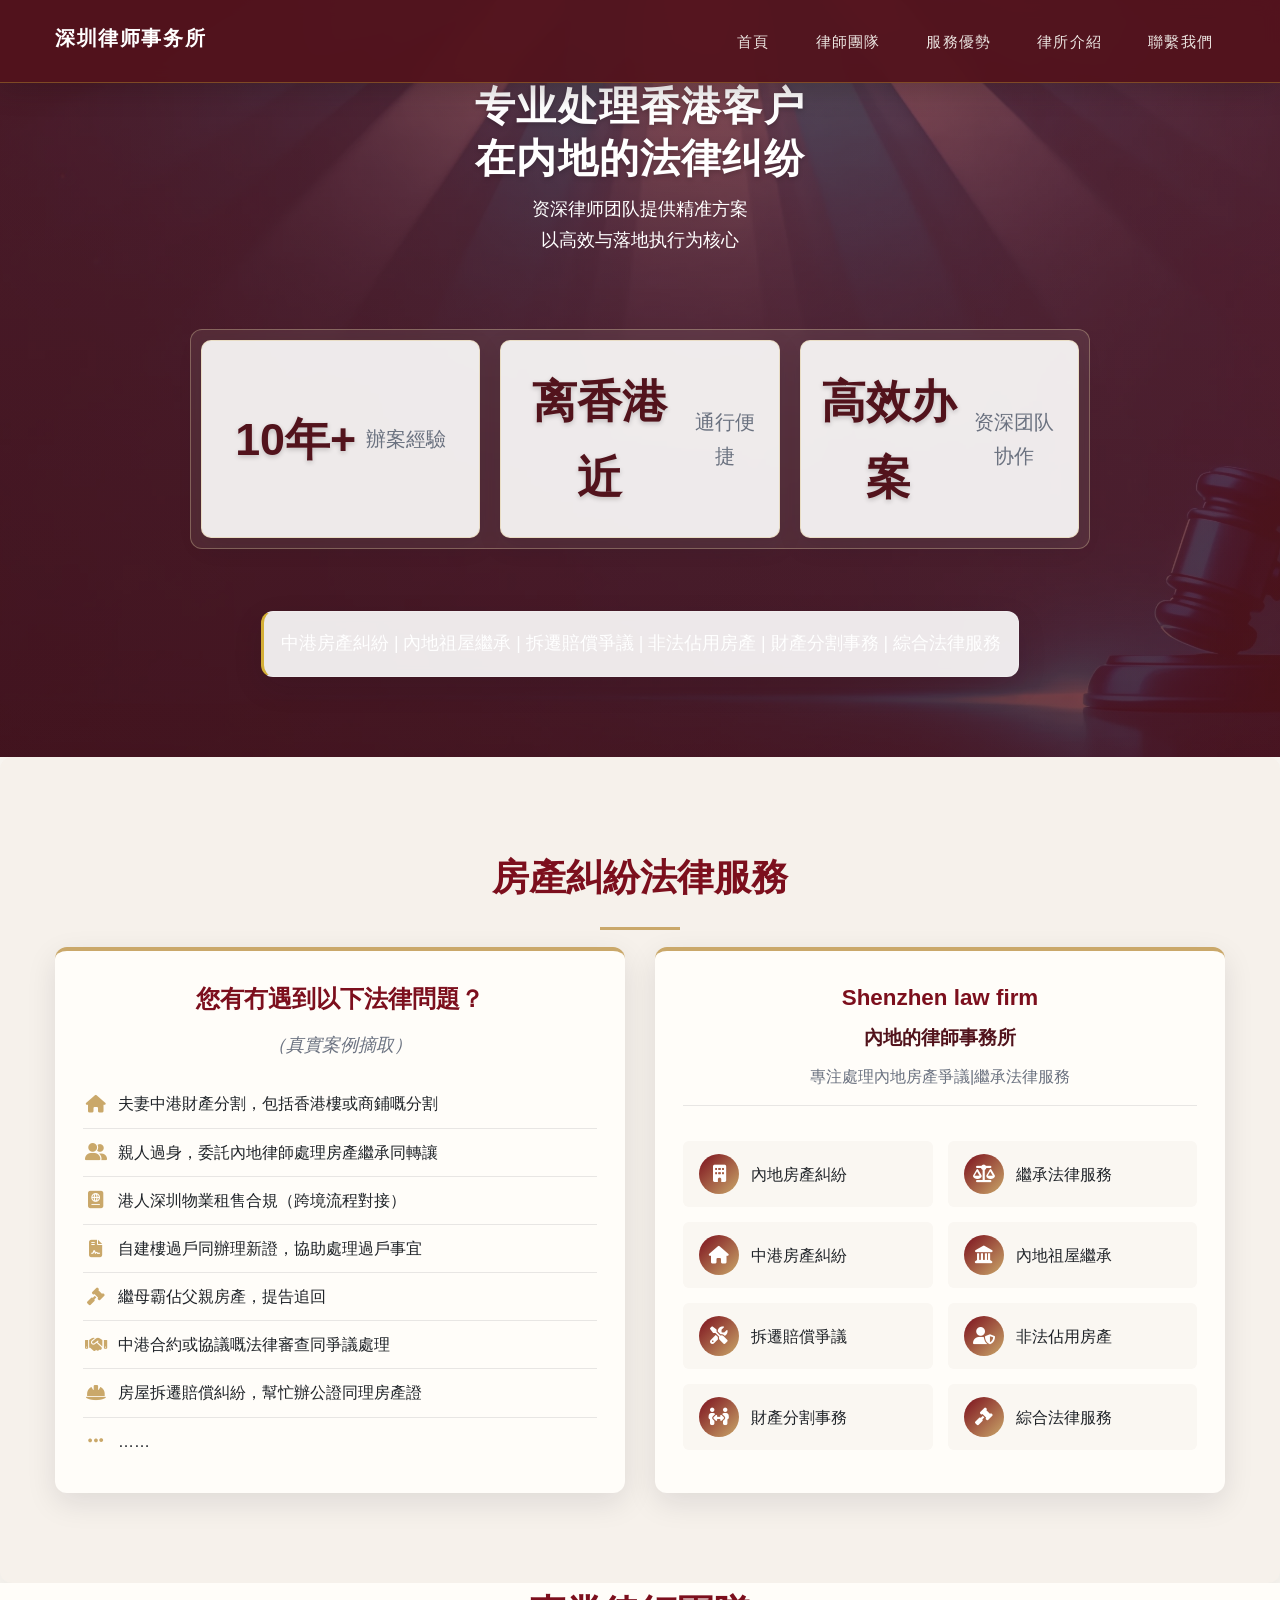
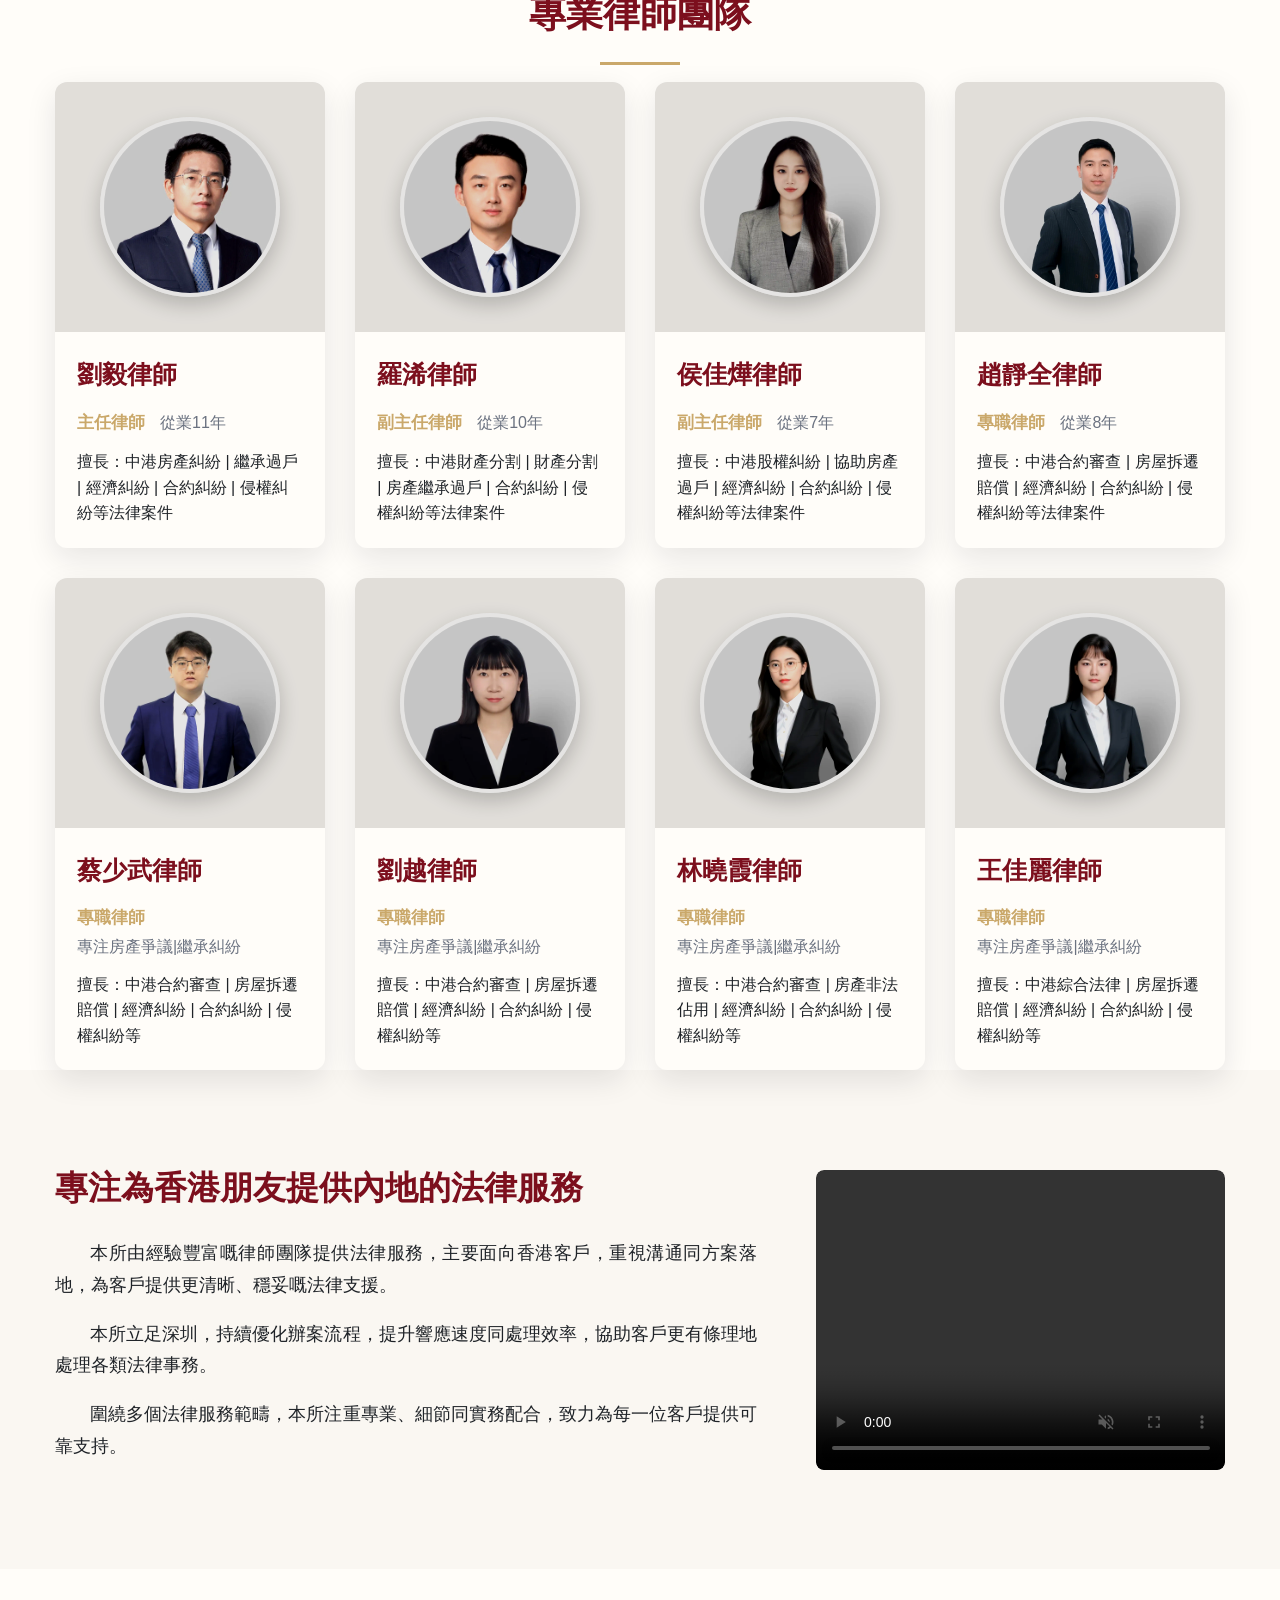
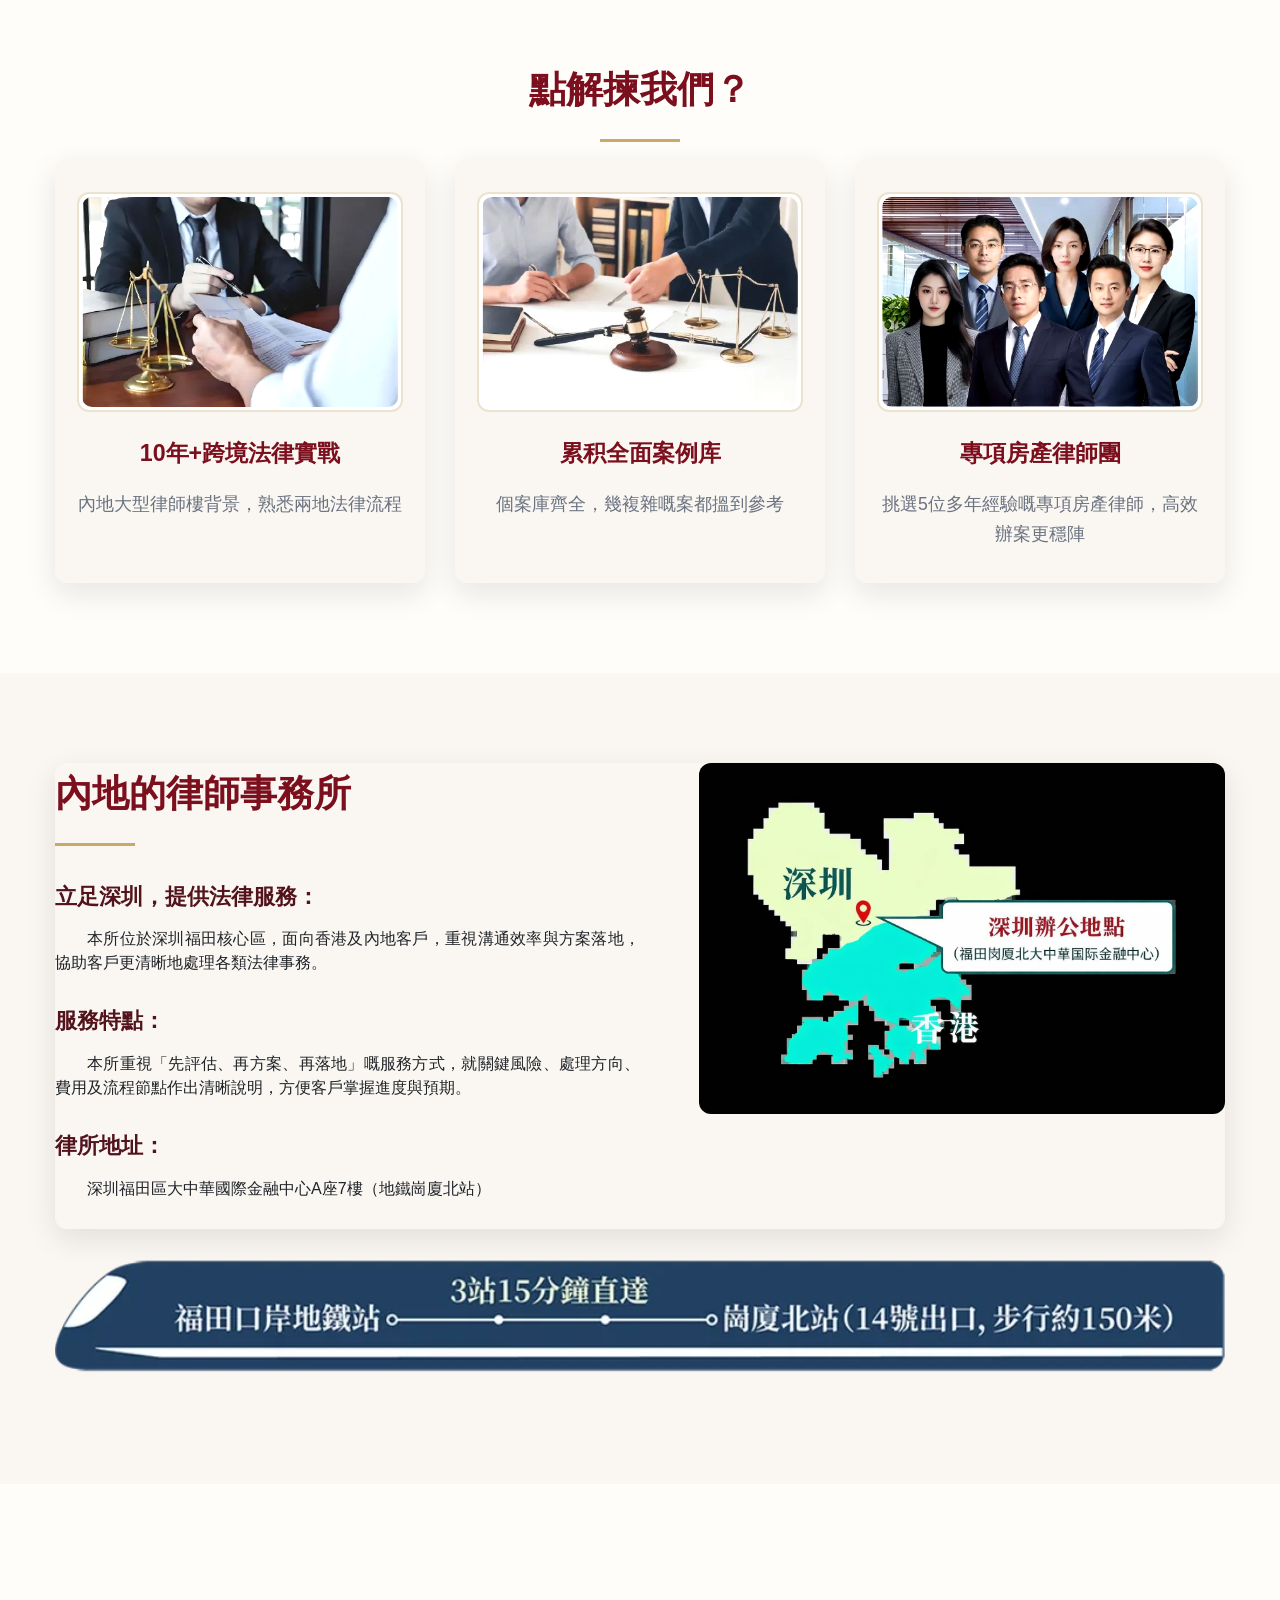
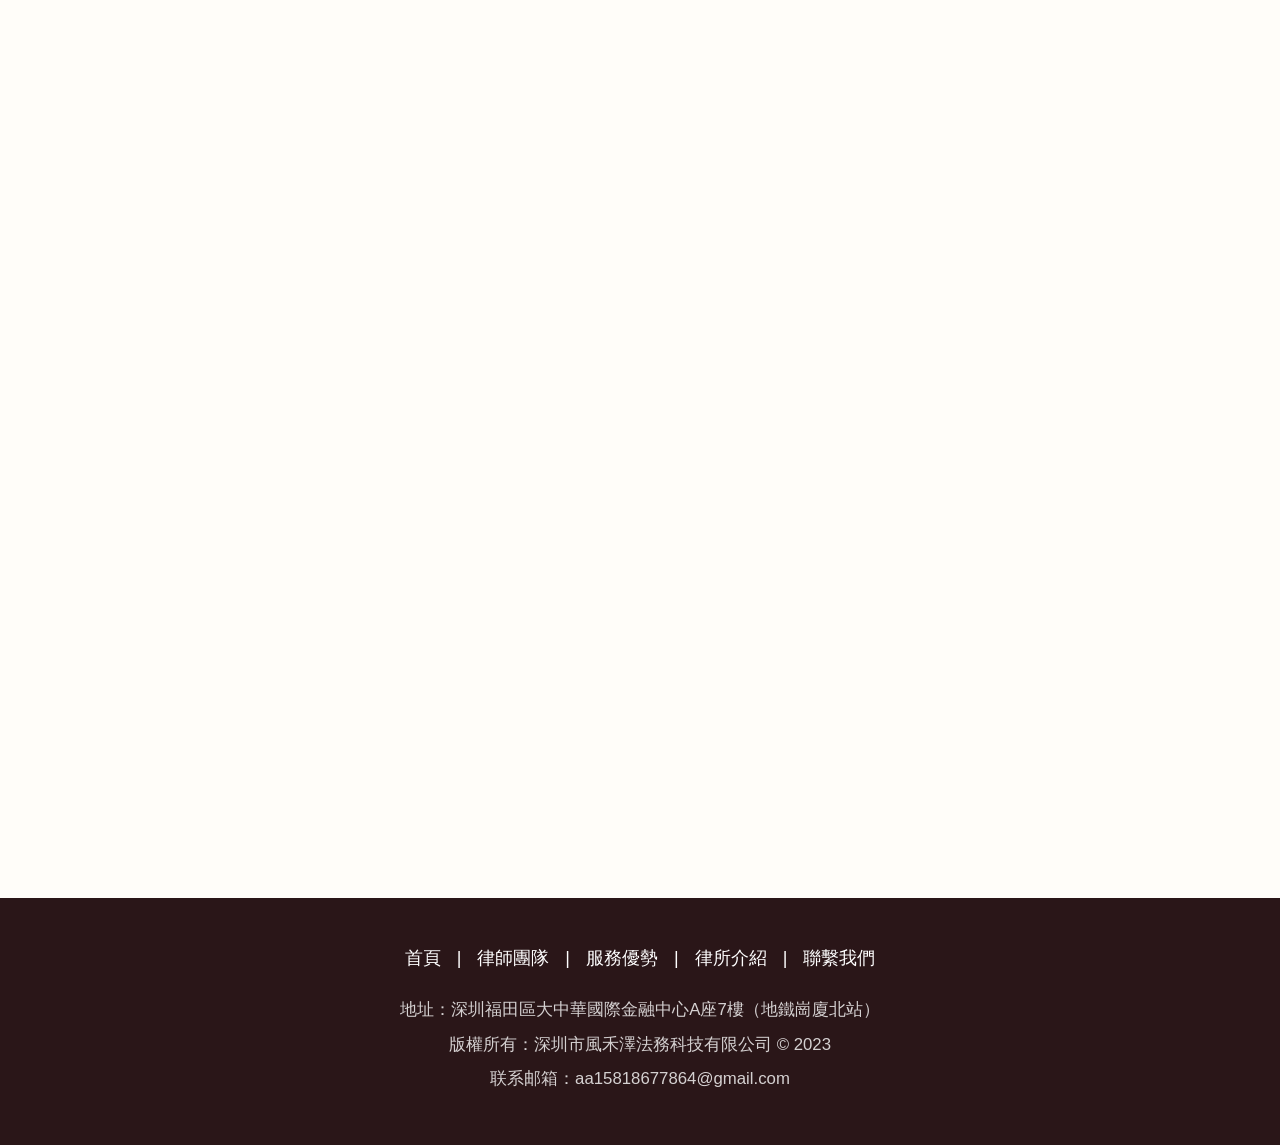
==== commit a4921d9a: "优化首页与房产页首屏视觉（PC/移动端）" ====
--- a/fangchan.html
+++ b/fangchan.html
@@ -32,8 +32,7 @@
     <header class="header">
         <div class="container">
             <div class="logo">
-                <h1>內地的律師事務所</h1>
-                <p>Shenzhen law firm</p>
+                <h1>深圳律师事务所</h1>
             </div>
             <div class="menu-toggle" id="menuToggle">
                 <span></span>
@@ -54,12 +53,12 @@
 
     <!-- 主橫幅 -->
     <section class="hero" id="home">
-        <img src="img/fcbanner.webp">
+        <img class="hero-image" src="img/fcbanner.webp">
         <div class="container">
             <div class="hero-content">
                 <div class="hero-text">
-                    <h2 class="fade-in">专业处理香港客户在内地的法律纠纷</h2>
-                    <p class="hero-lead fade-in">资深律师团队提供精准方案，以高效与落地执行为核心</p>
+                    <h2 class="fade-in">专业处理香港客户<br>在内地的法律纠纷</h2>
+                    <p class="hero-lead fade-in">资深律师团队提供精准方案<br>以高效与落地执行为核心</p>
                 </div>
                 <div class="hero-stats">
                     <div class="stat-item fade-in">
@@ -85,7 +84,7 @@
     </section>
 
     <!-- 房產糾紛專區 -->
-    <section class="property-dispute-section">
+    <section class="property-dispute-section fc-property-highlight">
         <div class="container">
             <h2 class="section-title fade-in">房產糾紛法律服務</h2>
             <div class="property-dispute-content">
--- a/style.css
+++ b/style.css
@@ -2349,6 +2349,11 @@
     html,
     body {
         overflow-x: hidden;
+        overflow-y: auto;
+    }
+
+    body {
+        opacity: 1;
     }
 
     .container {
@@ -2490,3 +2495,563 @@
         font-size: 1.55rem;
     }
 }
+
+/* Mobile Fix (<=768px) */
+@media (max-width: 768px) {
+    *, *::before, *::after {
+        box-sizing: border-box;
+    }
+
+    html,
+    body {
+        overflow-x: hidden;
+    }
+
+    img,
+    video {
+        max-width: 100%;
+        height: auto;
+        display: block;
+    }
+
+    .header {
+        position: sticky !important;
+        top: 0;
+        z-index: 1000;
+        min-height: 56px;
+        padding: 10px 0;
+    }
+
+    .header .container {
+        display: flex;
+        flex-direction: column;
+        align-items: stretch;
+        gap: 8px;
+    }
+
+    .logo {
+        display: flex;
+        justify-content: center;
+        align-items: baseline;
+        gap: 6px;
+        white-space: nowrap;
+    }
+
+    .logo h1,
+    .logo p {
+        white-space: nowrap;
+    }
+
+    .nav {
+        width: 100%;
+        overflow-x: auto;
+        overflow-y: hidden;
+        -webkit-overflow-scrolling: touch;
+    }
+
+    .nav ul {
+        display: flex;
+        flex-wrap: nowrap;
+        white-space: nowrap;
+        justify-content: flex-start;
+        gap: 14px;
+        padding: 0 2px;
+        min-width: max-content;
+    }
+
+    .nav li {
+        margin: 0;
+        flex: 0 0 auto;
+    }
+
+    .nav a {
+        display: inline-flex;
+        align-items: center;
+        min-height: 44px;
+        padding: 10px 12px;
+    }
+
+    .nav::-webkit-scrollbar,
+    .nav ul::-webkit-scrollbar {
+        display: none;
+    }
+
+    section {
+        padding-left: 16px;
+        padding-right: 16px;
+    }
+
+    section > .container {
+        padding-left: 0;
+        padding-right: 0;
+    }
+
+    .hero-stats {
+        display: grid;
+        grid-template-columns: 1fr;
+        gap: 14px;
+        width: 100%;
+    }
+
+    .stat-item {
+        width: 100%;
+        padding: 16px 18px;
+    }
+
+    .stat-item h3,
+    .stat-item p {
+        word-break: keep-all;
+        overflow-wrap: normal;
+        white-space: normal;
+    }
+
+    .hero-stats .stat-item h3 {
+        font-size: clamp(2.5rem, 11vw, 3.25rem);
+        line-height: 1.1;
+        white-space: nowrap;
+    }
+
+    .hero-stats .stat-item p {
+        font-size: 15px;
+        line-height: 1.5;
+    }
+
+    .hero-stats .stat-item:nth-child(1) p,
+    .hero-stats .stat-item:nth-child(2) p,
+    .hero-stats .stat-item:nth-child(3) p {
+        white-space: nowrap;
+    }
+}
+
+@media (max-width: 480px) {
+    section {
+        padding-left: 16px;
+        padding-right: 16px;
+    }
+
+    .header {
+        padding: 10px 0;
+    }
+
+    .hero-stats {
+        gap: 12px;
+    }
+
+    .stat-item {
+        padding: 16px;
+    }
+}
+
+/* Mobile Visual Polish (<=768px) */
+@media (max-width: 768px) {
+    body {
+        background: linear-gradient(180deg, #6F1D2A 0%, #8f2b35 35%, #D4AF37 100%);
+        background-repeat: no-repeat;
+        color: #fff;
+        font-size: 14px;
+        line-height: 1.5;
+    }
+
+    p,
+    li,
+    label,
+    input,
+    textarea,
+    select {
+        font-size: 14px;
+        line-height: 1.5;
+    }
+
+    .hero,
+    .property-dispute-section,
+    .team-section,
+    .why-choose-section,
+    .about-section,
+    .about-section-detail,
+    .contact-section {
+        background: transparent !important;
+    }
+
+    .hero-content,
+    .property-dispute-content,
+    .team-grid,
+    .why-choose-content,
+    .about-content,
+    .about-detail-content,
+    .contact-content {
+        display: grid;
+        gap: 14px;
+    }
+
+    .hero-text,
+    .stat-item,
+    .property-card,
+    .lawyer-card,
+    .why-choose-item,
+    .contact-form,
+    .contact-info {
+        border-radius: 12px;
+    }
+
+    .hero-actions,
+    .cta-buttons,
+    .button-group {
+        display: flex;
+        flex-direction: column;
+        gap: 12px;
+    }
+
+    .btn,
+    .submit-btn,
+    button,
+    input[type="submit"],
+    input[type="button"] {
+        min-height: 44px;
+        height: 44px;
+        border-radius: 12px;
+        font-size: 16px;
+        line-height: 1;
+    }
+
+    .btn:hover,
+    .submit-btn:hover,
+    button:hover,
+    input[type="submit"]:hover,
+    input[type="button"]:hover {
+        box-shadow: 0 6px 16px rgba(0, 0, 0, 0.18);
+    }
+
+    img {
+        max-width: 100%;
+        height: auto;
+    }
+}
+
+@media (max-width: 480px) {
+    .hero-content,
+    .property-dispute-content,
+    .team-grid,
+    .why-choose-content,
+    .about-content,
+    .about-detail-content,
+    .contact-content {
+        gap: 12px;
+    }
+
+    .btn,
+    .submit-btn,
+    button,
+    input[type="submit"],
+    input[type="button"] {
+        width: 100%;
+    }
+}
+
+/* Responsive Layout Final Fix (index + fangchan) */
+@media (max-width: 768px) {
+    body {
+        opacity: 1;
+    }
+
+    .header {
+        position: sticky !important;
+        top: 0;
+        z-index: 1200;
+    }
+
+    .header .container {
+        display: flex;
+        flex-direction: row;
+        align-items: center;
+        justify-content: space-between;
+        gap: 10px;
+        flex-wrap: nowrap;
+    }
+
+    .logo {
+        flex: 1;
+        min-width: 0;
+    }
+
+    .logo h1 {
+        font-size: 1rem;
+        margin-bottom: 2px;
+    }
+
+    .logo p {
+        font-size: 0.72rem;
+    }
+
+    .menu-toggle {
+        display: flex !important;
+        flex: 0 0 auto;
+    }
+
+    .nav {
+        position: absolute !important;
+        top: 100%;
+        left: 0;
+        right: 0;
+        width: 100%;
+        max-height: 0;
+        overflow: hidden;
+        opacity: 0;
+        visibility: hidden;
+        background: rgba(122, 31, 43, 0.98);
+        transform: none !important;
+        transition: max-height 0.3s ease, opacity 0.2s ease;
+        box-shadow: 0 8px 24px rgba(0, 0, 0, 0.2);
+    }
+
+    .nav.active {
+        max-height: 320px;
+        opacity: 1;
+        visibility: visible;
+        overflow-y: auto;
+    }
+
+    .nav ul {
+        display: flex;
+        flex-direction: column;
+        gap: 0;
+        min-width: 100%;
+        padding: 8px 0;
+        white-space: normal;
+    }
+
+    .nav li {
+        width: 100%;
+        border-bottom: 1px solid rgba(255, 255, 255, 0.12);
+    }
+
+    .nav a {
+        width: 100%;
+        min-height: 44px;
+        padding: 12px 16px;
+        font-size: 0.96rem;
+        justify-content: flex-start;
+    }
+
+    .hero {
+        padding: 0 0 26px !important;
+        background: transparent !important;
+        overflow: visible;
+    }
+
+    .hero::before {
+        display: none !important;
+    }
+
+    .hero img {
+        display: block !important;
+        width: 100%;
+        max-height: 300px;
+        object-fit: cover;
+        object-position: center;
+    }
+
+    .hero-content {
+        display: flex !important;
+        flex-direction: column;
+        gap: 14px;
+        padding: 20px 0 0;
+    }
+
+    .hero-text h2 {
+        font-size: clamp(1.6rem, 6.2vw, 2rem);
+        line-height: 1.3;
+    }
+
+    .hero-lead,
+    .hero-text p {
+        font-size: 14px;
+        line-height: 1.5;
+    }
+
+    .hero-stats {
+        display: grid !important;
+        grid-template-columns: 1fr;
+        gap: 12px;
+    }
+
+    .stat-item {
+        padding: 16px;
+    }
+
+    .stat-item h3 {
+        font-size: clamp(2.5rem, 12vw, 3.1rem);
+        line-height: 1.1;
+    }
+
+    .stat-item p {
+        font-size: 14px;
+        line-height: 1.5;
+        white-space: nowrap;
+    }
+
+    .btn,
+    .submit-btn {
+        min-height: 44px;
+        font-size: 16px;
+        margin-top: 0;
+    }
+
+    .hero-actions,
+    .contact-actions,
+    .cta-buttons {
+        display: grid;
+        gap: 10px;
+    }
+}
+
+@media (min-width: 769px) {
+    body {
+        opacity: 1;
+    }
+
+    .menu-toggle {
+        display: none !important;
+    }
+
+    .nav {
+        position: static !important;
+        width: auto;
+        opacity: 1 !important;
+        visibility: visible !important;
+        transform: none !important;
+        box-shadow: none;
+        max-height: none;
+        overflow: visible;
+        background: transparent;
+    }
+
+    .nav ul {
+        display: flex;
+        align-items: center;
+        gap: 22px;
+    }
+
+    .nav li {
+        margin: 0;
+    }
+
+    .header .container {
+        flex-wrap: nowrap;
+        align-items: center;
+    }
+
+    .hero {
+        padding: 150px 0 90px;
+    }
+
+    .hero-content {
+        max-width: 980px;
+        margin: 0 auto;
+        display: flex;
+        flex-direction: column;
+        align-items: center;
+        gap: 18px;
+    }
+
+    .hero-text h2 {
+        font-size: clamp(2.2rem, 3.6vw, 3.2rem);
+        line-height: 1.25;
+        margin-bottom: 10px;
+    }
+
+    .hero-lead {
+        font-size: 1.1rem;
+        line-height: 1.7;
+        margin: 0 auto;
+        max-width: 820px;
+    }
+
+    .hero-stats {
+        display: flex;
+        justify-content: center;
+        gap: 20px;
+        width: 100%;
+        max-width: 900px;
+    }
+
+    .stat-item {
+        flex: 1;
+        padding: 22px 18px;
+    }
+}
+
+
+/* ===== 2026-03 首屏与房产页视觉优化 ===== */
+:root {
+    --primary-color: #7c0f1d;
+    --accent-color: #caa86a;
+}
+
+.hero {
+    padding-top: 80px !important;
+    padding-bottom: 80px !important;
+    min-height: auto !important;
+}
+
+.hero-content {
+    padding: 0 !important;
+}
+
+.hero-text h2 {
+    font-size: 40px !important;
+    line-height: 1.3 !important;
+}
+
+.hero-lead {
+    font-size: 18px !important;
+}
+
+.hero-actions .btn {
+    width: min(100%, 240px);
+    max-width: 240px;
+}
+
+.fc-property-highlight {
+    background: #f6f1eb !important;
+    border-radius: 12px;
+    box-shadow: 0 10px 30px rgba(0, 0, 0, 0.08);
+}
+
+@media (max-width: 768px) {
+    .hero-image {
+        display: none !important;
+    }
+
+    .hero-text h2 {
+        font-size: 26px !important;
+    }
+
+    .hero-lead {
+        font-size: 15px !important;
+    }
+
+    .hero-actions .btn {
+        width: 100%;
+        max-width: 240px;
+    }
+
+    .hero-stats {
+        grid-template-columns: 1fr !important;
+    }
+
+    .stat-item {
+        padding: 16px !important;
+        margin-bottom: 12px;
+    }
+
+    .stat-item h3 {
+        font-size: 18px !important;
+        line-height: 1.3 !important;
+    }
+
+    .stat-item p {
+        font-size: 14px !important;
+        line-height: 1.5 !important;
+        white-space: normal !important;
+    }
+}
